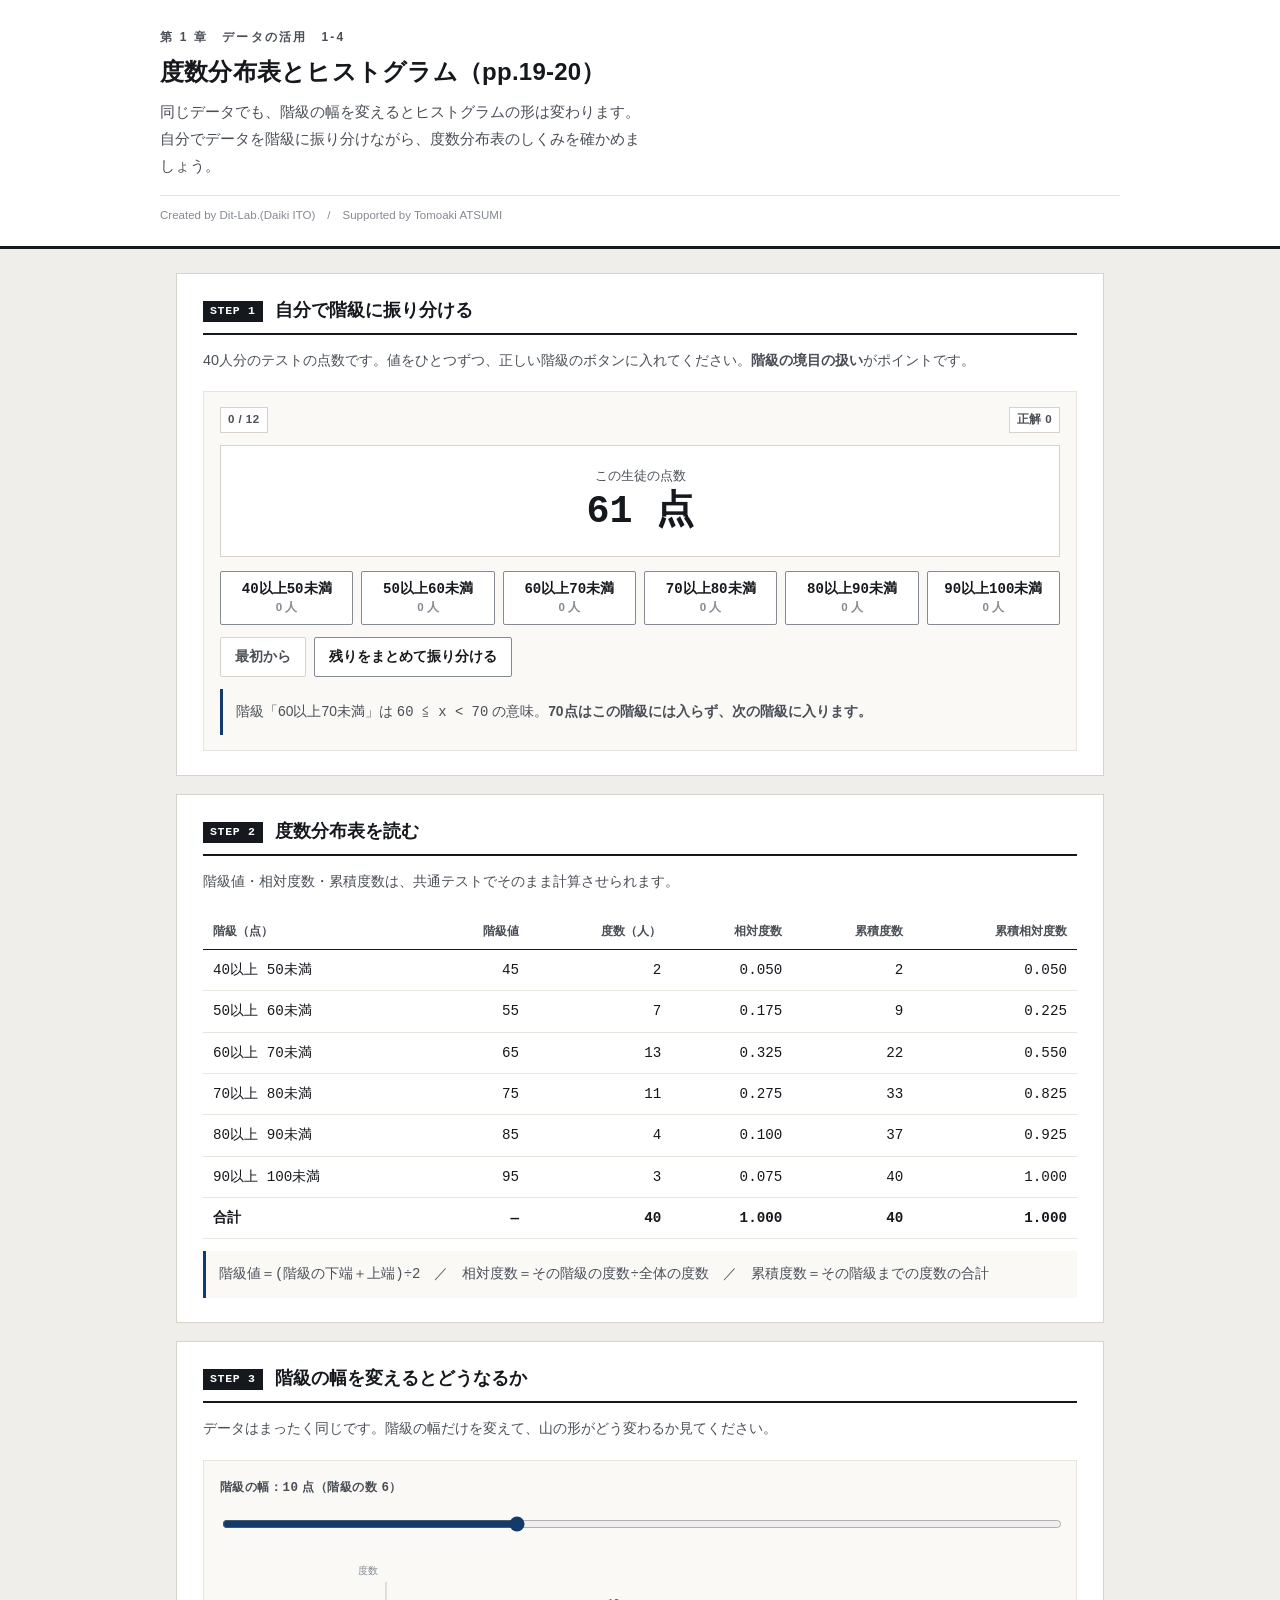
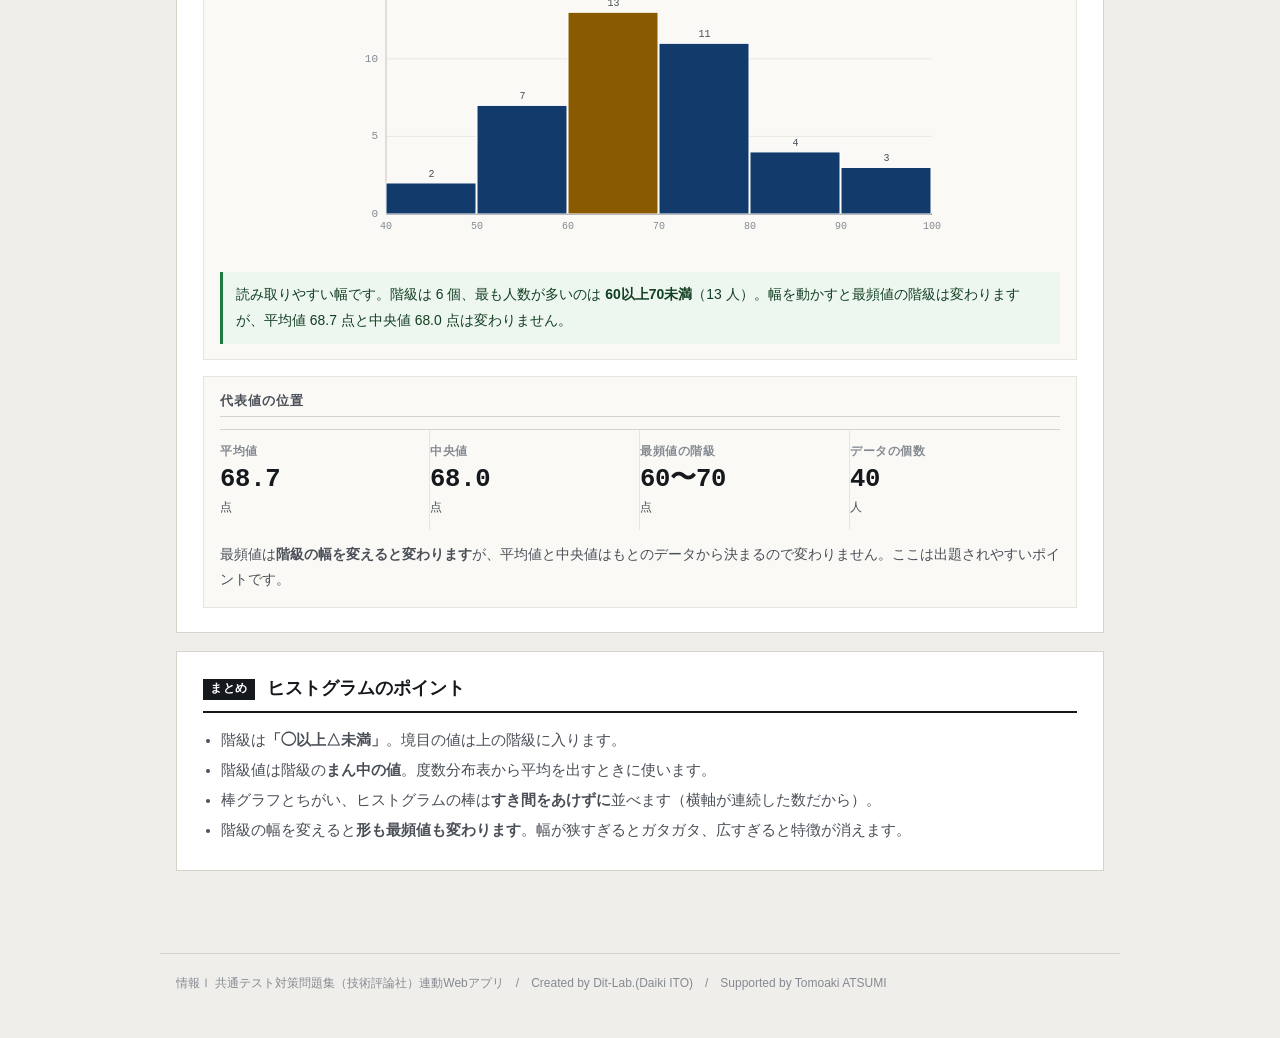
==== index.html @ 4b967775 "feat: Streamlit版を静的Webアプリ化しGitHub Pagesで公開" ====
<!DOCTYPE html>
<html lang="ja">
<head>
<meta charset="UTF-8">
<meta name="viewport" content="width=device-width, initial-scale=1.0">
<title>度数分布表とヒストグラム｜情報Ⅰ共通テスト対策問題集</title>
<meta name="description" content="同じデータでも、階級の幅を変えるとヒストグラムの形は変わります。自分でデータを階級に振り分けながら、度数分布表のしくみを確かめましょう。">
<link rel="icon" href="data:image/svg+xml,%3Csvg xmlns=%22http://www.w3.org/2000/svg%22 viewBox=%220 0 32 32%22%3E%3Crect width=%2232%22 height=%2232%22 fill=%22%2315181c%22/%3E%3Ctext x=%2216%22 y=%2222%22 font-size=%2218%22 font-family=%22monospace%22 fill=%22%23fff%22 text-anchor=%22middle%22%3E01%3C/text%3E%3C/svg%3E">
<link rel="stylesheet" href="css/style.css">
<link rel="stylesheet" href="css/app.css">
</head>
<body>

<header class="app-header">
  <div class="inner">
    <span class="eyebrow">第 1 章　データの活用　1-4</span>
    <h1>度数分布表とヒストグラム（pp.19-20）</h1>
    <p class="lead">同じデータでも、階級の幅を変えるとヒストグラムの形は変わります。自分でデータを階級に振り分けながら、度数分布表のしくみを確かめましょう。</p>
    <p class="credit">Created by Dit-Lab.(Daiki ITO)　/　Supported by Tomoaki ATSUMI</p>
  </div>
</header>

<main class="wrap">
  <section class="step" id="step1">
    <h2><span class="no">STEP 1</span>自分で階級に振り分ける</h2>
    <p class="desc">40人分のテストの点数です。値をひとつずつ、正しい階級のボタンに入れてください。<strong>階級の境目の扱い</strong>がポイントです。</p>

    <div class="panel">
      <div class="qhead">
        <span class="badge" id="sortProgress">0 / 0</span>
        <span class="badge">正解 <span class="score" id="sortScore">0</span></span>
      </div>
      <div class="card-q">
        <div style="font-size:.82rem;color:var(--ink-2)">この生徒の点数</div>
        <div class="q-var" id="sortValue">—</div>
      </div>
      <div class="binrow" id="bins"></div>
      <div class="note" id="sortFb" hidden style="margin-top:12px"></div>
      <div class="btn-row" style="margin-top:12px">
        <button class="btn ghost" id="sortReset">最初から</button>
        <button class="btn" id="sortSkip">残りをまとめて振り分ける</button>
      </div>
      <div class="note info" style="margin-top:12px">
        階級「60以上70未満」は <span class="mono">60 ≦ x &lt; 70</span> の意味。<strong>70点はこの階級には入らず、次の階級に入ります。</strong>
      </div>
    </div>
  </section>

  <section class="step" id="step2">
    <h2><span class="no">STEP 2</span>度数分布表を読む</h2>
    <p class="desc">階級値・相対度数・累積度数は、共通テストでそのまま計算させられます。</p>
    <div class="tbl-scroll">
      <table class="tbl" id="freqTable">
        <thead><tr><th>階級（点）</th><th>階級値</th><th>度数（人）</th><th>相対度数</th><th>累積度数</th><th>累積相対度数</th></tr></thead>
        <tbody></tbody>
        <tfoot></tfoot>
      </table>
    </div>
    <div class="note info" style="margin-top:12px">
      階級値＝<span class="mono">(階級の下端＋上端)÷2</span>　／　相対度数＝<span class="mono">その階級の度数÷全体の度数</span>　／　累積度数＝<span class="mono">その階級までの度数の合計</span>
    </div>
  </section>

  <section class="step" id="step3">
    <h2><span class="no">STEP 3</span>階級の幅を変えるとどうなるか</h2>
    <p class="desc">データはまったく同じです。階級の幅だけを変えて、山の形がどう変わるか見てください。</p>
    <div class="panel">
      <label class="fld" for="binWidth">階級の幅：<span class="mono" id="bwVal">10</span> 点（階級の数 <span class="mono" id="bcVal">6</span>）</label>
      <input type="range" id="binWidth" min="2" max="25" step="1" value="10">
      <div id="histChart" style="margin-top:10px"></div>
      <div class="note" id="bwNote" style="margin-top:12px"></div>
    </div>

    <div class="panel" style="margin-top:16px">
      <h3>代表値の位置</h3>
      <div class="metrics">
        <div class="metric"><div class="k">平均値</div><div class="v" id="mMean">—</div><div class="s">点</div></div>
        <div class="metric"><div class="k">中央値</div><div class="v" id="mMed">—</div><div class="s">点</div></div>
        <div class="metric"><div class="k">最頻値の階級</div><div class="v" id="mMode">—</div><div class="s">点</div></div>
        <div class="metric"><div class="k">データの個数</div><div class="v" id="mN">—</div><div class="s">人</div></div>
      </div>
      <p class="why" style="margin-top:12px">最頻値は<strong>階級の幅を変えると変わります</strong>が、平均値と中央値はもとのデータから決まるので変わりません。ここは出題されやすいポイントです。</p>
    </div>
  </section>

  <section class="step">
    <h2><span class="no">まとめ</span>ヒストグラムのポイント</h2>
    <ul style="margin:0;padding-left:1.2em;color:var(--ink-2);font-size:.92rem;line-height:2.05">
      <li>階級は<strong>「◯以上△未満」</strong>。境目の値は上の階級に入ります。</li>
      <li>階級値は階級の<strong>まん中の値</strong>。度数分布表から平均を出すときに使います。</li>
      <li>棒グラフとちがい、ヒストグラムの棒は<strong>すき間をあけずに</strong>並べます（横軸が連続した数だから）。</li>
      <li>階級の幅を変えると<strong>形も最頻値も変わります</strong>。幅が狭すぎるとガタガタ、広すぎると特徴が消えます。</li>
    </ul>
  </section>

</main>

<footer class="app-footer">
  情報Ⅰ 共通テスト対策問題集（技術評論社）連動Webアプリ　/　Created by Dit-Lab.(Daiki ITO)　/　Supported by Tomoaki ATSUMI
</footer>

<script src="js/chart.js"></script>
<script src="js/app.js"></script>
</body>
</html>
---- css/style.css ----
/* =========================================================
   情報Ⅰ 共通テスト対策問題集 — Web アプリ共通スタイル
   紙面（参考書）に寄せた設計。装飾色は使わず、色は意味を持つときだけ。
   ========================================================= */

:root{
  --paper:#ffffff;
  --paper-2:#faf9f6;      /* うすい紙 */
  --bg:#f0eeea;           /* 台紙 */
  --ink:#15181c;
  --ink-2:#4a4f57;
  --ink-3:#858a92;
  --rule:#d7d3cb;         /* 罫線 */
  --rule-2:#e8e5df;
  --accent:#123a6b;       /* 濃紺。主要操作と現在地だけに使う */
  --accent-w:#e9eef6;
  --zero:#c0392b;         /* 左＝0 */
  --one:#1d4ed8;          /* 右＝1 */
  --ok:#1f7a3d;   --ok-bg:#eef6f0;
  --ng:#b3261e;   --ng-bg:#fbefee;
  --warn:#8a5a00; --warn-bg:#fbf5e8;
  --font:"Hiragino Kaku Gothic ProN","Hiragino Sans","Yu Gothic Medium","Yu Gothic",
         "Noto Sans JP",Meiryo,-apple-system,BlinkMacSystemFont,sans-serif;
  --mono:"SFMono-Regular",Menlo,Consolas,"Courier New",monospace;
}

*{box-sizing:border-box}
[hidden]{display:none !important}
html{-webkit-text-size-adjust:100%}
body{
  margin:0; background:var(--bg); color:var(--ink);
  font-family:var(--font); font-size:16px; line-height:1.85;
  font-feature-settings:"palt" 1;
}
h1,h2,h3,h4{line-height:1.45; margin:0; font-weight:700}
p{margin:0 0 .75em} p:last-child{margin-bottom:0}
a{color:var(--accent)}

/* ---------- 標題 ---------- */
.app-header{background:var(--paper); border-bottom:3px solid var(--ink); padding:26px 20px 20px}
.app-header .inner{max-width:960px; margin:0 auto}
.app-header .eyebrow{
  font-size:.75rem; font-weight:700; color:var(--ink-2); letter-spacing:.18em;
  display:block; margin-bottom:7px;
}
.app-header h1{font-size:1.5rem; letter-spacing:.01em}
.app-header .lead{font-size:.92rem; color:var(--ink-2); margin-top:9px; max-width:60ch}
.app-header .credit{
  font-size:.72rem; color:var(--ink-3); margin-top:14px;
  padding-top:9px; border-top:1px solid var(--rule-2);
}

/* ---------- 版面 ---------- */
.wrap{max-width:960px; margin:0 auto; padding:24px 16px 64px}
.step{background:var(--paper); border:1px solid var(--rule); padding:24px 26px; margin-bottom:18px}
.step > h2{
  display:flex; align-items:baseline; gap:12px; font-size:1.1rem;
  padding-bottom:9px; border-bottom:2px solid var(--ink); margin-bottom:12px;
}
.step > h2 .no{
  flex:none; font-family:var(--mono); font-size:.72rem; font-weight:700;
  background:var(--ink); color:var(--paper); padding:2px 7px; letter-spacing:.06em;
  position:relative; top:-2px;
}
.step > .desc{color:var(--ink-2); font-size:.9rem; margin-bottom:18px}
.step[hidden]{display:none}

.grid{display:grid; gap:20px}
.grid > *{min-width:0}          /* 子の中身で列が広がるのを防ぐ */
@media(min-width:800px){ .grid.c2{grid-template-columns:1fr 1fr} }

.panel{border:1px solid var(--rule-2); background:var(--paper-2); padding:15px 16px; min-width:0}
.panel > h3{
  font-size:.8rem; font-weight:700; color:var(--ink-2); letter-spacing:.08em;
  margin-bottom:12px; padding-bottom:6px; border-bottom:1px solid var(--rule);
}

/* ---------- 部品 ---------- */
.btn{
  appearance:none; border:1px solid var(--ink-3); background:var(--paper); color:var(--ink);
  font-family:inherit; font-size:.88rem; font-weight:700; padding:8px 14px;
  border-radius:2px; cursor:pointer; min-height:40px; line-height:1.4;
  transition:background .12s, border-color .12s, color .12s;
}
.btn:hover:not(:disabled){background:var(--accent-w); border-color:var(--accent); color:var(--accent)}
.btn:disabled{opacity:.35; cursor:not-allowed}
.btn.primary{background:var(--accent); color:var(--paper); border-color:var(--accent)}
.btn.primary:hover:not(:disabled){background:#0d2c53; color:var(--paper)}
.btn.ghost{border-color:var(--rule); color:var(--ink-2)}
.btn.sm{font-size:.8rem; padding:5px 10px; min-height:34px}
.btn-row{display:flex; flex-wrap:wrap; gap:8px; align-items:center}

/* タブ（見出し下線式） */
.seg{display:flex; gap:0; border-bottom:1px solid var(--rule)}
.seg button{
  appearance:none; border:0; background:transparent; font-family:inherit; font-size:.88rem;
  font-weight:700; color:var(--ink-3); padding:9px 4px; margin-right:26px; cursor:pointer;
  border-bottom:3px solid transparent; margin-bottom:-1px; min-height:40px;
}
.seg button:hover{color:var(--ink-2)}
.seg button[aria-pressed="true"]{color:var(--ink); border-bottom-color:var(--accent)}

label.fld{display:block; font-size:.78rem; font-weight:700; color:var(--ink-2); margin-bottom:5px; letter-spacing:.04em}
input[type=text], textarea, input[type=number]{
  width:100%; font-family:inherit; font-size:1rem; color:var(--ink);
  border:1px solid var(--ink-3); border-radius:2px; padding:9px 11px;
  background:var(--paper); min-height:42px;
}
input:focus, textarea:focus{outline:2px solid var(--accent); outline-offset:-1px; border-color:var(--accent)}
.btn:focus-visible, .seg button:focus-visible, .node-card:focus-visible{outline:2px solid var(--accent); outline-offset:2px}
textarea{resize:vertical; line-height:1.7}
.mono{font-family:var(--mono)}

table.tbl{width:100%; border-collapse:collapse; font-size:.89rem}
table.tbl th, table.tbl td{border-bottom:1px solid var(--rule-2); padding:7px 10px; text-align:right}
table.tbl th:first-child, table.tbl td:first-child{text-align:left}
table.tbl thead th{border-bottom:1.5px solid var(--ink); font-size:.76rem; color:var(--ink-2); font-weight:700; white-space:nowrap}
.tbl-scroll{overflow-x:auto; -webkit-overflow-scrolling:touch; max-width:100%}

.note{padding:10px 13px; font-size:.87rem; border-left:3px solid var(--ink-3); background:var(--paper-2)}
.note.ok{background:var(--ok-bg); border-left-color:var(--ok); color:#123f22}
.note.ng{background:var(--ng-bg); border-left-color:var(--ng); color:#6d1a15}
.note.info{background:var(--paper-2); border-left-color:var(--accent); color:var(--ink-2)}
.note.warn{background:var(--warn-bg); border-left-color:var(--warn); color:#5c3d00}
.note[hidden]{display:none}

.badge{
  display:inline-block; font-size:.72rem; font-weight:700; padding:1px 7px;
  border:1px solid var(--rule); color:var(--ink-2); background:var(--paper); letter-spacing:.04em;
}

/* 数値は罫線で仕切るだけ。カードにしない */
.metrics{display:flex; flex-wrap:wrap; gap:0; border-top:1px solid var(--rule)}
.metric{flex:1 1 130px; padding:11px 14px 11px 0; border-right:1px solid var(--rule-2)}
.metric:last-child{border-right:0}
.metric .k{font-size:.74rem; color:var(--ink-3); font-weight:700; letter-spacing:.05em}
.metric .v{font-size:1.6rem; font-weight:700; line-height:1.3; font-family:var(--mono); letter-spacing:-.01em}
.metric .s{font-size:.76rem; color:var(--ink-2)}

.bit0{color:var(--zero); font-weight:700}
.bit1{color:var(--one); font-weight:700}

.app-footer{
  max-width:960px; margin:0 auto; padding:18px 16px 44px; color:var(--ink-3);
  font-size:.75rem; border-top:1px solid var(--rule);
}
.sr-only{position:absolute;width:1px;height:1px;overflow:hidden;clip:rect(0 0 0 0);white-space:nowrap}

@media(max-width:640px){
  body{font-size:15px}
  .app-header{padding:20px 16px 16px}
  .app-header h1{font-size:1.16rem}
  .wrap{padding:16px 12px 52px}
  .step{padding:18px 15px}
  .seg button{margin-right:18px; font-size:.84rem}
  .metric{flex-basis:50%; border-right:0}
}
@media (prefers-reduced-motion:reduce){ *{animation:none!important; transition:none!important} }
---- css/app.css ----
.qhead{display:flex; justify-content:space-between; align-items:center; margin-bottom:12px}
.card-q{border:1px solid var(--rule); background:var(--paper); padding:18px; text-align:center; margin-bottom:14px}
.q-var{font-size:2.4rem; font-weight:700; font-family:var(--mono); line-height:1.3}
.binrow{display:grid; gap:8px; grid-template-columns:repeat(auto-fit,minmax(120px,1fr))}
.binrow .btn{flex-direction:column; font-family:var(--mono); font-size:.88rem}
.binrow .btn .cnt{display:block; font-size:.72rem; color:var(--ink-3); font-family:var(--font)}
.binrow .btn.correct{background:var(--ok-bg); border-color:var(--ok); color:var(--ok)}
.binrow .btn.wrong{background:var(--ng-bg); border-color:var(--ng); color:var(--ng)}
.binrow.locked{pointer-events:none}
input[type=range]{width:100%; accent-color:var(--accent); height:34px}
#freqTable td{font-family:var(--mono)}
#freqTable td:first-child{font-family:var(--mono)}
#freqTable tfoot td{border-top:1.5px solid var(--ink); font-weight:700}
.why{font-size:.85rem; color:var(--ink-2); line-height:1.85}
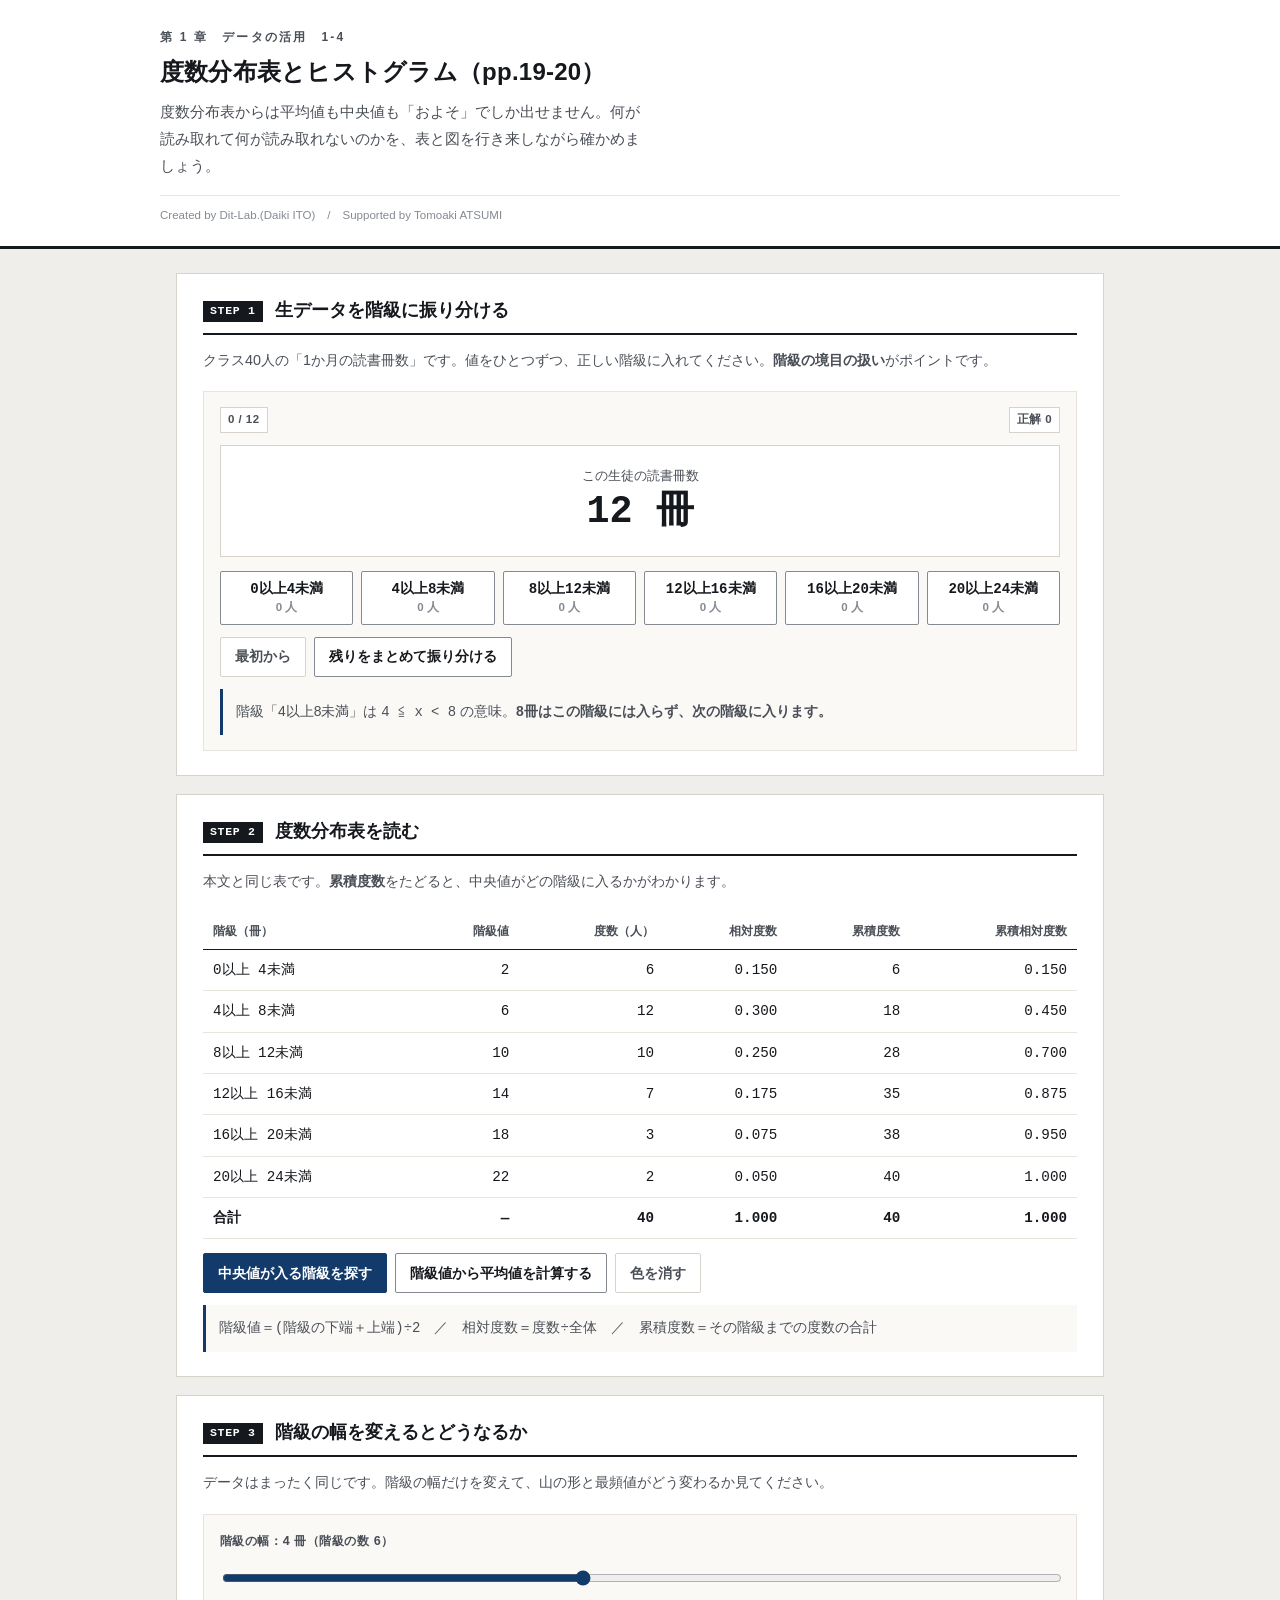
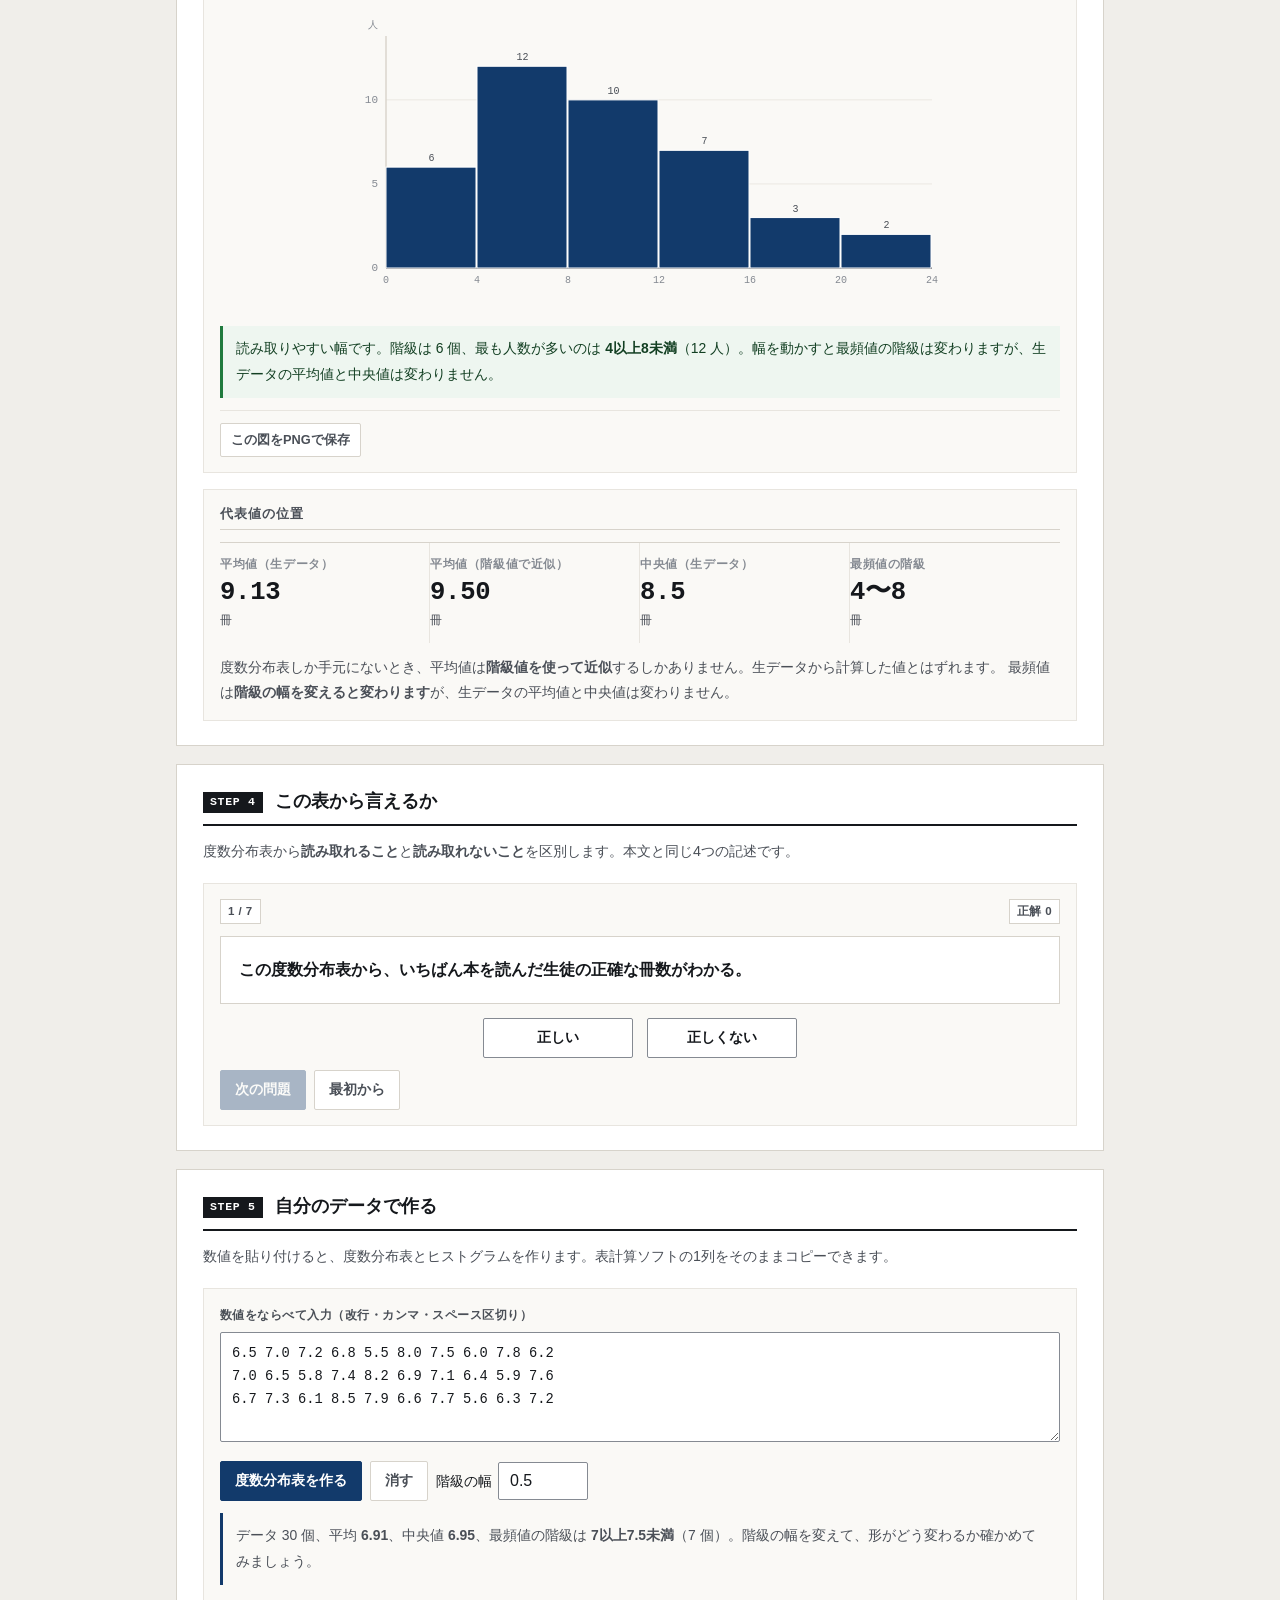
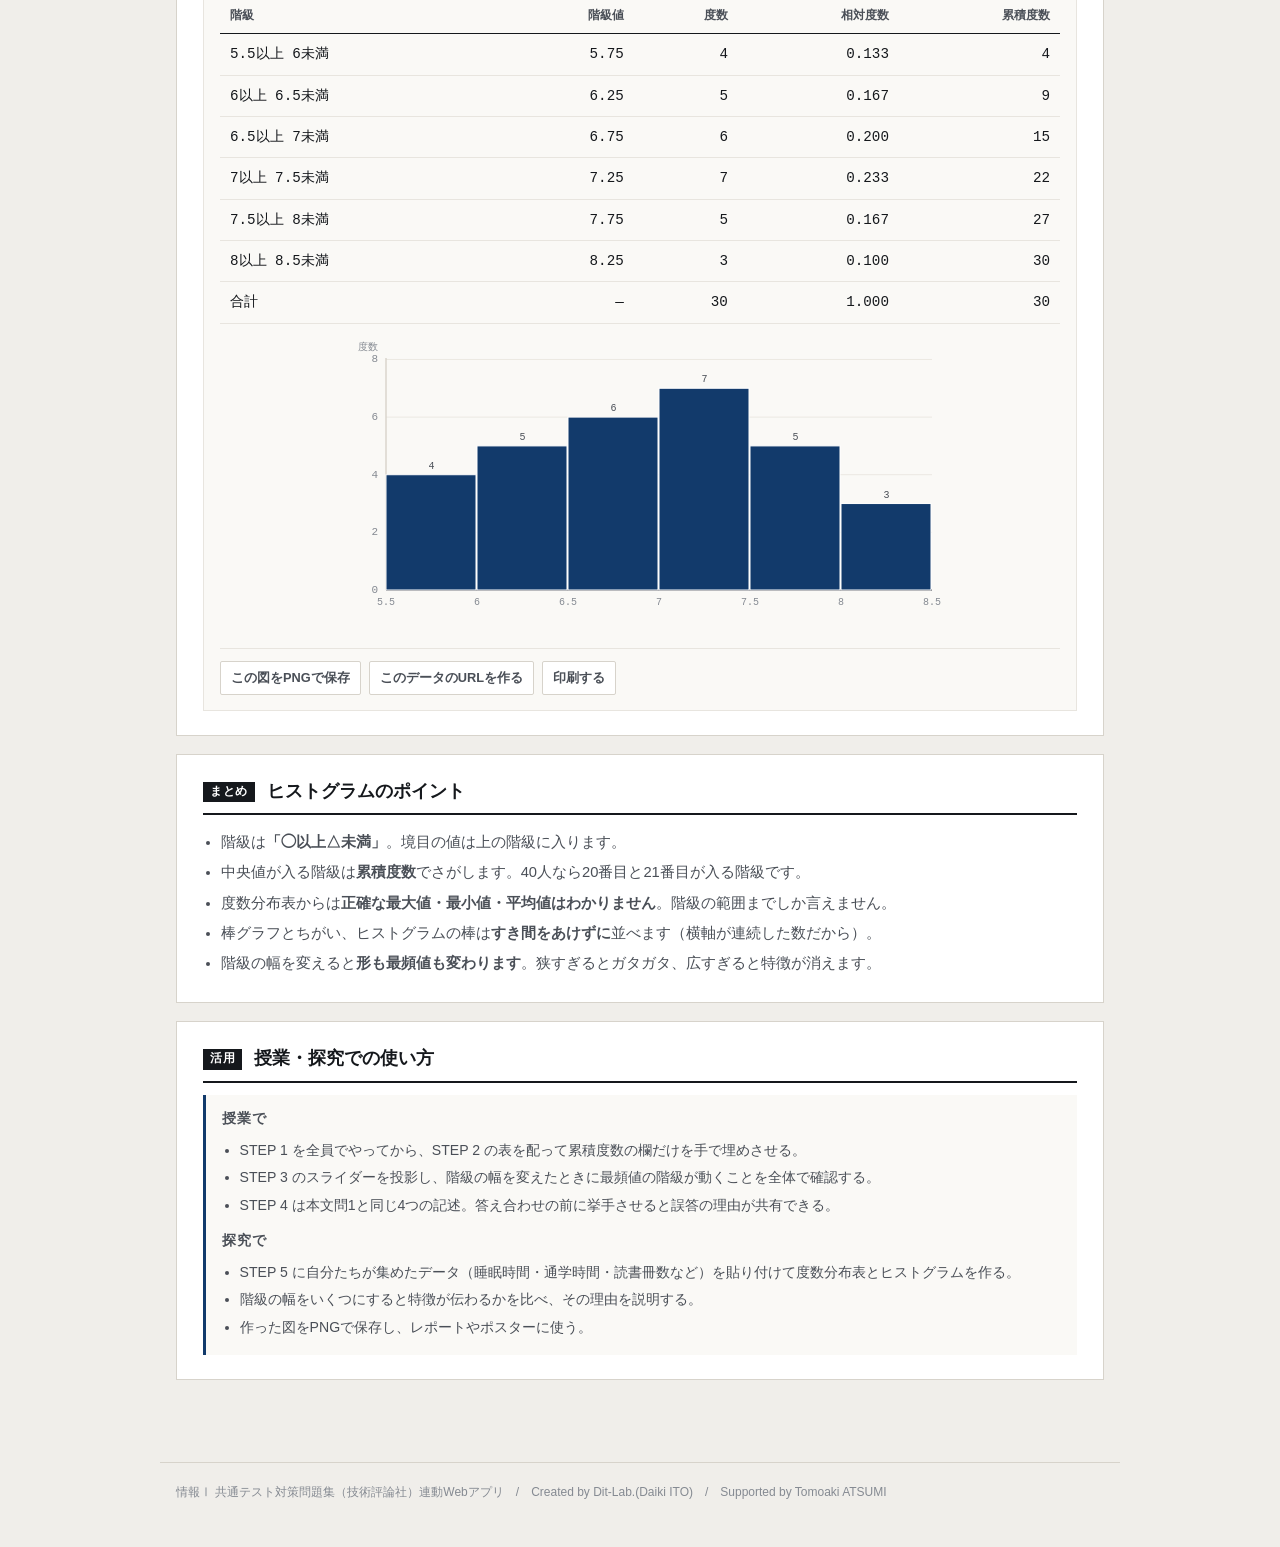
==== commit 196787a2: "feat: 本文の読書冊数の度数分布表に対応し、累積度数・階級値近似・自分のデータ分析を追加" ====
--- a/index.html
+++ b/index.html
@@ -4,7 +4,7 @@
 <meta charset="UTF-8">
 <meta name="viewport" content="width=device-width, initial-scale=1.0">
 <title>度数分布表とヒストグラム｜情報Ⅰ共通テスト対策問題集</title>
-<meta name="description" content="同じデータでも、階級の幅を変えるとヒストグラムの形は変わります。自分でデータを階級に振り分けながら、度数分布表のしくみを確かめましょう。">
+<meta name="description" content="度数分布表からは平均値も中央値も「およそ」でしか出せません。何が読み取れて何が読み取れないのかを、表と図を行き来しながら確かめましょう。">
 <link rel="icon" href="data:image/svg+xml,%3Csvg xmlns=%22http://www.w3.org/2000/svg%22 viewBox=%220 0 32 32%22%3E%3Crect width=%2232%22 height=%2232%22 fill=%22%2315181c%22/%3E%3Ctext x=%2216%22 y=%2222%22 font-size=%2218%22 font-family=%22monospace%22 fill=%22%23fff%22 text-anchor=%22middle%22%3E01%3C/text%3E%3C/svg%3E">
 <link rel="stylesheet" href="css/style.css">
 <link rel="stylesheet" href="css/app.css">
@@ -15,15 +15,15 @@
   <div class="inner">
     <span class="eyebrow">第 1 章　データの活用　1-4</span>
     <h1>度数分布表とヒストグラム（pp.19-20）</h1>
-    <p class="lead">同じデータでも、階級の幅を変えるとヒストグラムの形は変わります。自分でデータを階級に振り分けながら、度数分布表のしくみを確かめましょう。</p>
+    <p class="lead">度数分布表からは平均値も中央値も「およそ」でしか出せません。何が読み取れて何が読み取れないのかを、表と図を行き来しながら確かめましょう。</p>
     <p class="credit">Created by Dit-Lab.(Daiki ITO)　/　Supported by Tomoaki ATSUMI</p>
   </div>
 </header>
 
 <main class="wrap">
   <section class="step" id="step1">
-    <h2><span class="no">STEP 1</span>自分で階級に振り分ける</h2>
-    <p class="desc">40人分のテストの点数です。値をひとつずつ、正しい階級のボタンに入れてください。<strong>階級の境目の扱い</strong>がポイントです。</p>
+    <h2><span class="no">STEP 1</span>生データを階級に振り分ける</h2>
+    <p class="desc">クラス40人の「1か月の読書冊数」です。値をひとつずつ、正しい階級に入れてください。<strong>階級の境目の扱い</strong>がポイントです。</p>
 
     <div class="panel">
       <div class="qhead">
@@ -31,7 +31,7 @@
         <span class="badge">正解 <span class="score" id="sortScore">0</span></span>
       </div>
       <div class="card-q">
-        <div style="font-size:.82rem;color:var(--ink-2)">この生徒の点数</div>
+        <div style="font-size:.82rem;color:var(--ink-2)">この生徒の読書冊数</div>
         <div class="q-var" id="sortValue">—</div>
       </div>
       <div class="binrow" id="bins"></div>
@@ -41,45 +41,100 @@
         <button class="btn" id="sortSkip">残りをまとめて振り分ける</button>
       </div>
       <div class="note info" style="margin-top:12px">
-        階級「60以上70未満」は <span class="mono">60 ≦ x &lt; 70</span> の意味。<strong>70点はこの階級には入らず、次の階級に入ります。</strong>
+        階級「4以上8未満」は <span class="mono">4 ≦ x &lt; 8</span> の意味。<strong>8冊はこの階級には入らず、次の階級に入ります。</strong>
       </div>
     </div>
   </section>
 
   <section class="step" id="step2">
     <h2><span class="no">STEP 2</span>度数分布表を読む</h2>
-    <p class="desc">階級値・相対度数・累積度数は、共通テストでそのまま計算させられます。</p>
+    <p class="desc">本文と同じ表です。<strong>累積度数</strong>をたどると、中央値がどの階級に入るかがわかります。</p>
     <div class="tbl-scroll">
       <table class="tbl" id="freqTable">
-        <thead><tr><th>階級（点）</th><th>階級値</th><th>度数（人）</th><th>相対度数</th><th>累積度数</th><th>累積相対度数</th></tr></thead>
+        <thead><tr><th>階級（冊）</th><th>階級値</th><th>度数（人）</th><th>相対度数</th><th>累積度数</th><th>累積相対度数</th></tr></thead>
         <tbody></tbody>
         <tfoot></tfoot>
       </table>
     </div>
+
+    <div class="btn-row" style="margin-top:14px">
+      <button class="btn primary" id="findMedian">中央値が入る階級を探す</button>
+      <button class="btn" id="calcMean">階級値から平均値を計算する</button>
+      <button class="btn ghost" id="clearHi">色を消す</button>
+    </div>
+    <div class="note" id="tblNote" hidden style="margin-top:12px"></div>
+
     <div class="note info" style="margin-top:12px">
-      階級値＝<span class="mono">(階級の下端＋上端)÷2</span>　／　相対度数＝<span class="mono">その階級の度数÷全体の度数</span>　／　累積度数＝<span class="mono">その階級までの度数の合計</span>
+      階級値＝<span class="mono">(階級の下端＋上端)÷2</span>　／　相対度数＝<span class="mono">度数÷全体</span>　／　累積度数＝<span class="mono">その階級までの度数の合計</span>
     </div>
   </section>
 
   <section class="step" id="step3">
     <h2><span class="no">STEP 3</span>階級の幅を変えるとどうなるか</h2>
-    <p class="desc">データはまったく同じです。階級の幅だけを変えて、山の形がどう変わるか見てください。</p>
+    <p class="desc">データはまったく同じです。階級の幅だけを変えて、山の形と最頻値がどう変わるか見てください。</p>
     <div class="panel">
-      <label class="fld" for="binWidth">階級の幅：<span class="mono" id="bwVal">10</span> 点（階級の数 <span class="mono" id="bcVal">6</span>）</label>
-      <input type="range" id="binWidth" min="2" max="25" step="1" value="10">
+      <label class="fld" for="binWidth">階級の幅：<span class="mono" id="bwVal">4</span> 冊（階級の数 <span class="mono" id="bcVal">6</span>）</label>
+      <input type="range" id="binWidth" min="1" max="8" step="1" value="4">
       <div id="histChart" style="margin-top:10px"></div>
       <div class="note" id="bwNote" style="margin-top:12px"></div>
+      <div class="toolbar" id="histTools"></div>
     </div>
 
     <div class="panel" style="margin-top:16px">
       <h3>代表値の位置</h3>
       <div class="metrics">
-        <div class="metric"><div class="k">平均値</div><div class="v" id="mMean">—</div><div class="s">点</div></div>
-        <div class="metric"><div class="k">中央値</div><div class="v" id="mMed">—</div><div class="s">点</div></div>
-        <div class="metric"><div class="k">最頻値の階級</div><div class="v" id="mMode">—</div><div class="s">点</div></div>
-        <div class="metric"><div class="k">データの個数</div><div class="v" id="mN">—</div><div class="s">人</div></div>
+        <div class="metric"><div class="k">平均値（生データ）</div><div class="v" id="mMean">—</div><div class="s">冊</div></div>
+        <div class="metric"><div class="k">平均値（階級値で近似）</div><div class="v" id="mMeanApprox">—</div><div class="s">冊</div></div>
+        <div class="metric"><div class="k">中央値（生データ）</div><div class="v" id="mMed">—</div><div class="s">冊</div></div>
+        <div class="metric"><div class="k">最頻値の階級</div><div class="v" id="mMode">—</div><div class="s">冊</div></div>
       </div>
-      <p class="why" style="margin-top:12px">最頻値は<strong>階級の幅を変えると変わります</strong>が、平均値と中央値はもとのデータから決まるので変わりません。ここは出題されやすいポイントです。</p>
+      <p class="why" style="margin-top:12px">
+        度数分布表しか手元にないとき、平均値は<strong>階級値を使って近似</strong>するしかありません。生データから計算した値とはずれます。
+        最頻値は<strong>階級の幅を変えると変わります</strong>が、生データの平均値と中央値は変わりません。
+      </p>
+    </div>
+  </section>
+
+  <section class="step" id="step4">
+    <h2><span class="no">STEP 4</span>この表から言えるか</h2>
+    <p class="desc">度数分布表から<strong>読み取れること</strong>と<strong>読み取れないこと</strong>を区別します。本文と同じ4つの記述です。</p>
+    <div class="panel">
+      <div class="qhead">
+        <span class="badge" id="jProgress">1 / 1</span>
+        <span class="badge">正解 <span class="score" id="jScore">0</span></span>
+      </div>
+      <div class="card-q"><div class="j-stmt" id="jText"></div></div>
+      <div class="btn-row" style="justify-content:center;gap:14px">
+        <button class="btn" id="jOk" style="min-width:150px">正しい</button>
+        <button class="btn" id="jNg" style="min-width:150px">正しくない</button>
+      </div>
+      <div class="note" id="jFb" hidden style="margin-top:12px"></div>
+      <div class="btn-row" style="margin-top:12px">
+        <button class="btn primary" id="jNext" disabled>次の問題</button>
+        <button class="btn ghost" id="jReset">最初から</button>
+      </div>
+    </div>
+  </section>
+
+  <section class="step" id="step5">
+    <h2><span class="no">STEP 5</span>自分のデータで作る</h2>
+    <p class="desc">数値を貼り付けると、度数分布表とヒストグラムを作ります。表計算ソフトの1列をそのままコピーできます。</p>
+    <div class="panel">
+      <label class="fld" for="pasteBox">数値をならべて入力（改行・カンマ・スペース区切り）</label>
+      <textarea id="pasteBox" class="paste-area" spellcheck="false">6.5 7.0 7.2 6.8 5.5 8.0 7.5 6.0 7.8 6.2
+7.0 6.5 5.8 7.4 8.2 6.9 7.1 6.4 5.9 7.6
+6.7 7.3 6.1 8.5 7.9 6.6 7.7 5.6 6.3 7.2</textarea>
+      <div class="btn-row" style="margin-top:10px">
+        <button class="btn primary" id="calcMine">度数分布表を作る</button>
+        <button class="btn ghost" id="clearMine">消す</button>
+        <label style="font-size:.85rem;display:flex;align-items:center;gap:6px">階級の幅
+          <input type="number" id="myWidth" value="0.5" step="0.1" min="0.1" style="width:90px;min-height:36px">
+        </label>
+      </div>
+      <div class="note" id="myNote" hidden style="margin-top:12px"></div>
+      <div class="tbl-scroll" style="margin-top:12px"><table class="tbl" id="myTable"></table></div>
+      <div id="myChart" style="margin-top:12px"></div>
+      <div class="toolbar" id="myTools"></div>
     </div>
   </section>
 
@@ -87,10 +142,29 @@
     <h2><span class="no">まとめ</span>ヒストグラムのポイント</h2>
     <ul style="margin:0;padding-left:1.2em;color:var(--ink-2);font-size:.92rem;line-height:2.05">
       <li>階級は<strong>「◯以上△未満」</strong>。境目の値は上の階級に入ります。</li>
-      <li>階級値は階級の<strong>まん中の値</strong>。度数分布表から平均を出すときに使います。</li>
+      <li>中央値が入る階級は<strong>累積度数</strong>でさがします。40人なら20番目と21番目が入る階級です。</li>
+      <li>度数分布表からは<strong>正確な最大値・最小値・平均値はわかりません</strong>。階級の範囲までしか言えません。</li>
       <li>棒グラフとちがい、ヒストグラムの棒は<strong>すき間をあけずに</strong>並べます（横軸が連続した数だから）。</li>
-      <li>階級の幅を変えると<strong>形も最頻値も変わります</strong>。幅が狭すぎるとガタガタ、広すぎると特徴が消えます。</li>
+      <li>階級の幅を変えると<strong>形も最頻値も変わります</strong>。狭すぎるとガタガタ、広すぎると特徴が消えます。</li>
     </ul>
+  </section>
+
+  <section class="step">
+    <h2><span class="no">活用</span>授業・探究での使い方</h2>
+    <div class="use-note">
+      <h3>授業で</h3>
+      <ul>
+        <li>STEP 1 を全員でやってから、STEP 2 の表を配って累積度数の欄だけを手で埋めさせる。</li>
+        <li>STEP 3 のスライダーを投影し、階級の幅を変えたときに最頻値の階級が動くことを全体で確認する。</li>
+        <li>STEP 4 は本文問1と同じ4つの記述。答え合わせの前に挙手させると誤答の理由が共有できる。</li>
+      </ul>
+      <h3 style="margin-top:12px">探究で</h3>
+      <ul>
+        <li>STEP 5 に自分たちが集めたデータ（睡眠時間・通学時間・読書冊数など）を貼り付けて度数分布表とヒストグラムを作る。</li>
+        <li>階級の幅をいくつにすると特徴が伝わるかを比べ、その理由を説明する。</li>
+        <li>作った図をPNGで保存し、レポートやポスターに使う。</li>
+      </ul>
+    </div>
   </section>
 
 </main>
@@ -99,6 +173,7 @@
   情報Ⅰ 共通テスト対策問題集（技術評論社）連動Webアプリ　/　Created by Dit-Lab.(Daiki ITO)　/　Supported by Tomoaki ATSUMI
 </footer>
 
+<script src="js/tools.js"></script>
 <script src="js/chart.js"></script>
 <script src="js/app.js"></script>
 </body>
--- a/css/style.css
+++ b/css/style.css
@@ -156,3 +156,21 @@
   .metric{flex-basis:50%; border-right:0}
 }
 @media (prefers-reduced-motion:reduce){ *{animation:none!important; transition:none!important} }
+
+/* ---------- 自分のデータ・共有・印刷 ---------- */
+.toolbar{display:flex; flex-wrap:wrap; gap:8px; align-items:center; margin-top:12px;
+  padding-top:12px; border-top:1px solid var(--rule-2)}
+.toolbar .hint{font-size:.78rem; color:var(--ink-3)}
+.paste-area{width:100%; min-height:110px; font-family:var(--mono); font-size:.86rem}
+.use-note{background:var(--paper-2); border-left:3px solid var(--accent); padding:14px 16px; font-size:.88rem}
+.use-note h3{font-size:.86rem; letter-spacing:.06em; margin-bottom:8px; color:var(--ink-2)}
+.use-note ol, .use-note ul{margin:0; padding-left:1.25em; line-height:1.95; color:var(--ink-2)}
+
+@media print{
+  body{background:#fff}
+  .app-header{border-bottom:2px solid #000}
+  .step{border:1px solid #bbb; break-inside:avoid; page-break-inside:avoid; margin-bottom:12px}
+  .btn, .seg, .toolbar, input[type=range]{display:none !important}
+  .note{border-left-width:2px}
+  a[href]:after{content:""}
+}
--- a/css/app.css
+++ b/css/app.css
@@ -12,3 +12,7 @@
 #freqTable td:first-child{font-family:var(--mono)}
 #freqTable tfoot td{border-top:1.5px solid var(--ink); font-weight:700}
 .why{font-size:.85rem; color:var(--ink-2); line-height:1.85}
+.j-stmt{font-size:1rem; font-weight:700; line-height:1.9; text-align:left}
+#freqTable tr.hi td{background:var(--warn-bg); font-weight:700}
+#freqTable tr.hi2 td{background:var(--accent-w)}
+#myTable td{font-family:var(--mono)}
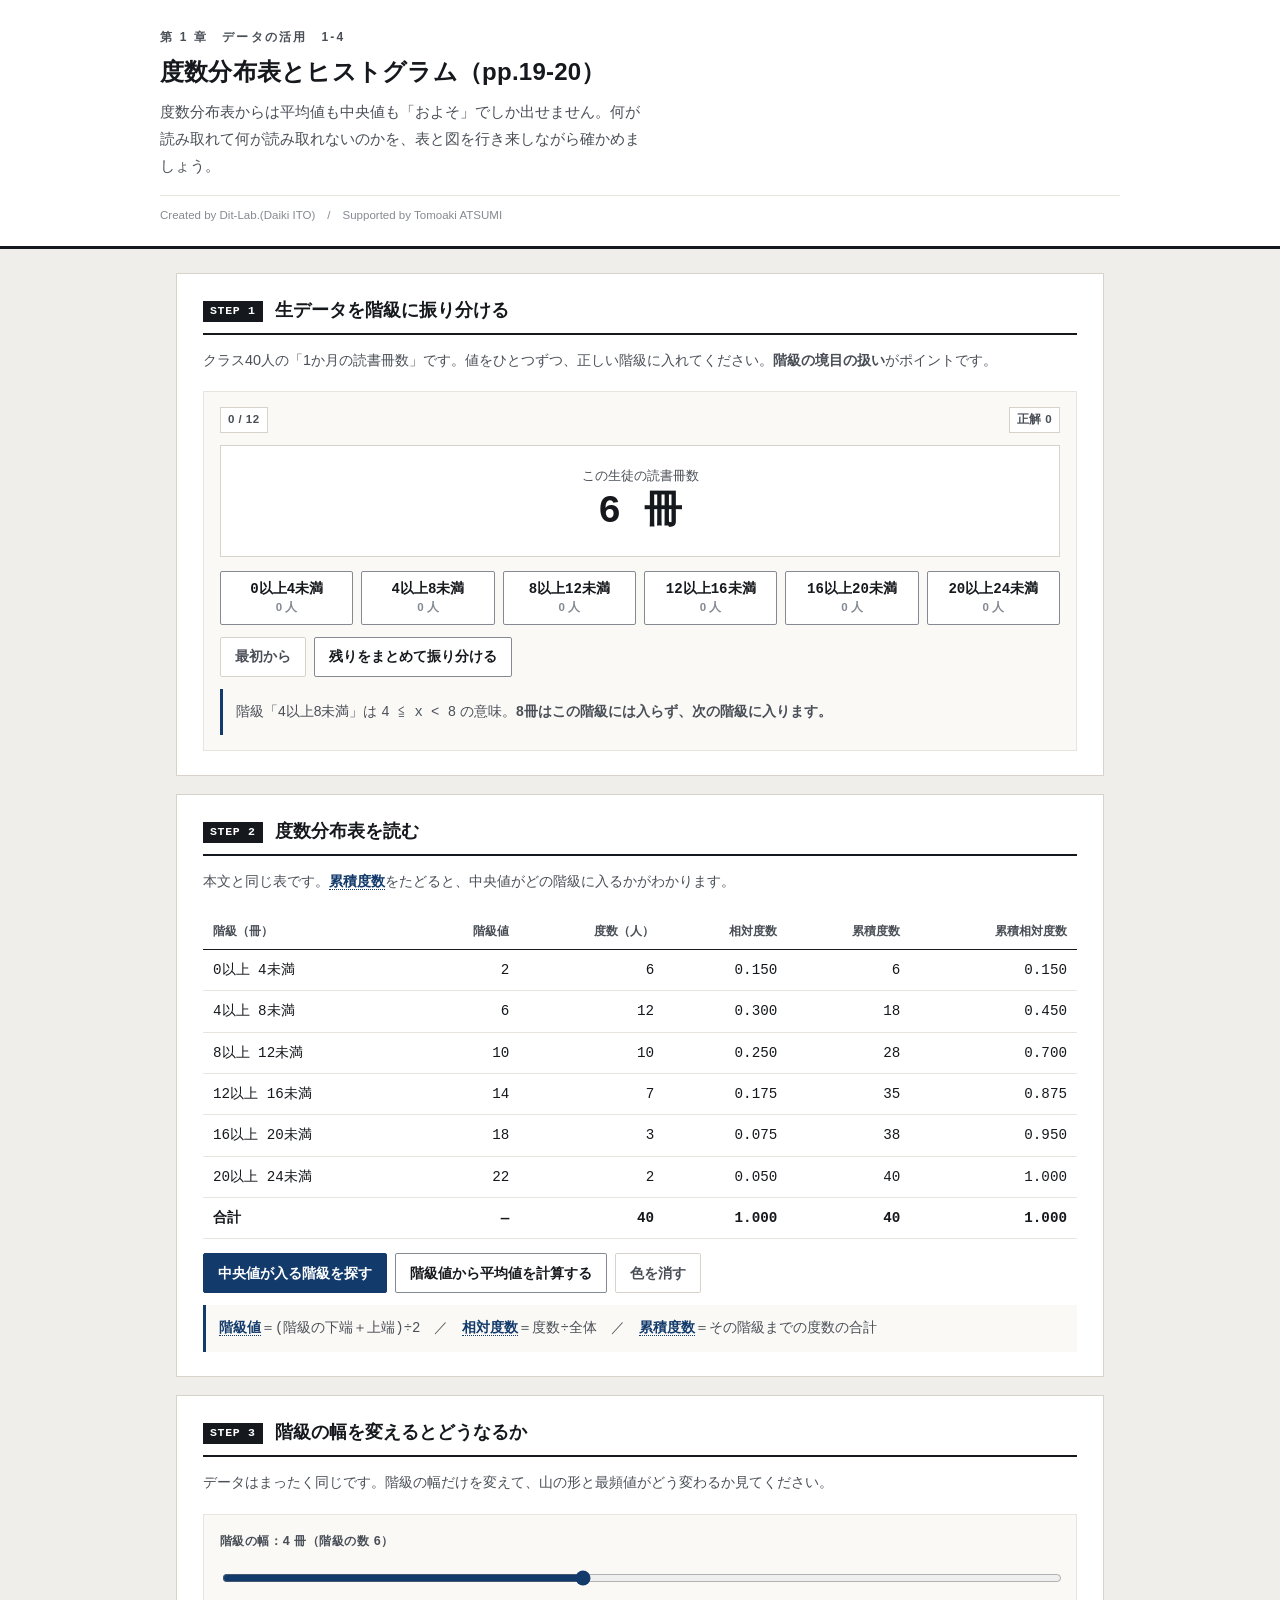
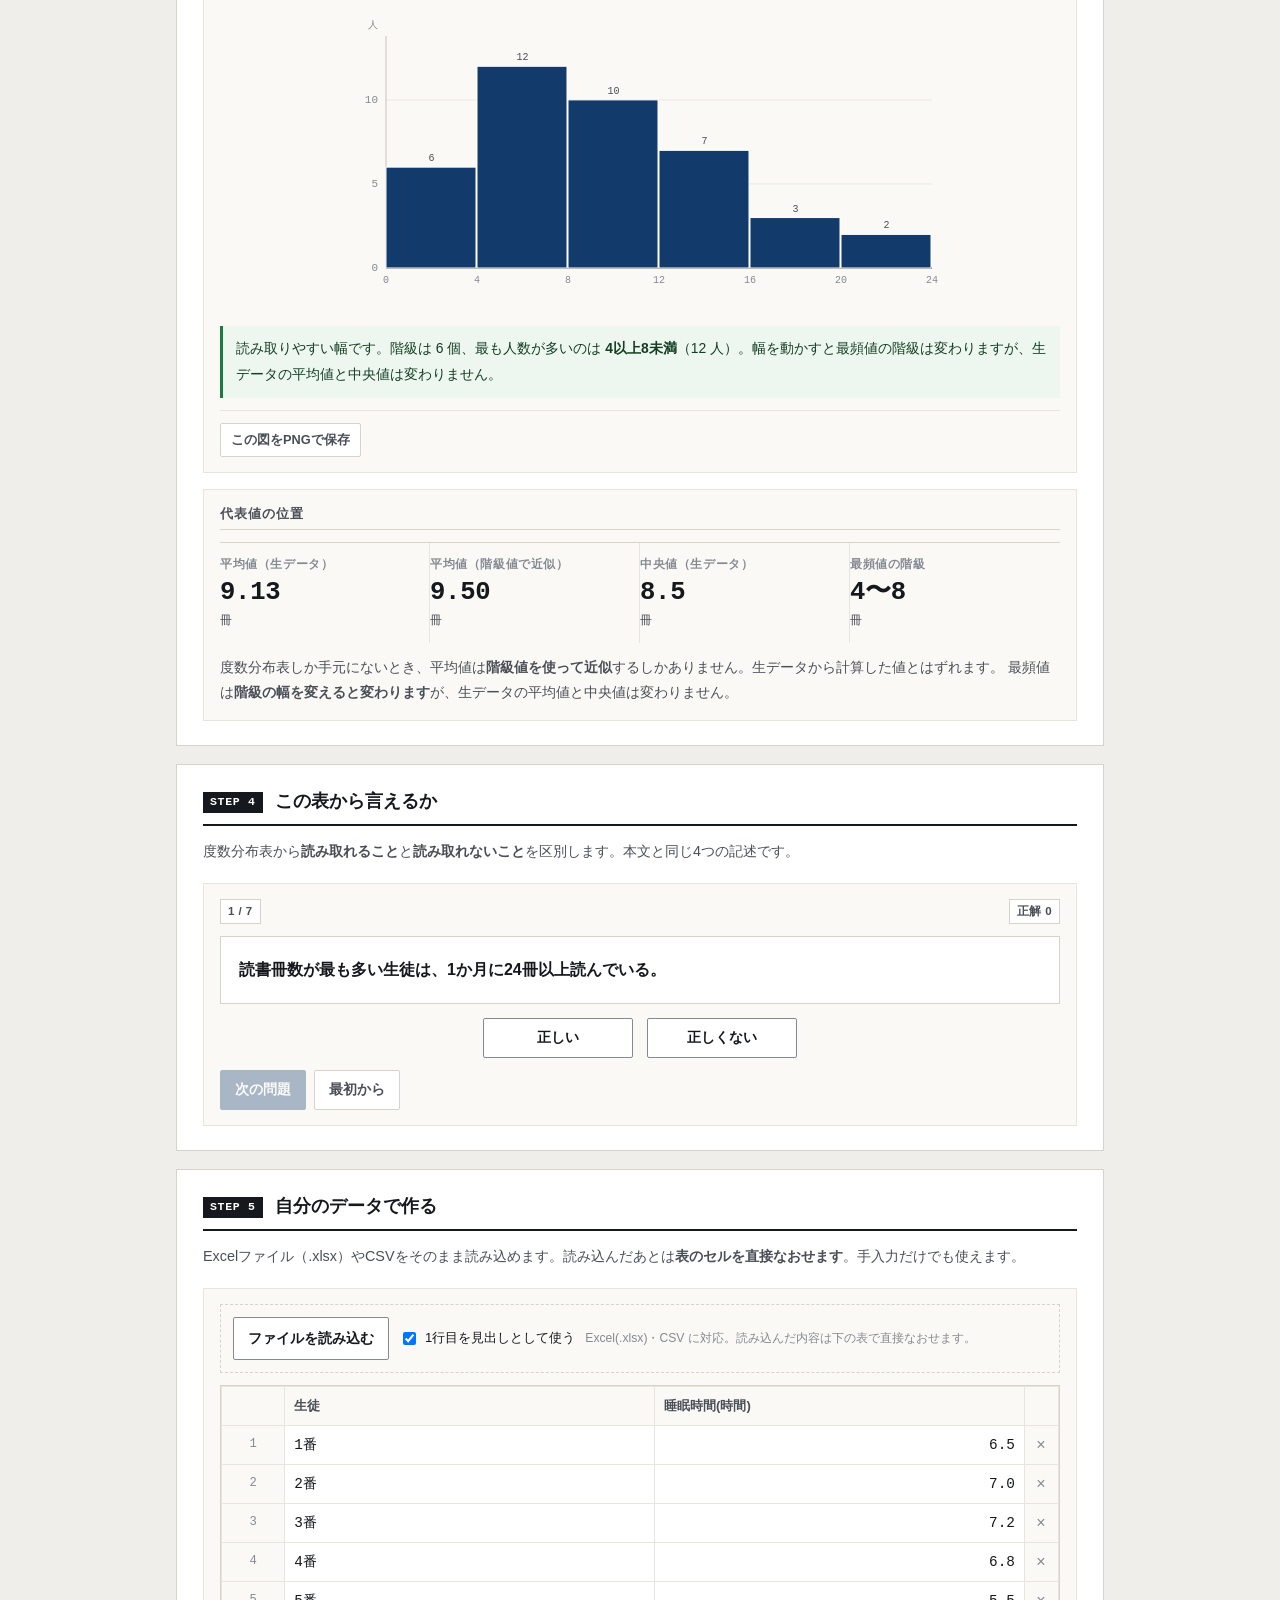
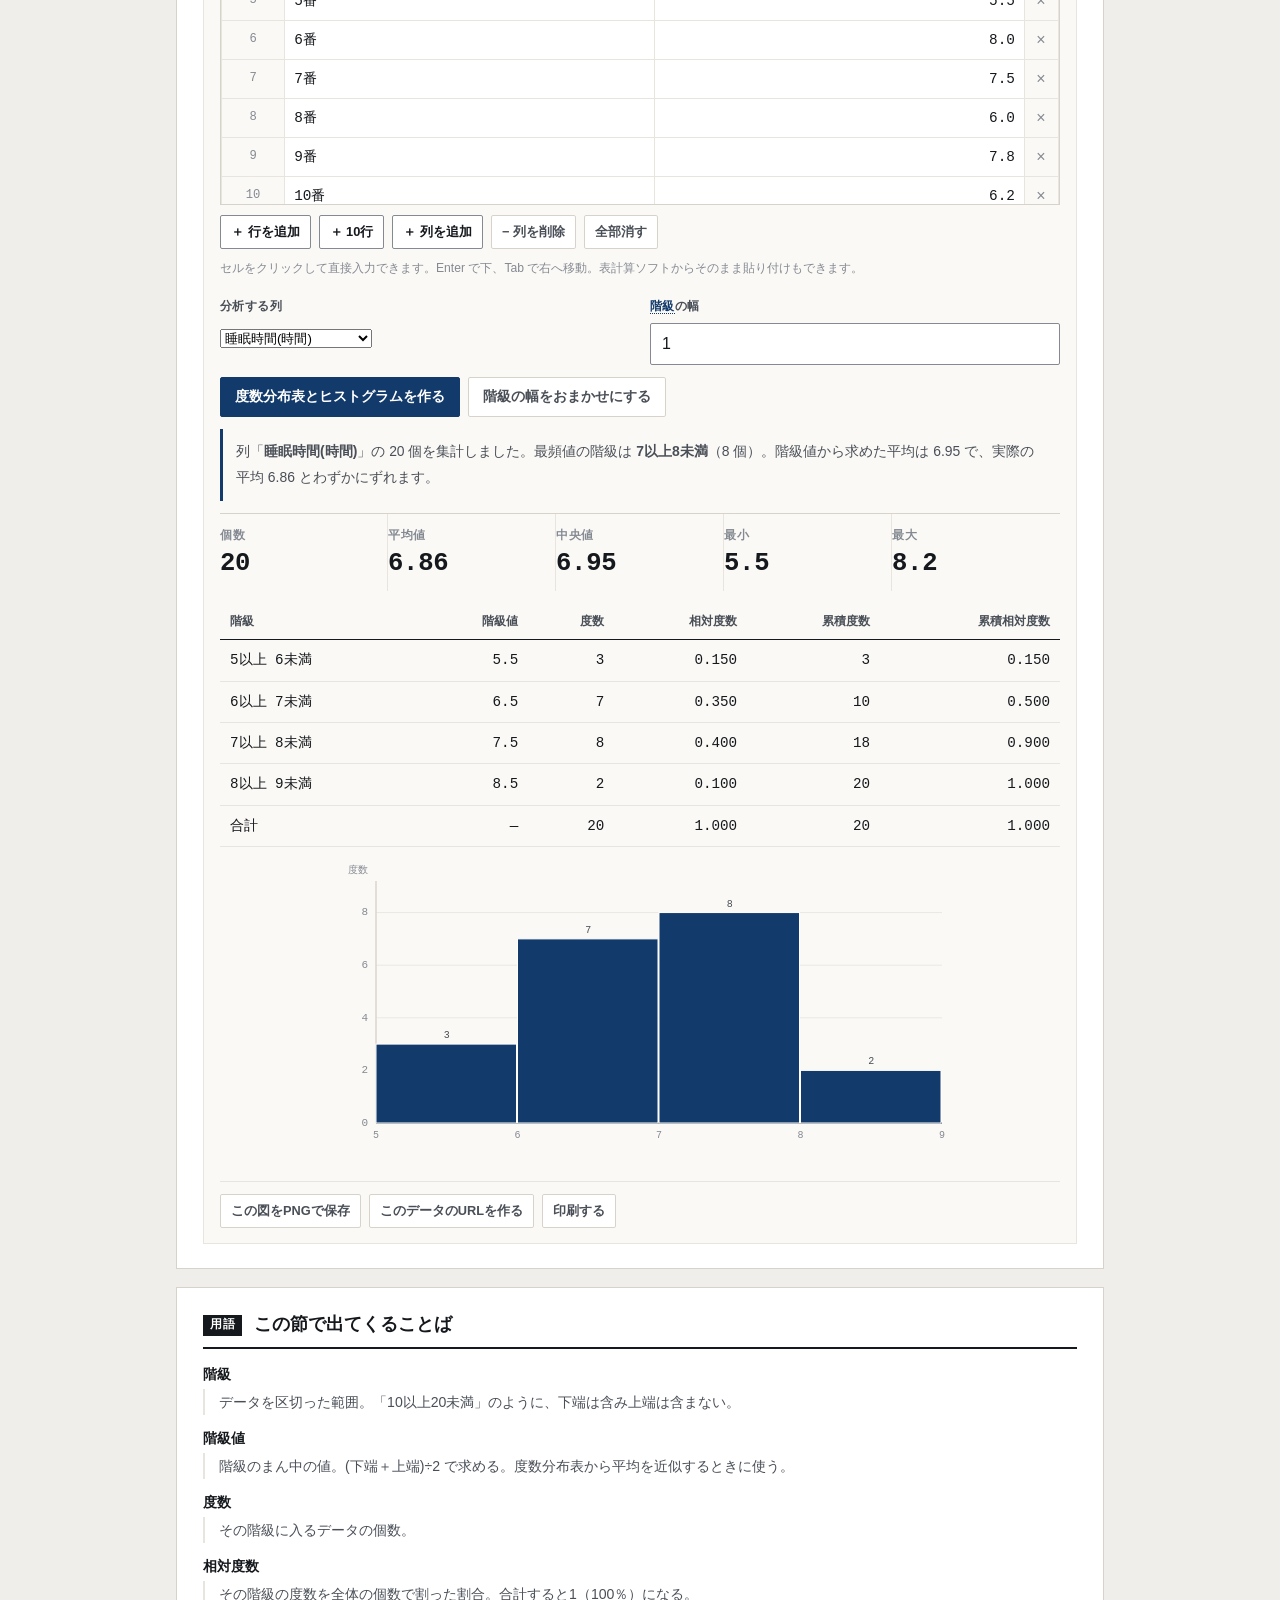
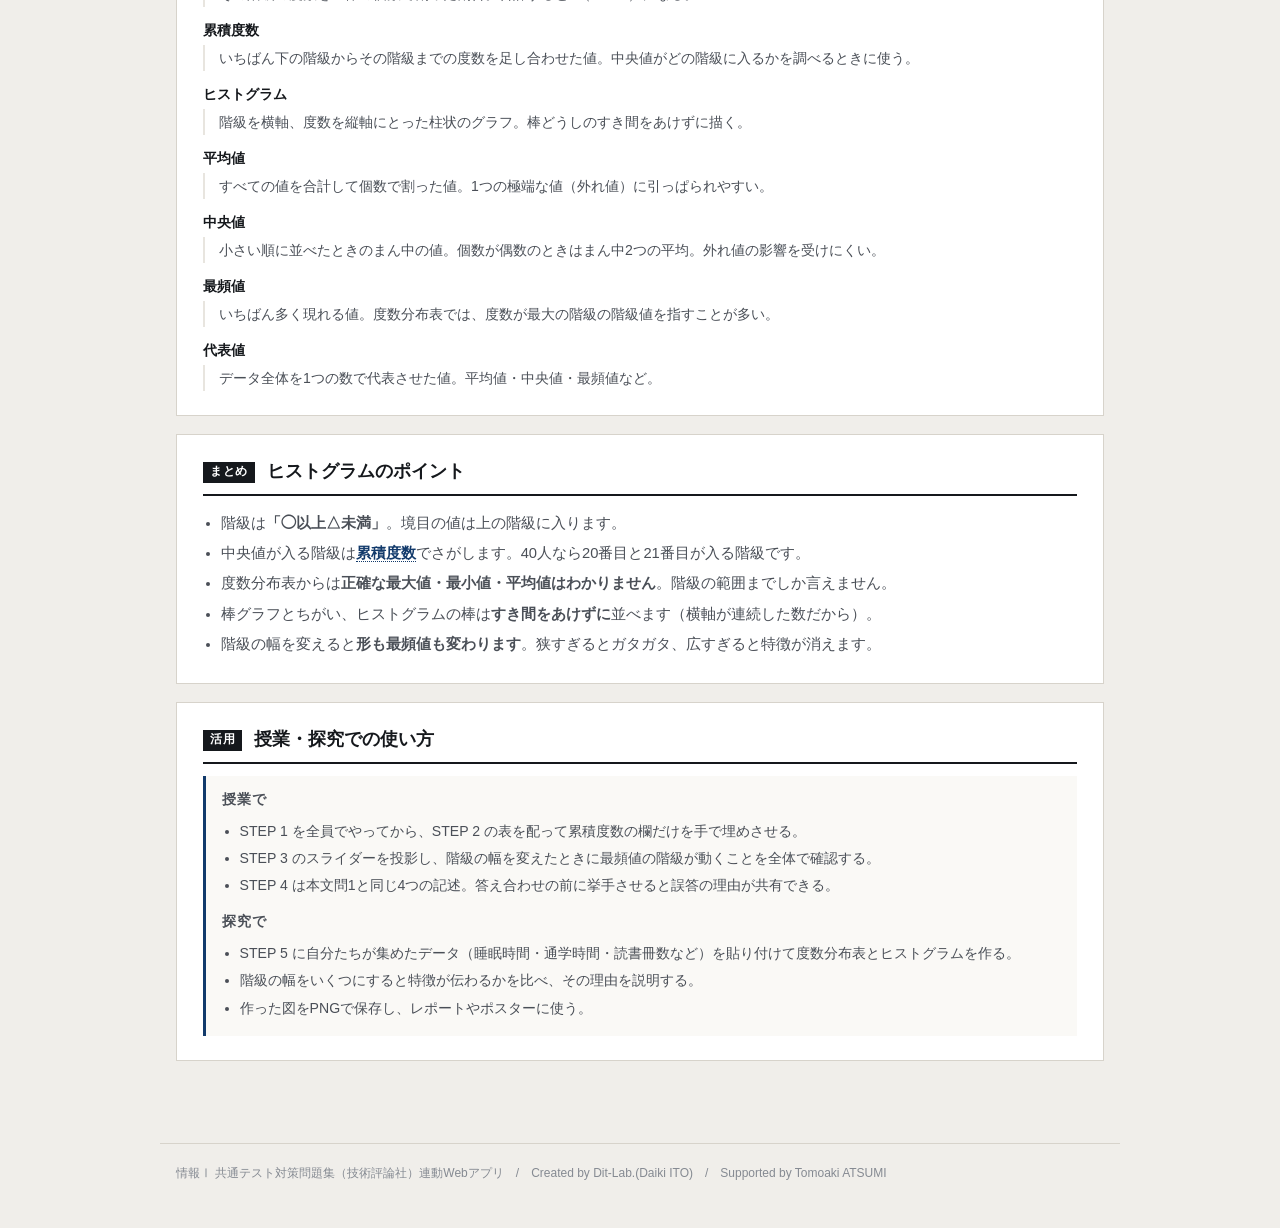
==== commit 1a2a5f40: "chore: CSS/JSにキャッシュバスターを付与（更新が確実に反映されるように）" ====
--- a/index.html
+++ b/index.html
@@ -6,8 +6,8 @@
 <title>度数分布表とヒストグラム｜情報Ⅰ共通テスト対策問題集</title>
 <meta name="description" content="度数分布表からは平均値も中央値も「およそ」でしか出せません。何が読み取れて何が読み取れないのかを、表と図を行き来しながら確かめましょう。">
 <link rel="icon" href="data:image/svg+xml,%3Csvg xmlns=%22http://www.w3.org/2000/svg%22 viewBox=%220 0 32 32%22%3E%3Crect width=%2232%22 height=%2232%22 fill=%22%2315181c%22/%3E%3Ctext x=%2216%22 y=%2222%22 font-size=%2218%22 font-family=%22monospace%22 fill=%22%23fff%22 text-anchor=%22middle%22%3E01%3C/text%3E%3C/svg%3E">
-<link rel="stylesheet" href="css/style.css">
-<link rel="stylesheet" href="css/app.css">
+<link rel="stylesheet" href="css/style.css?v=239696b1">
+<link rel="stylesheet" href="css/app.css?v=3ce3e877">
 </head>
 <body>
 
@@ -48,7 +48,7 @@
 
   <section class="step" id="step2">
     <h2><span class="no">STEP 2</span>度数分布表を読む</h2>
-    <p class="desc">本文と同じ表です。<strong>累積度数</strong>をたどると、中央値がどの階級に入るかがわかります。</p>
+    <p class="desc">本文と同じ表です。<span class="term" data-t="累積度数"><strong>累積度数</strong></span>をたどると、中央値がどの階級に入るかがわかります。</p>
     <div class="tbl-scroll">
       <table class="tbl" id="freqTable">
         <thead><tr><th>階級（冊）</th><th>階級値</th><th>度数（人）</th><th>相対度数</th><th>累積度数</th><th>累積相対度数</th></tr></thead>
@@ -65,7 +65,7 @@
     <div class="note" id="tblNote" hidden style="margin-top:12px"></div>
 
     <div class="note info" style="margin-top:12px">
-      階級値＝<span class="mono">(階級の下端＋上端)÷2</span>　／　相対度数＝<span class="mono">度数÷全体</span>　／　累積度数＝<span class="mono">その階級までの度数の合計</span>
+      <span class="term" data-t="階級値">階級値</span>＝<span class="mono">(階級の下端＋上端)÷2</span>　／　<span class="term" data-t="相対度数">相対度数</span>＝<span class="mono">度数÷全体</span>　／　<span class="term" data-t="累積度数">累積度数</span>＝<span class="mono">その階級までの度数の合計</span>
     </div>
   </section>
 
@@ -118,31 +118,43 @@
 
   <section class="step" id="step5">
     <h2><span class="no">STEP 5</span>自分のデータで作る</h2>
-    <p class="desc">数値を貼り付けると、度数分布表とヒストグラムを作ります。表計算ソフトの1列をそのままコピーできます。</p>
+    <p class="desc">Excelファイル（.xlsx）やCSVをそのまま読み込めます。読み込んだあとは<strong>表のセルを直接なおせます</strong>。手入力だけでも使えます。</p>
     <div class="panel">
-      <label class="fld" for="pasteBox">数値をならべて入力（改行・カンマ・スペース区切り）</label>
-      <textarea id="pasteBox" class="paste-area" spellcheck="false">6.5 7.0 7.2 6.8 5.5 8.0 7.5 6.0 7.8 6.2
-7.0 6.5 5.8 7.4 8.2 6.9 7.1 6.4 5.9 7.6
-6.7 7.3 6.1 8.5 7.9 6.6 7.7 5.6 6.3 7.2</textarea>
-      <div class="btn-row" style="margin-top:10px">
-        <button class="btn primary" id="calcMine">度数分布表を作る</button>
-        <button class="btn ghost" id="clearMine">消す</button>
-        <label style="font-size:.85rem;display:flex;align-items:center;gap:6px">階級の幅
-          <input type="number" id="myWidth" value="0.5" step="0.1" min="0.1" style="width:90px;min-height:36px">
-        </label>
+      <div id="dataInput"></div>
+
+      <div class="grid c2" style="margin-top:16px">
+        <div>
+          <label class="fld" for="colSel">分析する列</label>
+          <select id="colSel" class="sel"></select>
+        </div>
+        <div>
+          <label class="fld" for="myWidth"><span class="term" data-t="階級">階級</span>の幅</label>
+          <input type="number" id="myWidth" value="1" step="0.1" min="0.01">
+        </div>
       </div>
+      <div class="btn-row" style="margin-top:12px">
+        <button class="btn primary" id="calcMine">度数分布表とヒストグラムを作る</button>
+        <button class="btn ghost" id="autoWidth">階級の幅をおまかせにする</button>
+      </div>
+
       <div class="note" id="myNote" hidden style="margin-top:12px"></div>
+      <div class="metrics" id="myStats" style="margin-top:12px"></div>
       <div class="tbl-scroll" style="margin-top:12px"><table class="tbl" id="myTable"></table></div>
       <div id="myChart" style="margin-top:12px"></div>
       <div class="toolbar" id="myTools"></div>
     </div>
   </section>
 
+  <section class="step" id="glossary">
+    <h2><span class="no">用語</span>この節で出てくることば</h2>
+    <div id="glossBox"></div>
+  </section>
+
   <section class="step">
     <h2><span class="no">まとめ</span>ヒストグラムのポイント</h2>
     <ul style="margin:0;padding-left:1.2em;color:var(--ink-2);font-size:.92rem;line-height:2.05">
       <li>階級は<strong>「◯以上△未満」</strong>。境目の値は上の階級に入ります。</li>
-      <li>中央値が入る階級は<strong>累積度数</strong>でさがします。40人なら20番目と21番目が入る階級です。</li>
+      <li>中央値が入る階級は<span class="term" data-t="累積度数"><strong>累積度数</strong></span>でさがします。40人なら20番目と21番目が入る階級です。</li>
       <li>度数分布表からは<strong>正確な最大値・最小値・平均値はわかりません</strong>。階級の範囲までしか言えません。</li>
       <li>棒グラフとちがい、ヒストグラムの棒は<strong>すき間をあけずに</strong>並べます（横軸が連続した数だから）。</li>
       <li>階級の幅を変えると<strong>形も最頻値も変わります</strong>。狭すぎるとガタガタ、広すぎると特徴が消えます。</li>
@@ -173,8 +185,12 @@
   情報Ⅰ 共通テスト対策問題集（技術評論社）連動Webアプリ　/　Created by Dit-Lab.(Daiki ITO)　/　Supported by Tomoaki ATSUMI
 </footer>
 
-<script src="js/tools.js"></script>
-<script src="js/chart.js"></script>
-<script src="js/app.js"></script>
+<script src="js/tools.js?v=c07db610"></script>
+<script src="js/chart.js?v=fb6e3be1"></script>
+<script src="js/grid.js?v=b72ee2f5"></script>
+<script src="js/xlsx.js?v=53c47a9c"></script>
+<script src="js/datainput.js?v=dbe2aecf"></script>
+<script src="js/terms.js?v=e9184cc4"></script>
+<script src="js/app.js?v=69c99e18"></script>
 </body>
 </html>
--- a/css/style.css
+++ b/css/style.css
@@ -174,3 +174,96 @@
   .note{border-left-width:2px}
   a[href]:after{content:""}
 }
+
+/* ---------- 入力グリッド ---------- */
+.dg-scroll{overflow:auto; -webkit-overflow-scrolling:touch; border:1px solid var(--rule); background:var(--paper); max-height:420px}
+table.dg{border-collapse:collapse; font-family:var(--mono); font-size:.9rem; min-width:100%}
+table.dg th, table.dg td{border:1px solid var(--rule-2); padding:0}
+table.dg thead th{background:var(--paper-2); position:sticky; top:0; z-index:2}
+table.dg .dg-n{background:var(--paper-2); color:var(--ink-3); font-size:.76rem; font-weight:400;
+  text-align:center; min-width:34px; padding:0 4px; position:sticky; left:0; z-index:1}
+table.dg .dg-corner{background:var(--paper-2); min-width:34px; position:sticky; left:0; z-index:3}
+table.dg .dg-act{background:var(--paper-2); width:34px}
+.dg-h, .dg-c{width:100%; min-width:96px; border:0; background:transparent; font-family:inherit;
+  font-size:.9rem; padding:8px 9px; color:var(--ink); min-height:38px}
+.dg-h{font-weight:700; font-family:var(--font); font-size:.82rem; color:var(--ink-2)}
+.dg-c.num{text-align:right}
+.dg-c:focus, .dg-h:focus{outline:2px solid var(--accent); outline-offset:-2px; background:var(--accent-w)}
+.dg-del{border:0; background:transparent; color:var(--ink-3); cursor:pointer; width:32px; height:34px; font-size:1rem}
+.dg-del:hover{color:var(--ng)}
+.dg-tools{display:flex; flex-wrap:wrap; gap:8px; align-items:center; margin-top:10px}
+.dg-hint{font-size:.76rem; color:var(--ink-3)}
+
+/* ---------- ファイル読み込み ---------- */
+.filebox{display:flex; flex-wrap:wrap; gap:10px; align-items:center; padding:12px;
+  border:1px dashed var(--rule); background:var(--paper-2)}
+.filebox input[type=file]{font-size:.85rem; font-family:inherit; max-width:100%}
+.filebox .sel{max-width:220px}
+.filelabel{display:inline-flex; align-items:center; gap:6px; font-size:.85rem; font-weight:700;
+  border:1px solid var(--ink-3); background:var(--paper); padding:8px 14px; border-radius:2px; cursor:pointer; min-height:40px}
+.filelabel:hover{border-color:var(--accent); color:var(--accent); background:var(--accent-w)}
+.filelabel input{display:none}
+
+/* ---------- 用語解説 ---------- */
+.term{position:relative; border-bottom:1.5px dotted var(--accent); cursor:help; color:var(--accent); font-weight:700}
+.term .term-pop{display:none; position:absolute; left:0; top:1.7em; z-index:50; width:min(300px,78vw);
+  background:var(--paper); border:1px solid var(--ink-3); box-shadow:0 6px 20px rgba(0,0,0,.14);
+  padding:10px 12px; font-size:.82rem; font-weight:400; color:var(--ink-2); line-height:1.75;
+  border-left:3px solid var(--accent); cursor:auto; text-align:left}
+.term .term-pop b{display:block; color:var(--ink); font-size:.86rem; margin-bottom:3px}
+.term.open .term-pop{display:block}
+dl.gloss{margin:0; font-size:.88rem}
+dl.gloss dt{font-weight:700; color:var(--ink); margin-top:10px}
+dl.gloss dt:first-child{margin-top:0}
+dl.gloss dd{margin:2px 0 0; color:var(--ink-2); line-height:1.85; padding-left:1em; border-left:2px solid var(--rule-2)}
+@media print{ .term{border-bottom:0; color:inherit} .term .term-pop{display:none !important} }
+
+/* ---------- スマホ・タブレット ---------- */
+@media (max-width:1024px){
+  /* iOS で入力時に画面が勝手に拡大するのを防ぐ（16px 未満だとズームする） */
+  input[type=text], input[type=number], textarea, select, .dg-c, .dg-h{ font-size:16px }
+  .dg-c, .dg-h{ min-width:110px }
+}
+@media (max-width:820px){
+  .grid.c2{grid-template-columns:1fr}
+  .dg-scroll{max-height:340px}
+  .filebox{flex-direction:column; align-items:stretch}
+  .filebox .sel{max-width:100%}
+  .term .term-pop{left:auto; right:0; width:min(280px,86vw)}
+}
+@media (max-width:480px){
+  .step > h2{font-size:1rem; flex-wrap:wrap}
+  .metrics{gap:0}
+  .metric{flex-basis:50%; padding-right:10px}
+  .metric .v{font-size:1.3rem}
+  .btn{padding:8px 12px}
+  .dg-tools{gap:6px}
+  .dg-hint{width:100%}
+}
+/* タッチ操作でのスクロールを滑らかに */
+.tbl-scroll, .dg-scroll, .tree-box{ -webkit-overflow-scrolling:touch; overscroll-behavior-x:contain }
+
+/* 幅指定つきの入力欄がスマートフォンではみ出さないようにする */
+input[type=text], input[type=number], input[type=search], textarea, select{ max-width:100% }
+.btn-row > label{ min-width:0; max-width:100% }
+.btn-row > label input, .btn-row > label select{ max-width:100% }
+
+/* 共通：○×判定・並べかえ（quiz.js 用） */
+.abcde{border:1px solid var(--rule); border-radius:3px; overflow:hidden}
+.abcde > div{border-top:1px solid var(--rule); padding:10px 12px}
+.abcde > div:first-child{border-top:0}
+.abcde .st{display:flex; gap:10px; align-items:flex-start; flex-wrap:wrap}
+.abcde .st .k{font-weight:700; font-family:var(--mono); min-width:1.4em}
+.abcde .st .t{flex:1; min-width:12em}
+.abcde .jb{display:flex; gap:6px}
+.abcde .jb .btn{min-width:3.4em; padding:6px 10px; text-align:center}
+.prep{display:grid; grid-template-columns:repeat(auto-fit,minmax(150px,1fr)); gap:10px; margin-top:10px}
+.prep .slot{border:1px dashed var(--ink-3); border-radius:3px; padding:10px; min-height:92px; background:var(--paper)}
+.prep .slot.filled{border-style:solid}
+.prep .slot .tag{font:700 .74rem/1.4 var(--mono); color:var(--accent); display:block; margin-bottom:6px}
+.prep .slot .txt{font-size:.86rem; line-height:1.7}
+.cards{display:flex; flex-wrap:wrap; gap:8px; margin-top:10px}
+.cards .c{border:1px solid var(--ink-3); border-radius:3px; padding:9px 12px; background:var(--paper);
+  cursor:pointer; font-size:.88rem; max-width:100%; text-align:left; font-family:inherit; color:var(--ink)}
+.cards .c:hover{background:var(--warn-bg)}
+.cards .c.used{opacity:.35; pointer-events:none}
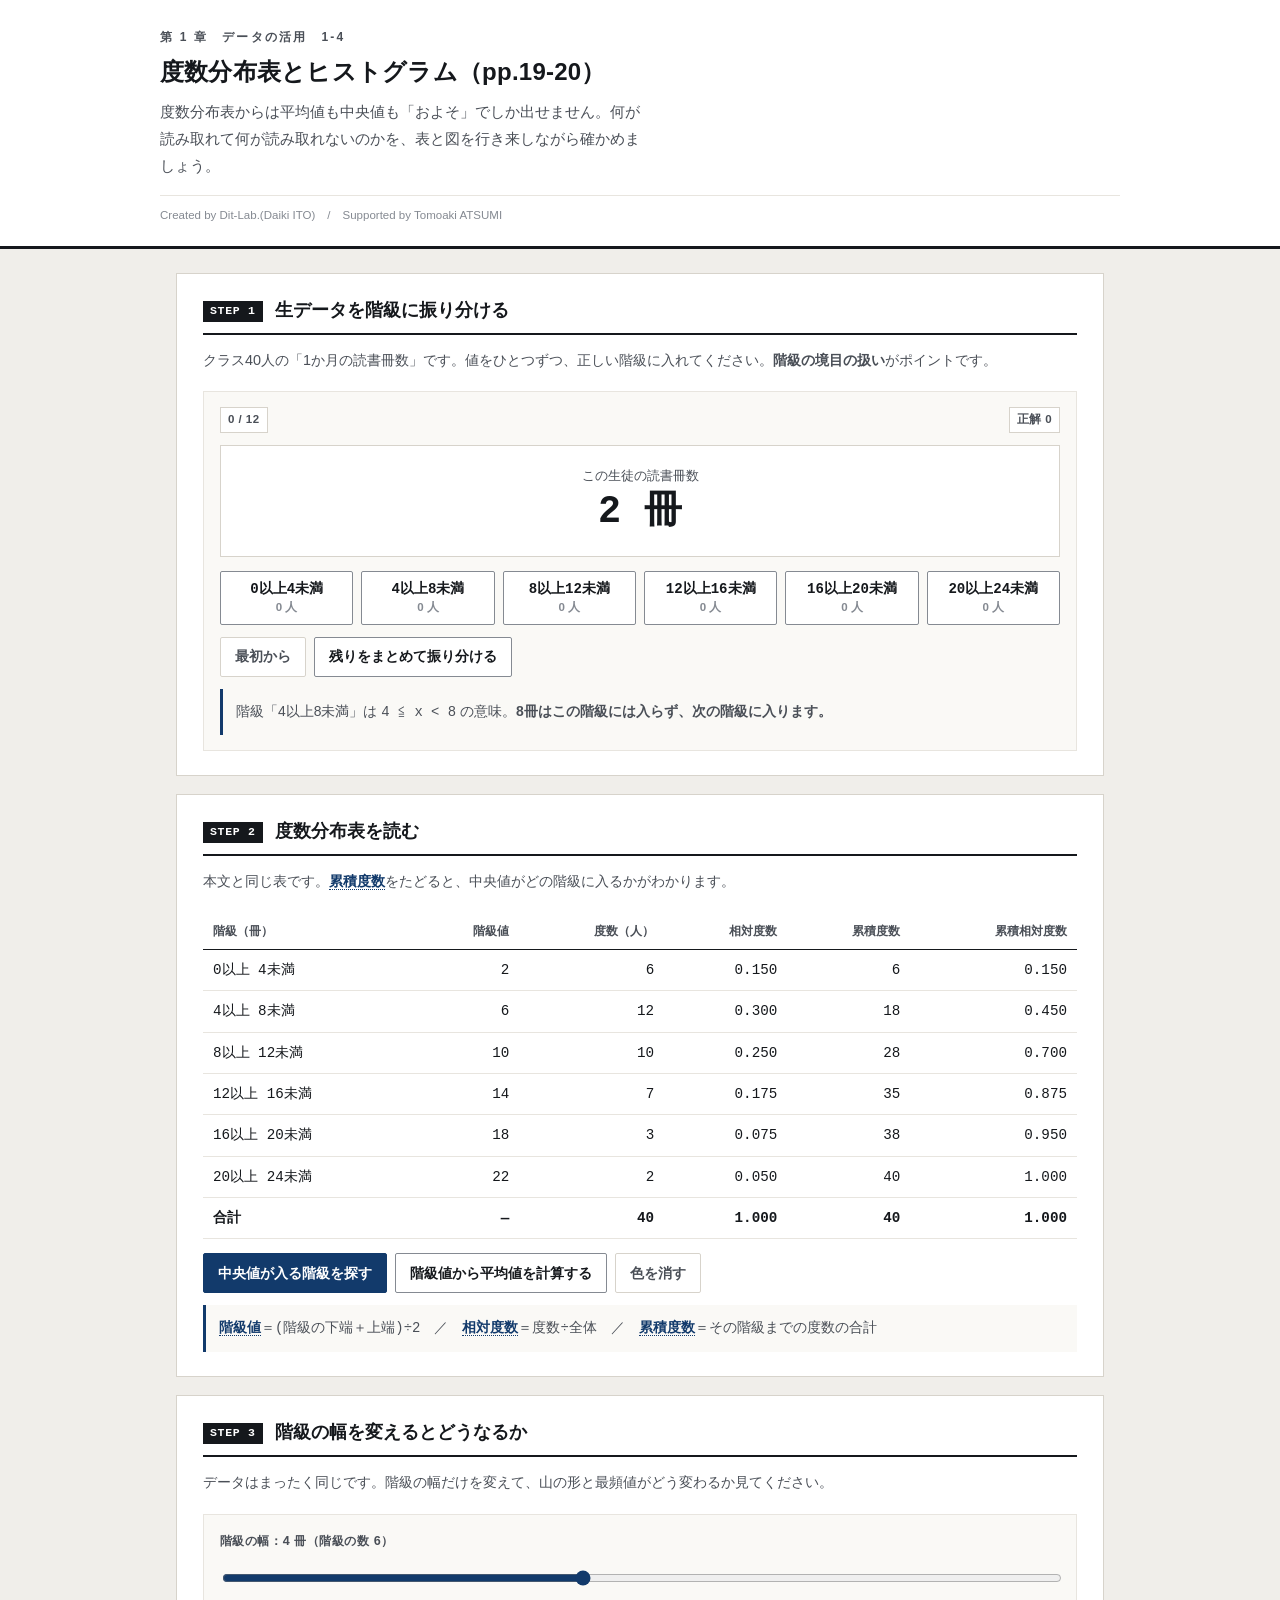
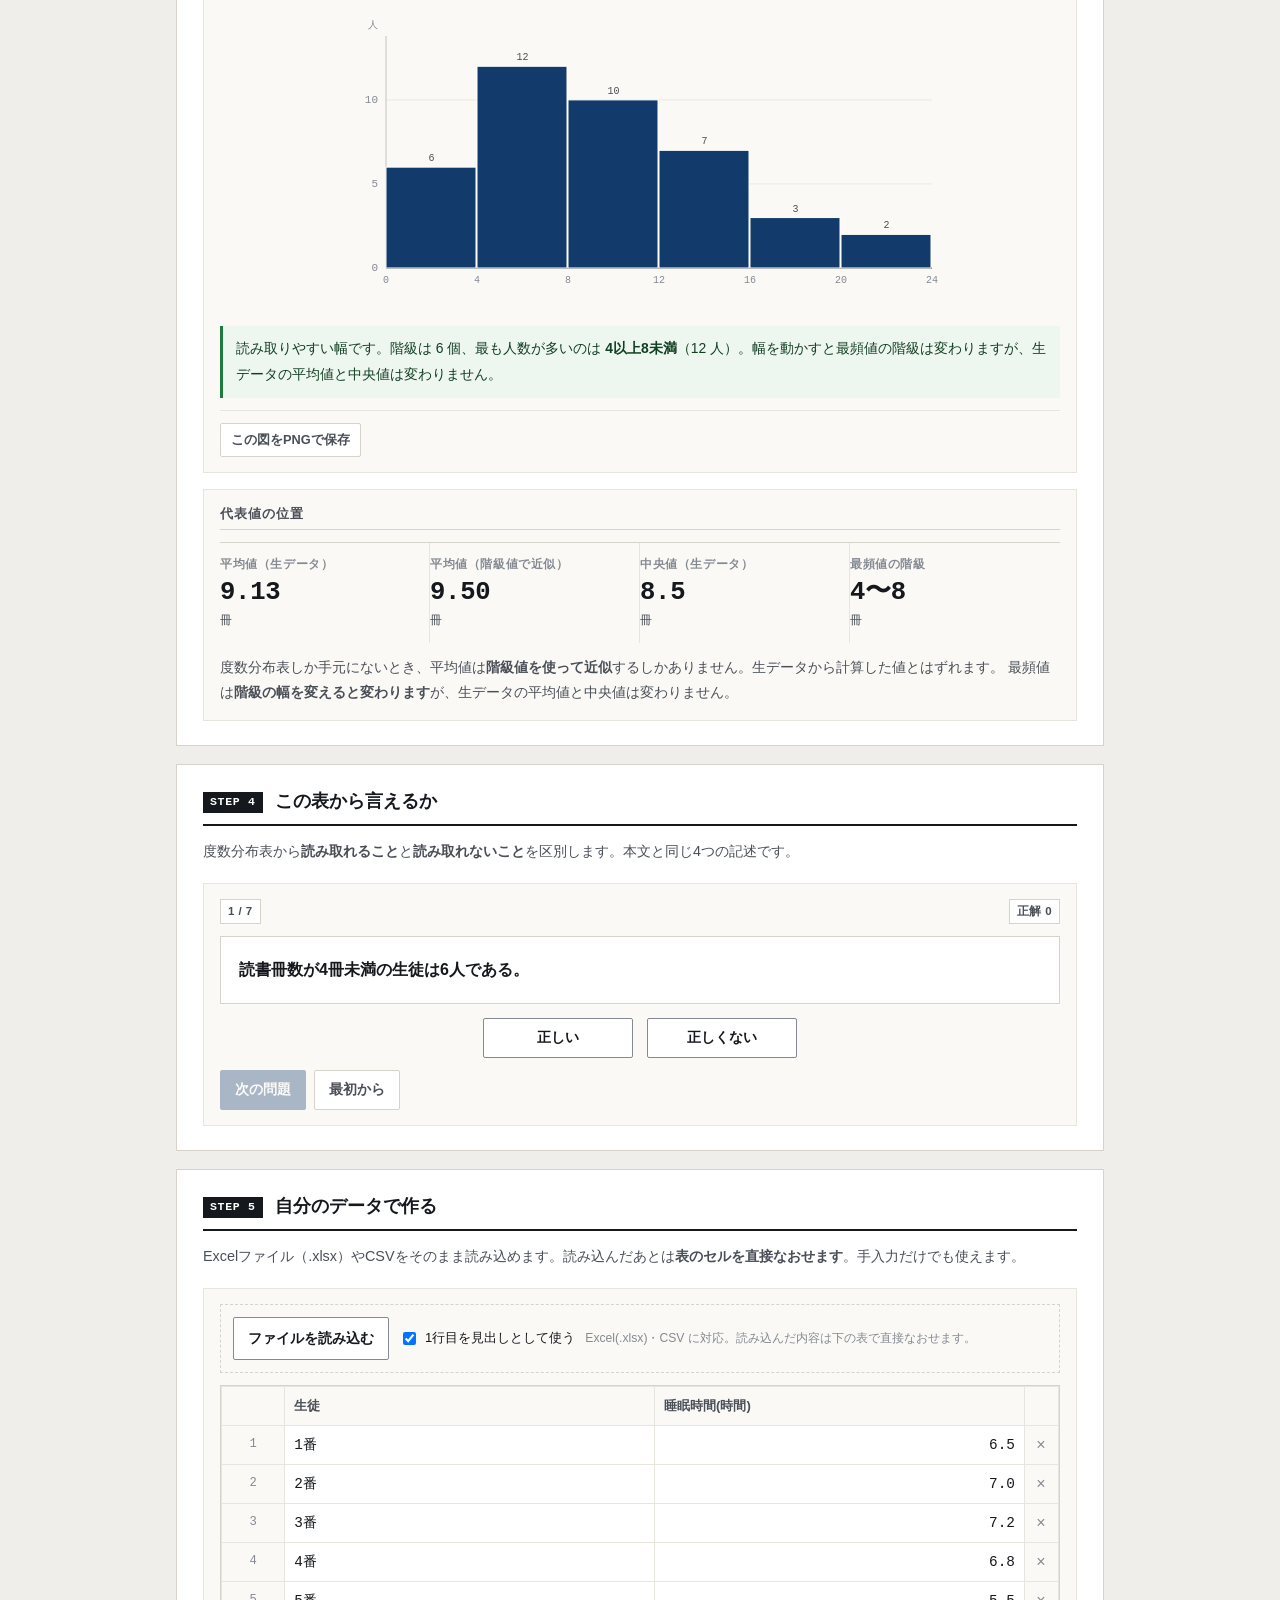
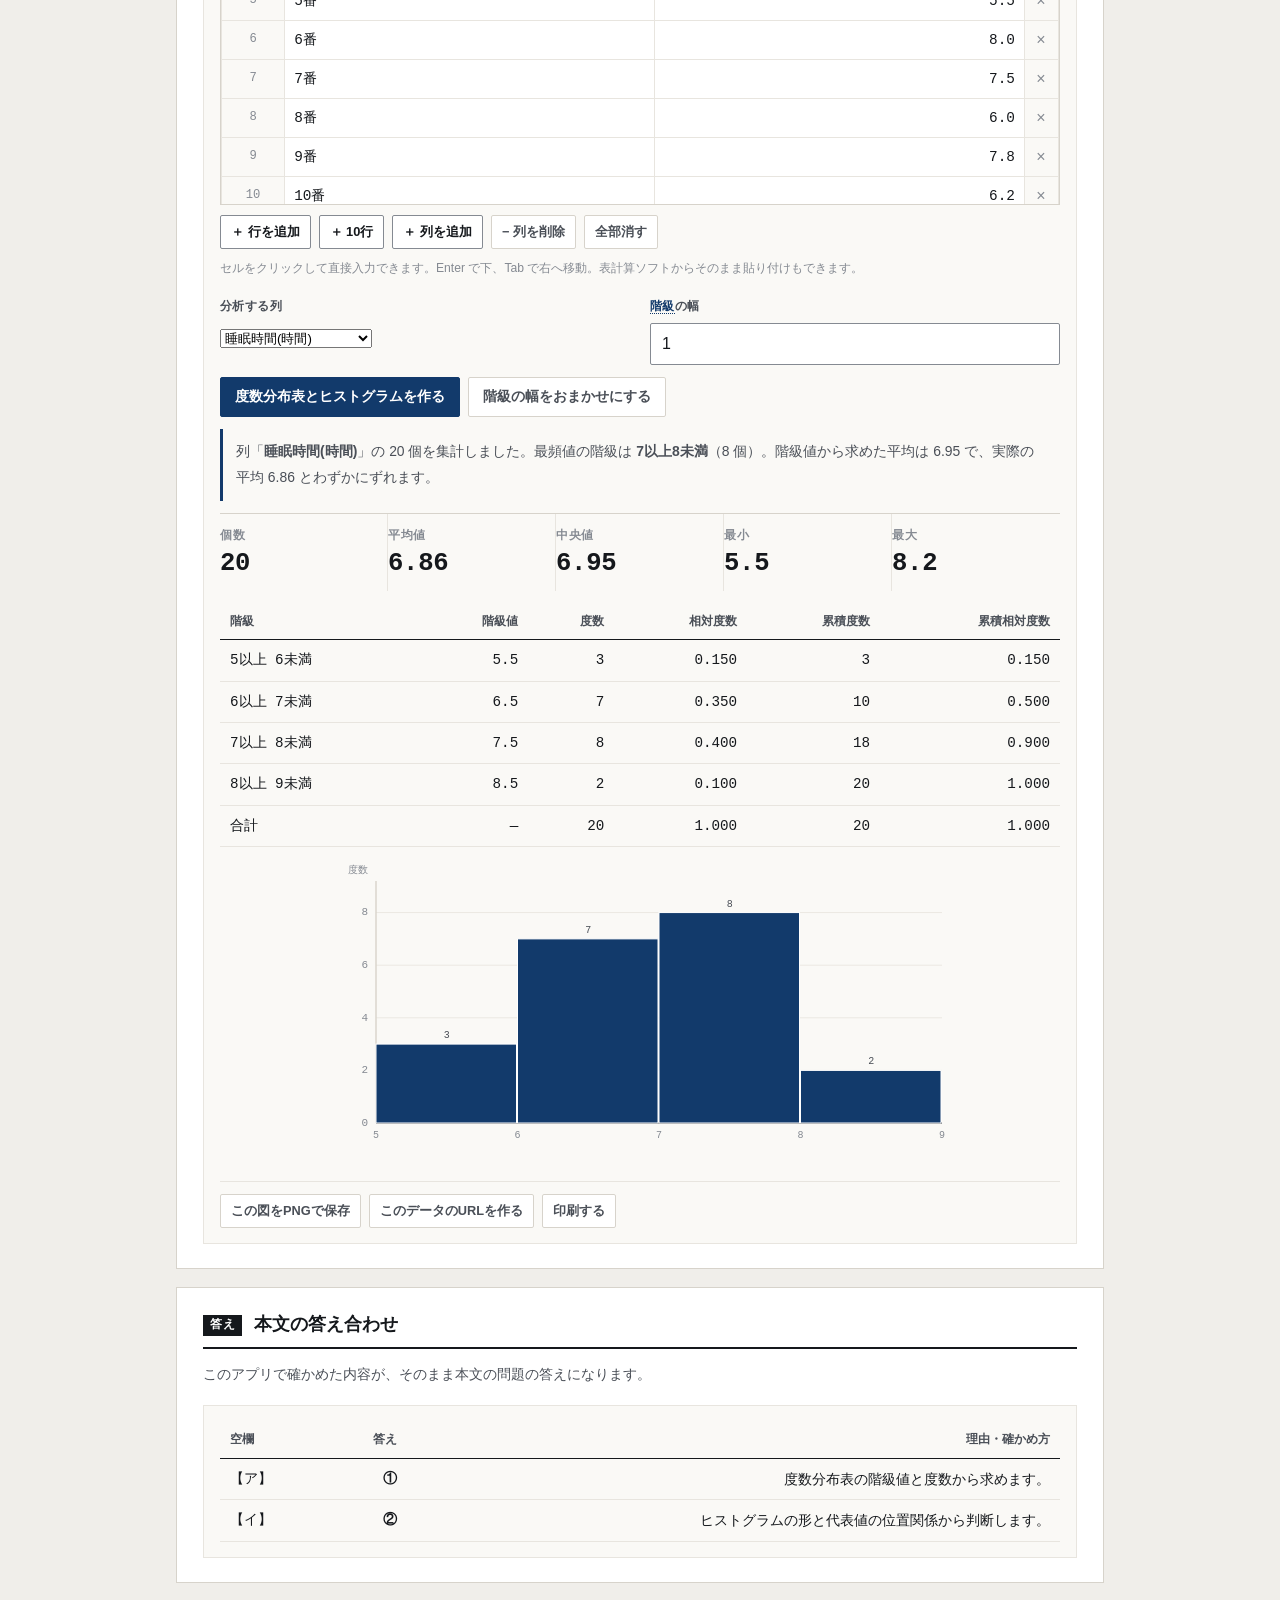
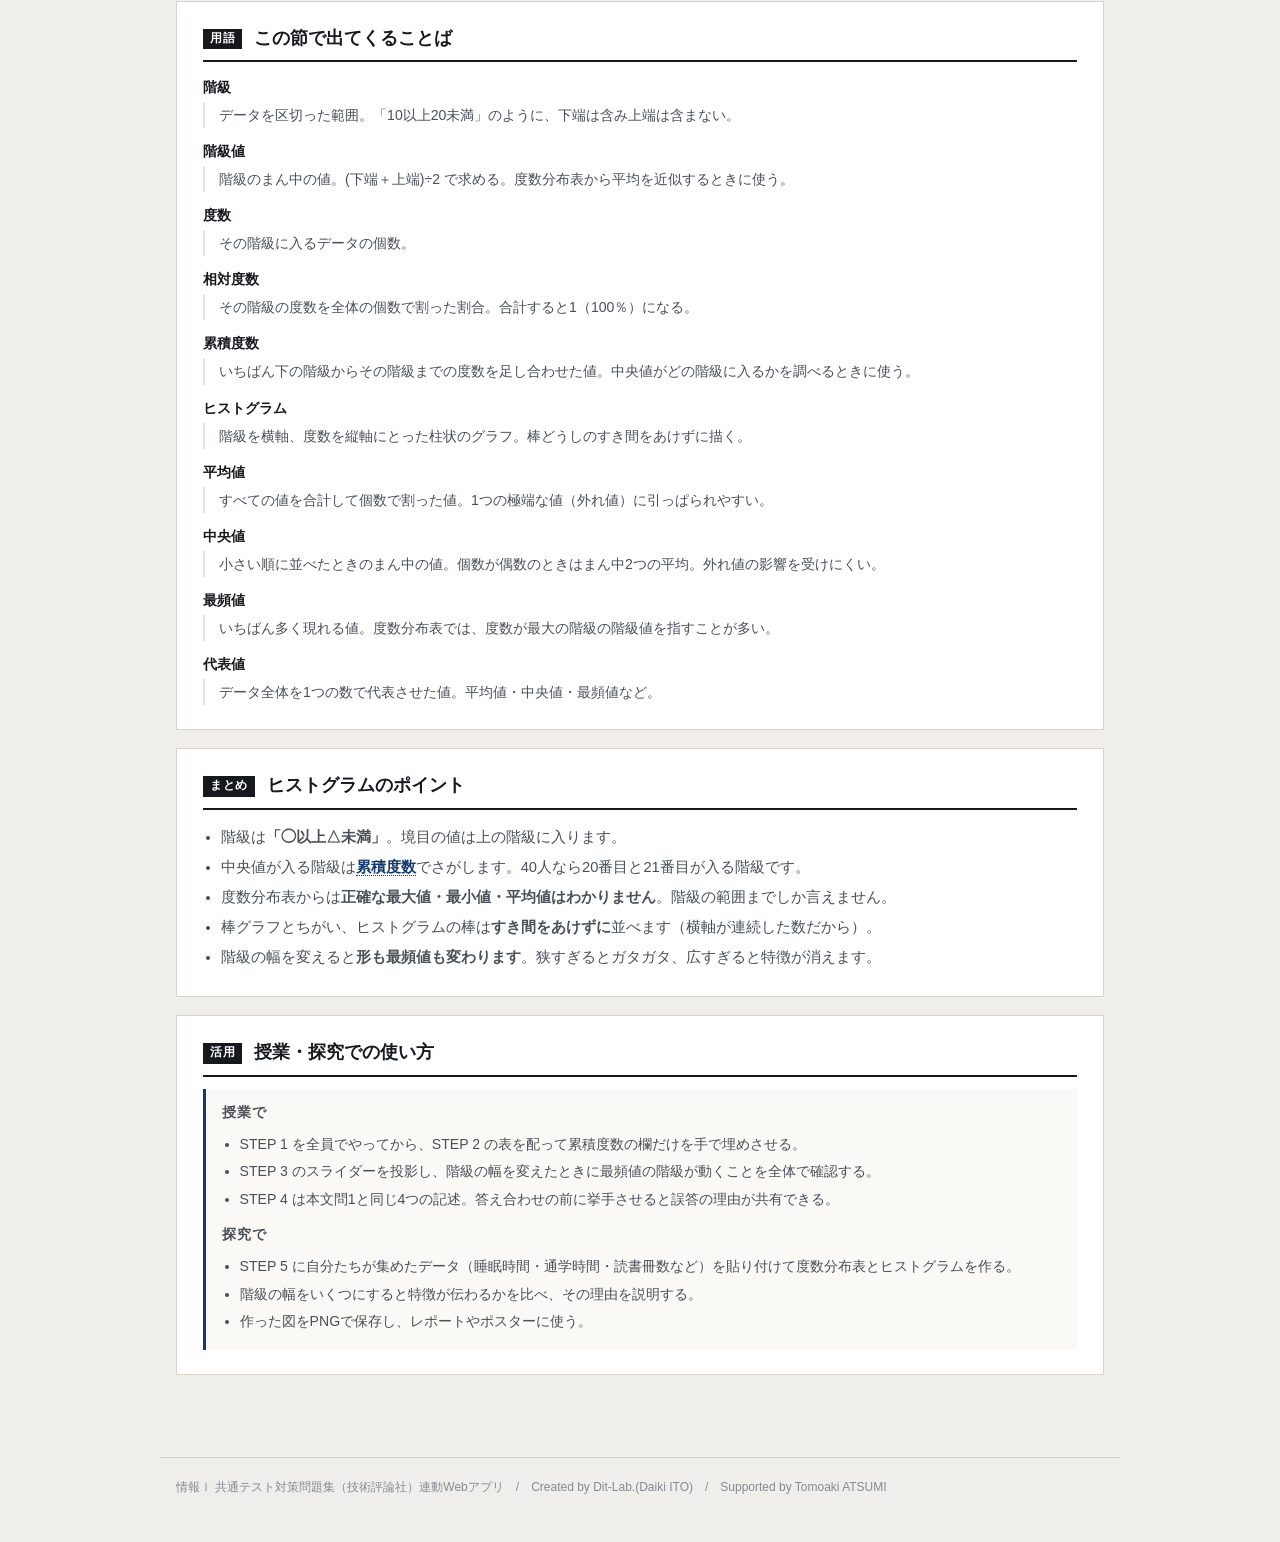
==== commit 1de17a02: "feat: 本文の答え合わせカードを追加（空欄・答え・確かめ方）" ====
--- a/index.html
+++ b/index.html
@@ -142,6 +142,14 @@
       <div class="tbl-scroll" style="margin-top:12px"><table class="tbl" id="myTable"></table></div>
       <div id="myChart" style="margin-top:12px"></div>
       <div class="toolbar" id="myTools"></div>
+    </div>
+  </section>
+
+  <section class="step" id="ansBox">
+    <h2><span class="no">答え</span>本文の答え合わせ</h2>
+    <p class="desc">このアプリで確かめた内容が、そのまま本文の問題の答えになります。</p>
+    <div class="panel">
+      <div class="tbl-scroll"><table class="tbl"><thead><tr><th>空欄</th><th>答え</th><th>理由・確かめ方</th></tr></thead><tbody><tr><td class="mono">【ア】</td><td class="mono"><strong>①</strong></td><td>度数分布表の階級値と度数から求めます。</td></tr><tr><td class="mono">【イ】</td><td class="mono"><strong>②</strong></td><td>ヒストグラムの形と代表値の位置関係から判断します。</td></tr></tbody></table></div>
     </div>
   </section>
 
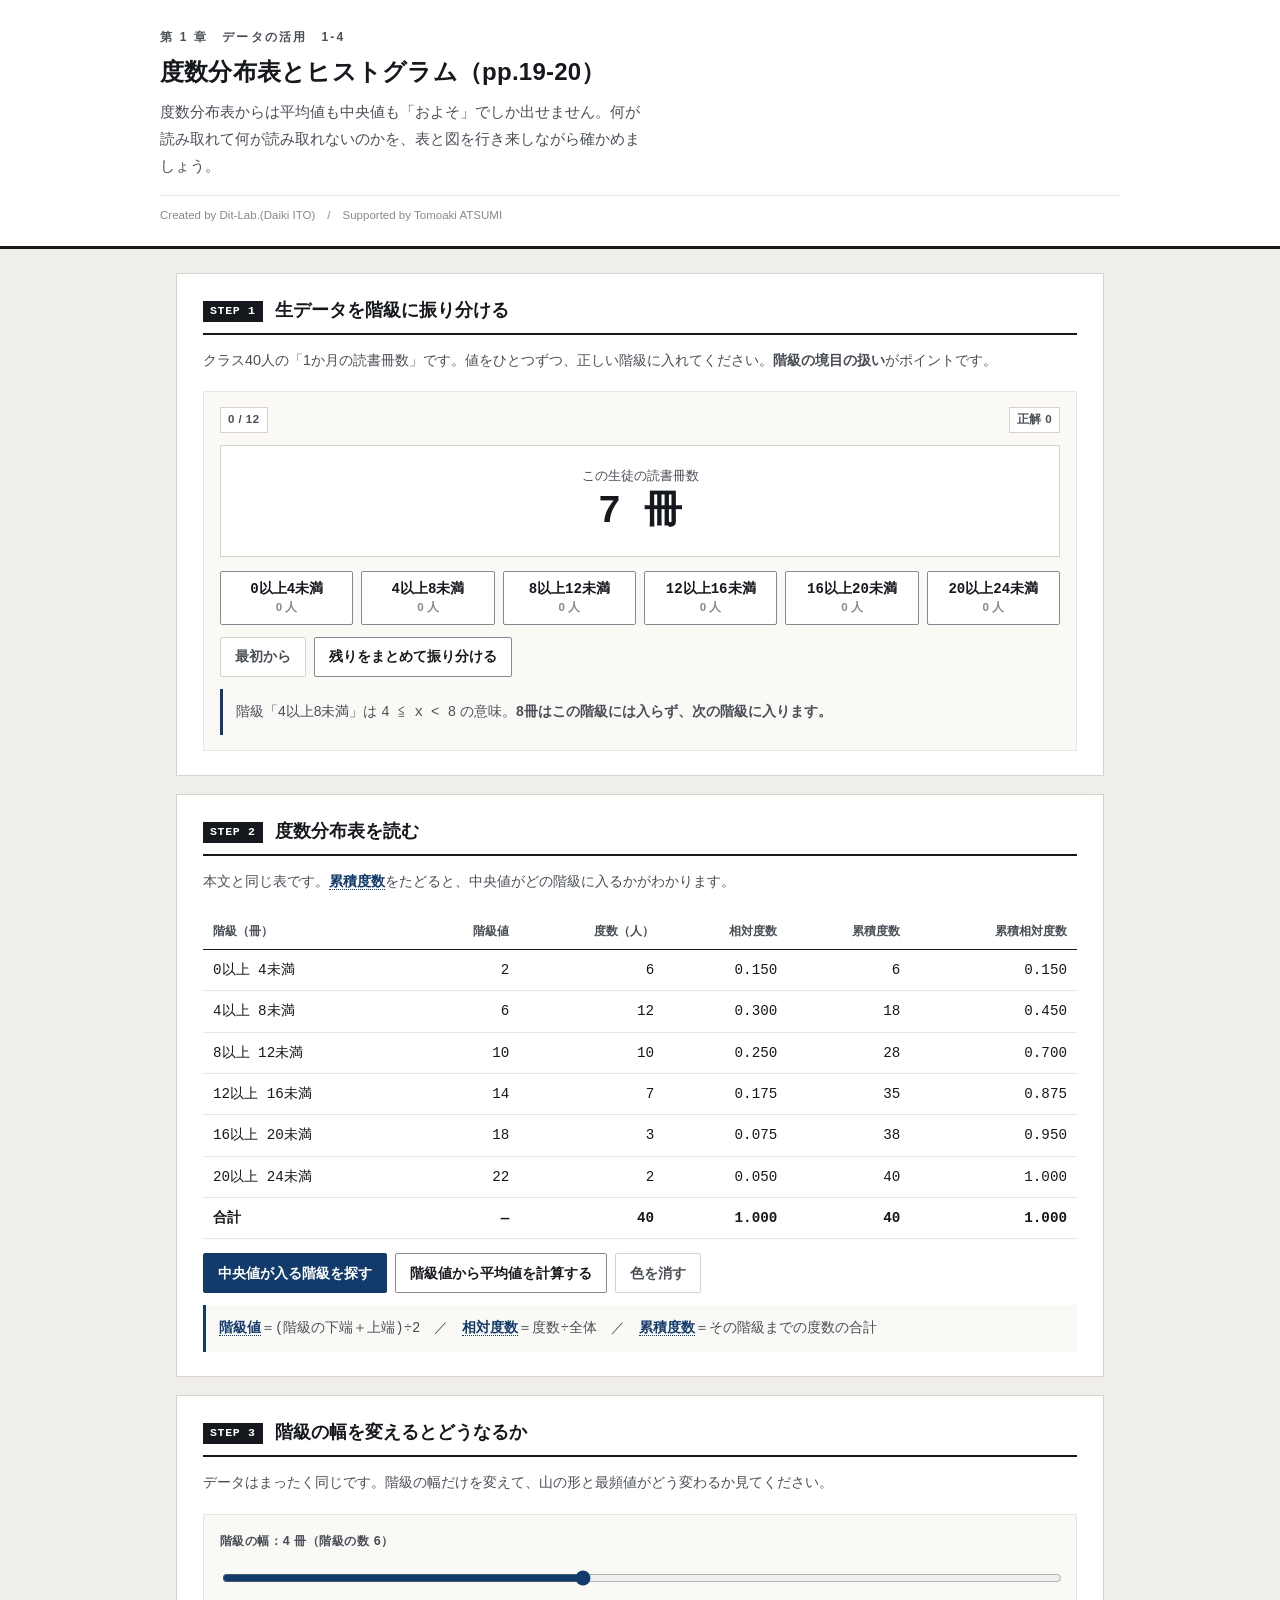
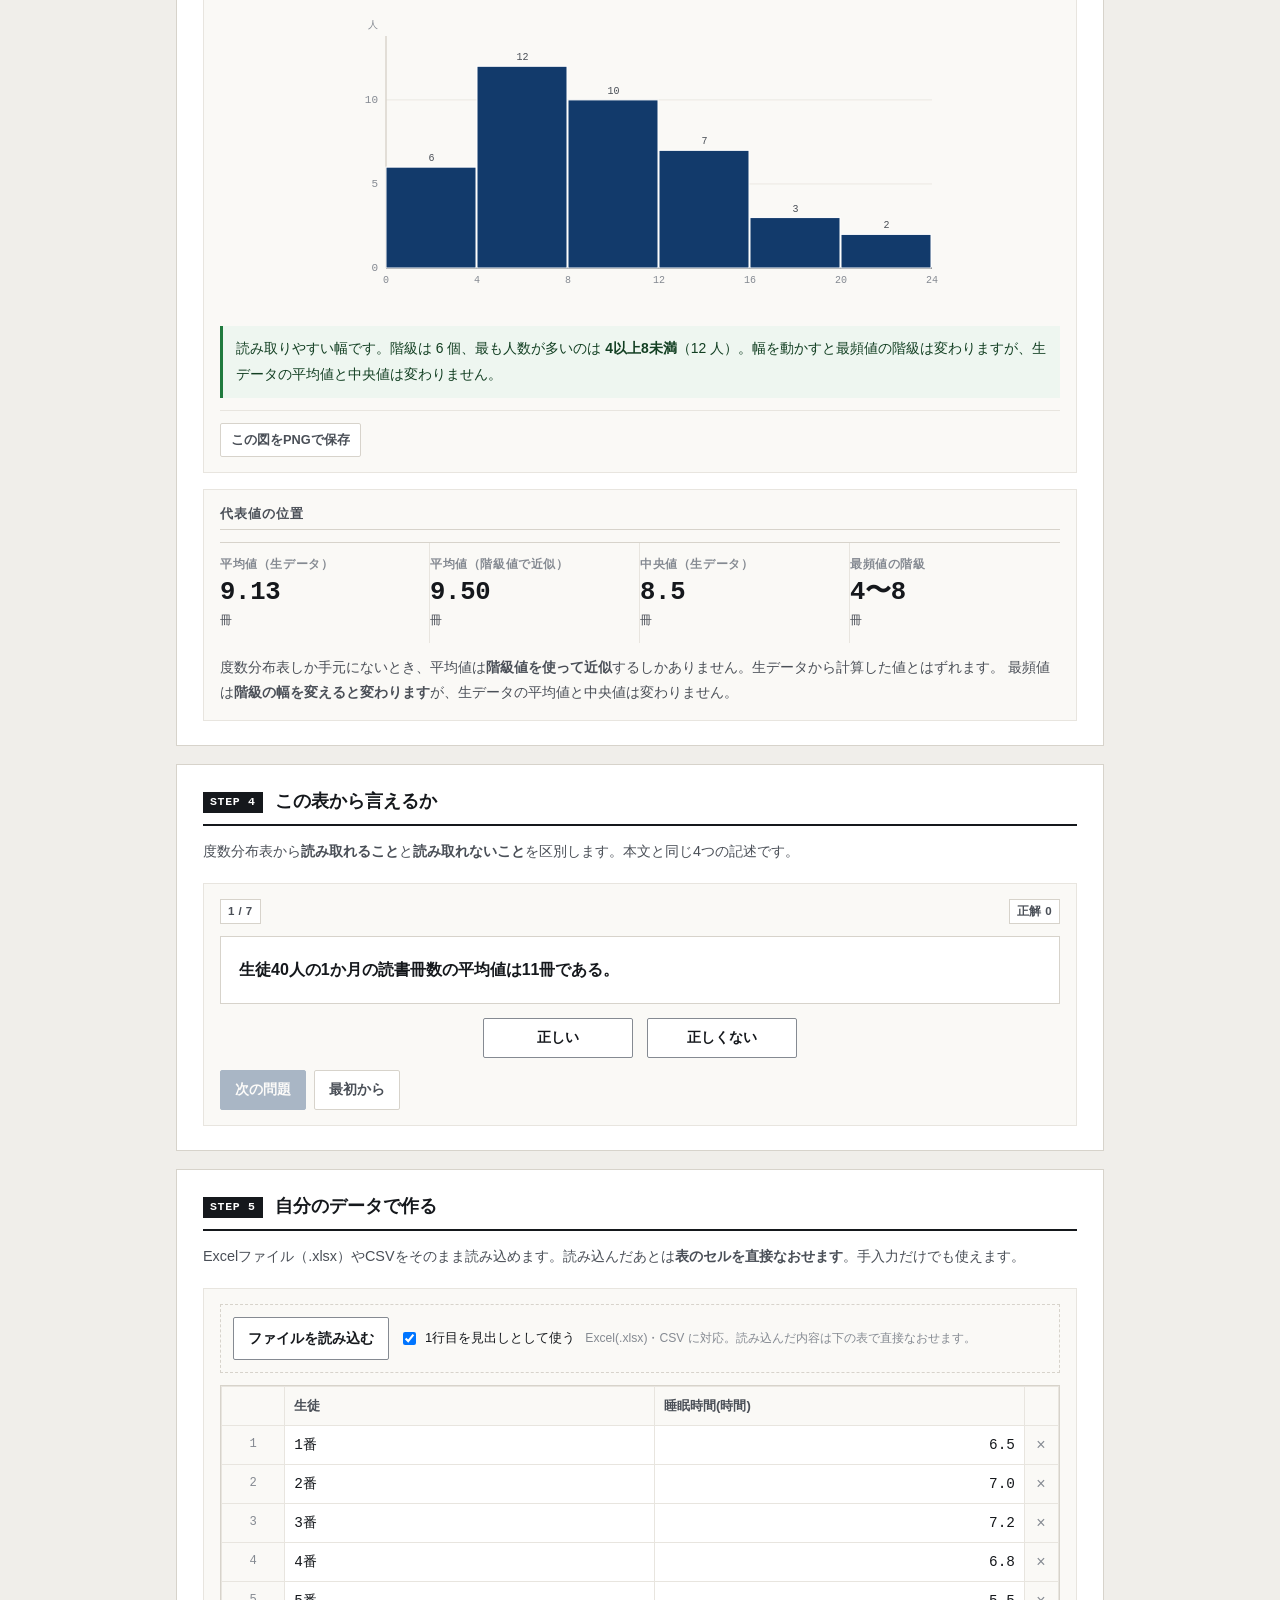
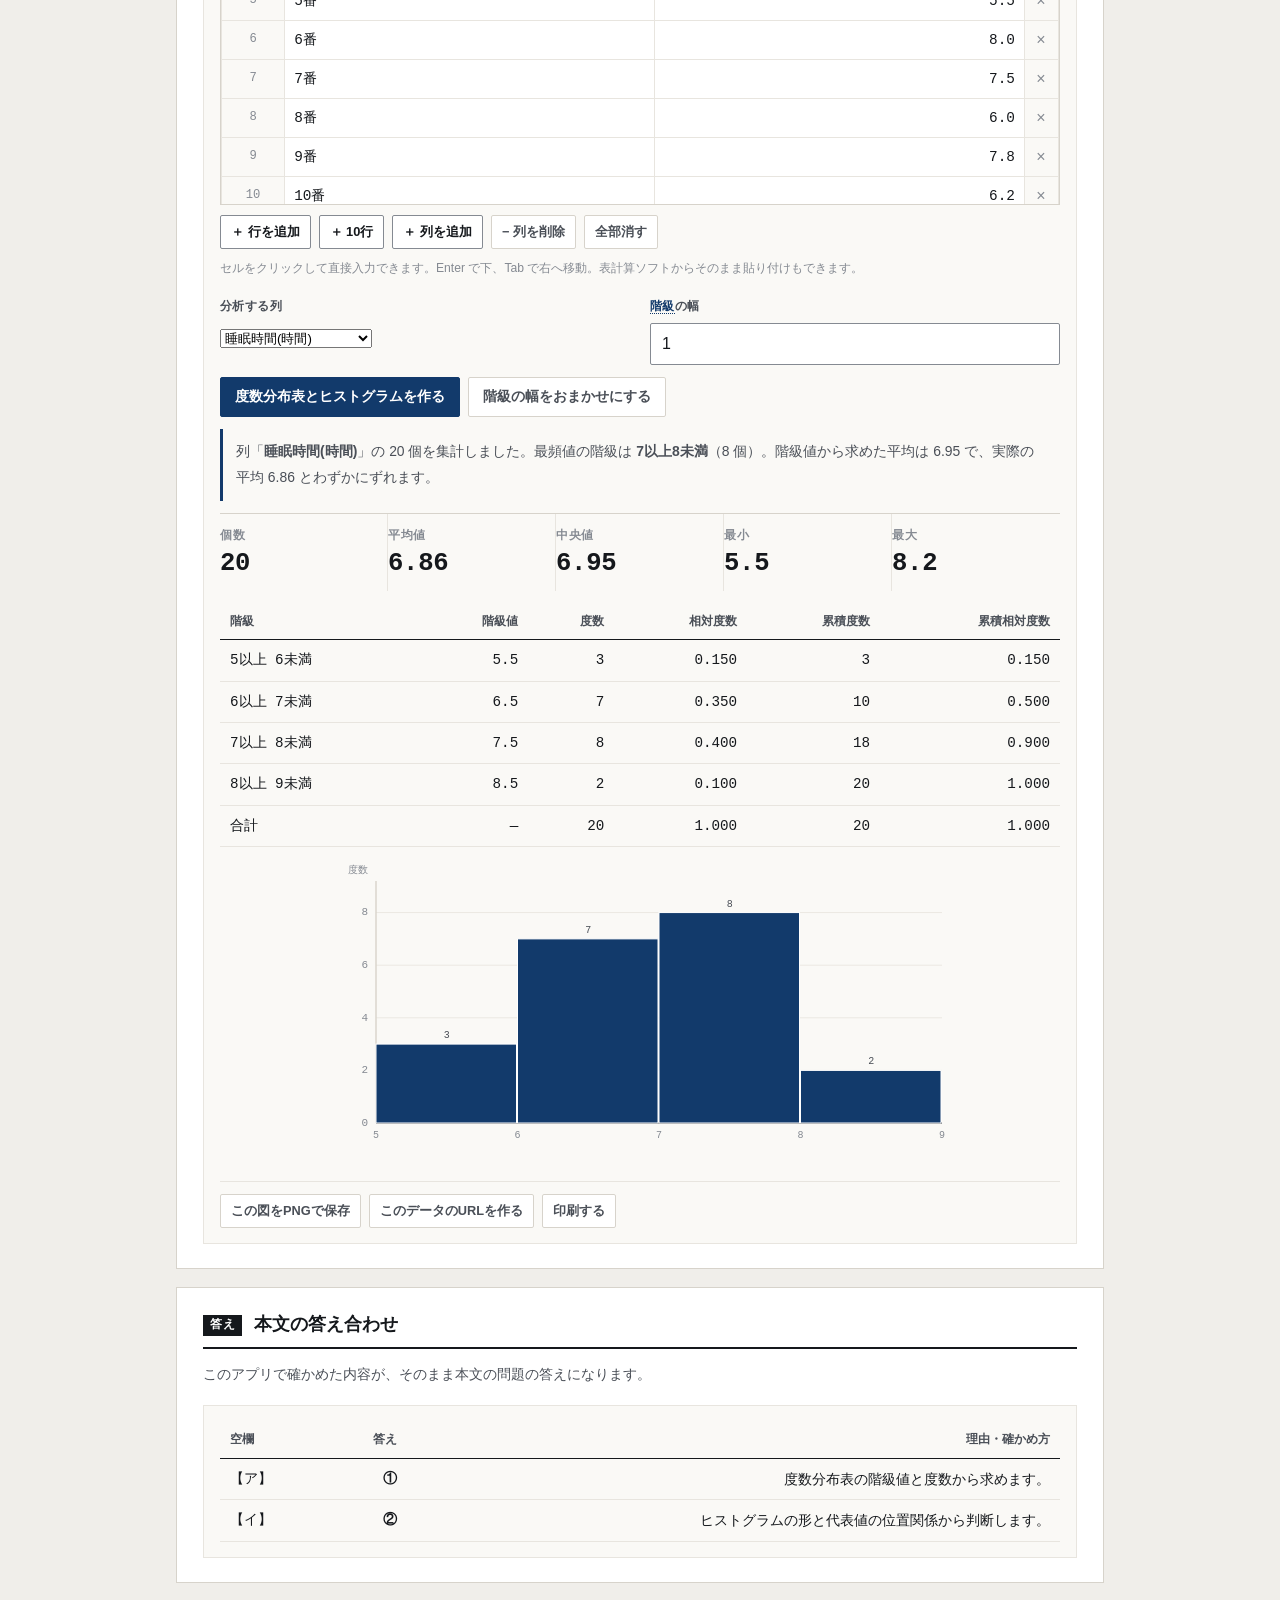
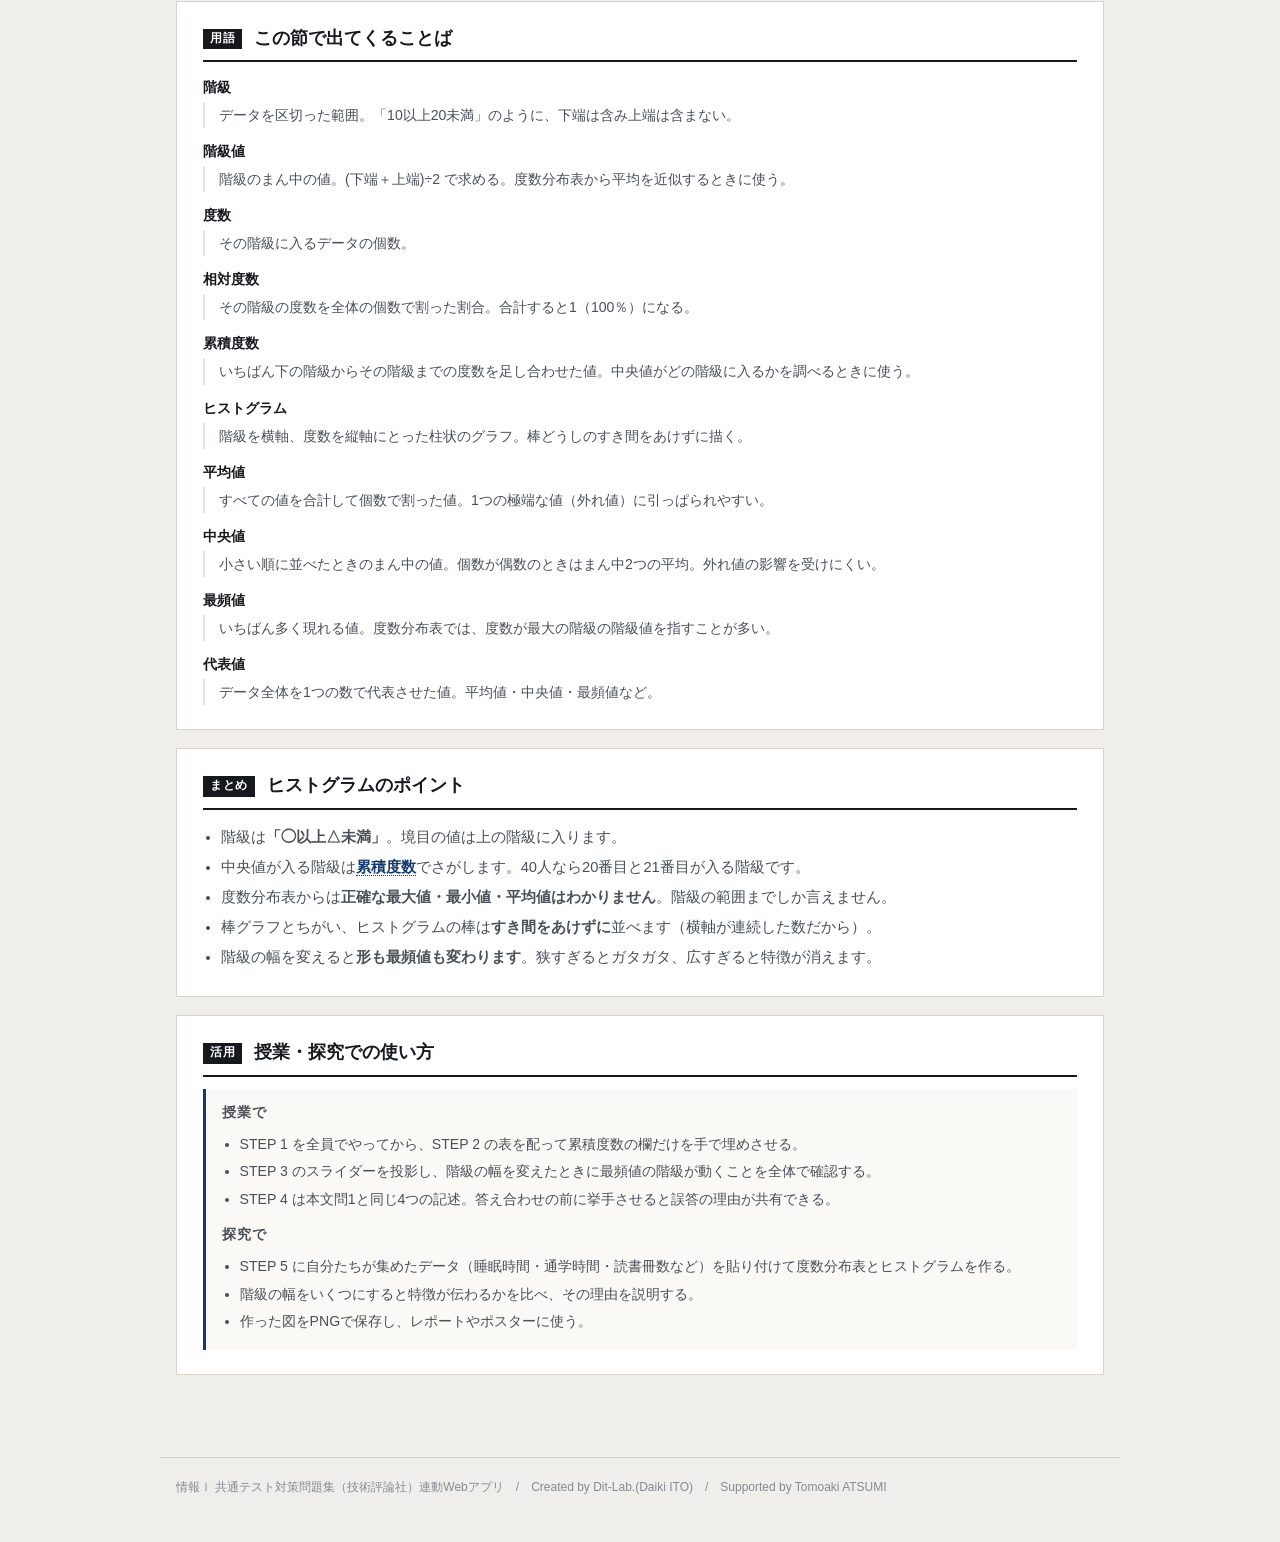
==== commit 3b50daba: "chore: 不要ファイルを整理（ツールの作業ファイル・未使用JS・残骸画像） - .omc/ .serena/ __pycache__/ を削除し .gitignore に追加 - 各アプリが実際に" ====
--- a/index.html
+++ b/index.html
@@ -195,8 +195,8 @@
 
 <script src="js/tools.js?v=c07db610"></script>
 <script src="js/chart.js?v=fb6e3be1"></script>
+<script src="js/xlsx.js?v=53c47a9c"></script>
 <script src="js/grid.js?v=b72ee2f5"></script>
-<script src="js/xlsx.js?v=53c47a9c"></script>
 <script src="js/datainput.js?v=dbe2aecf"></script>
 <script src="js/terms.js?v=e9184cc4"></script>
 <script src="js/app.js?v=69c99e18"></script>
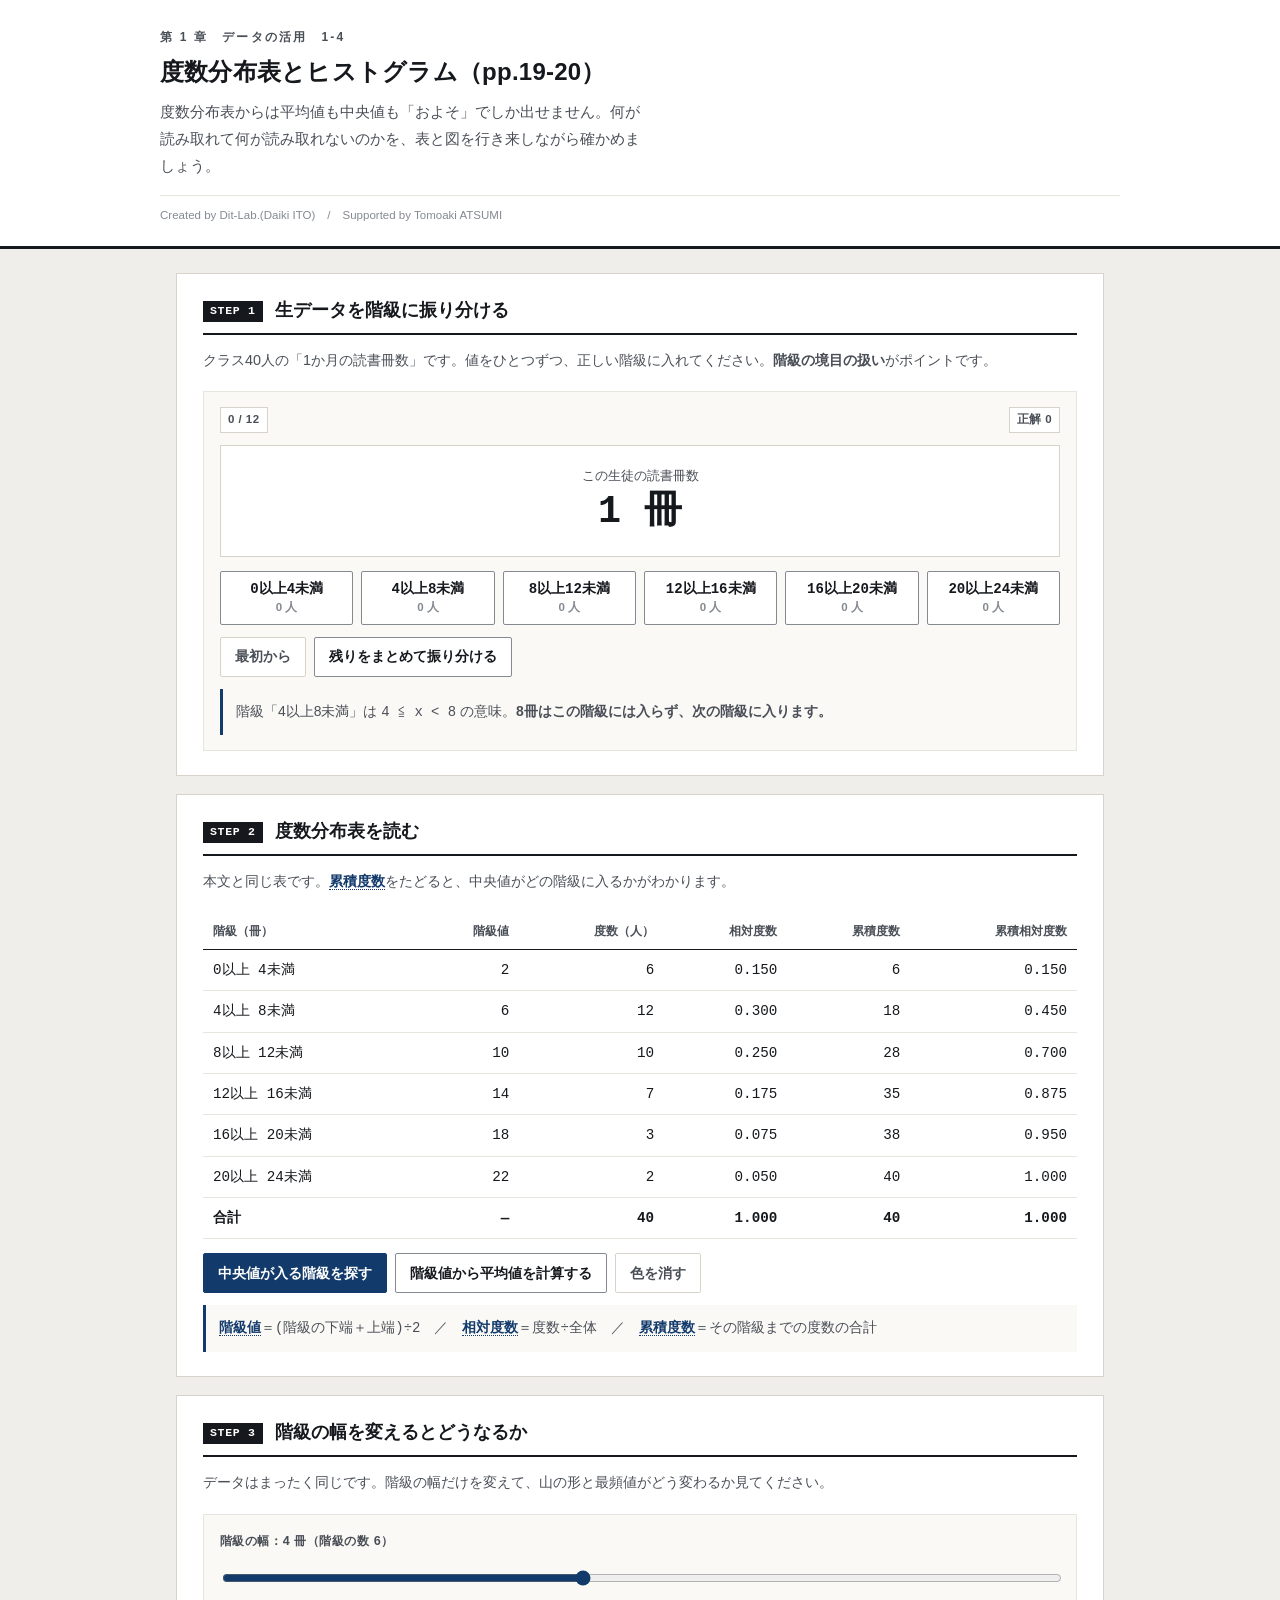
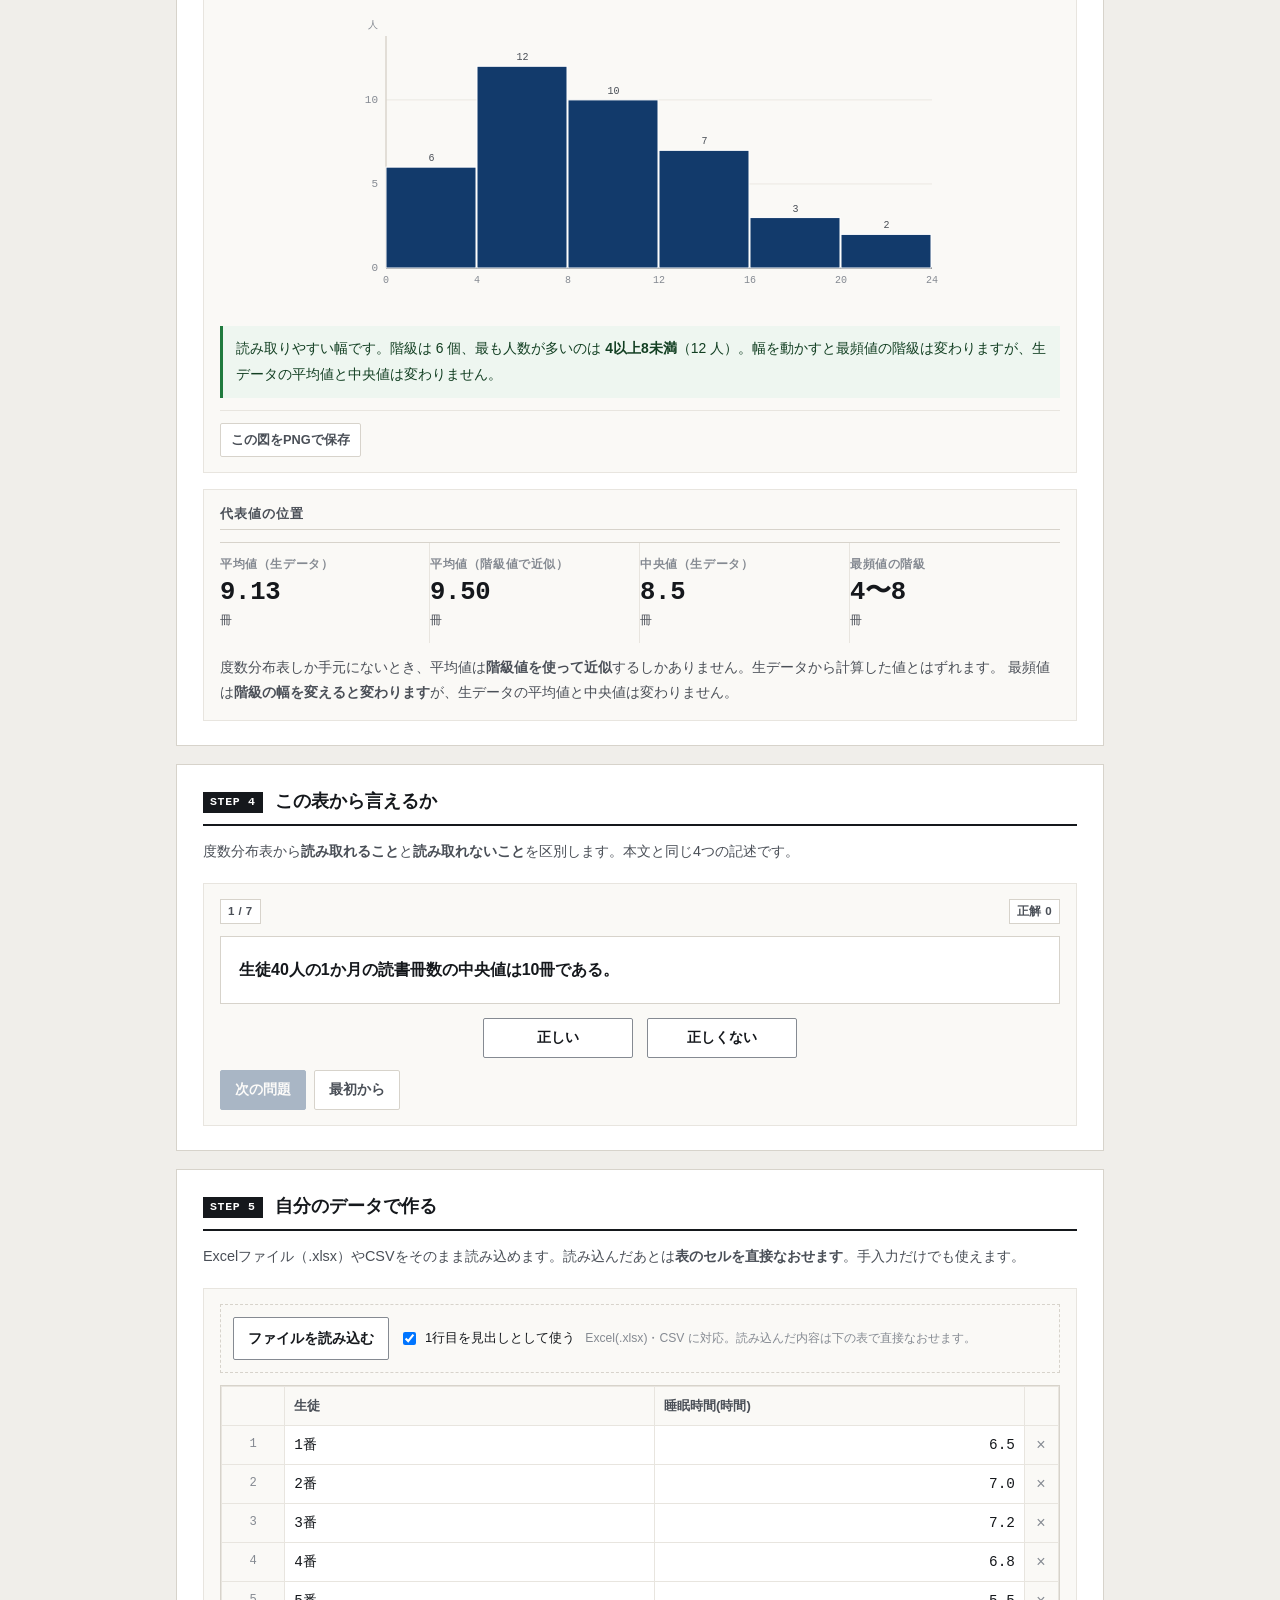
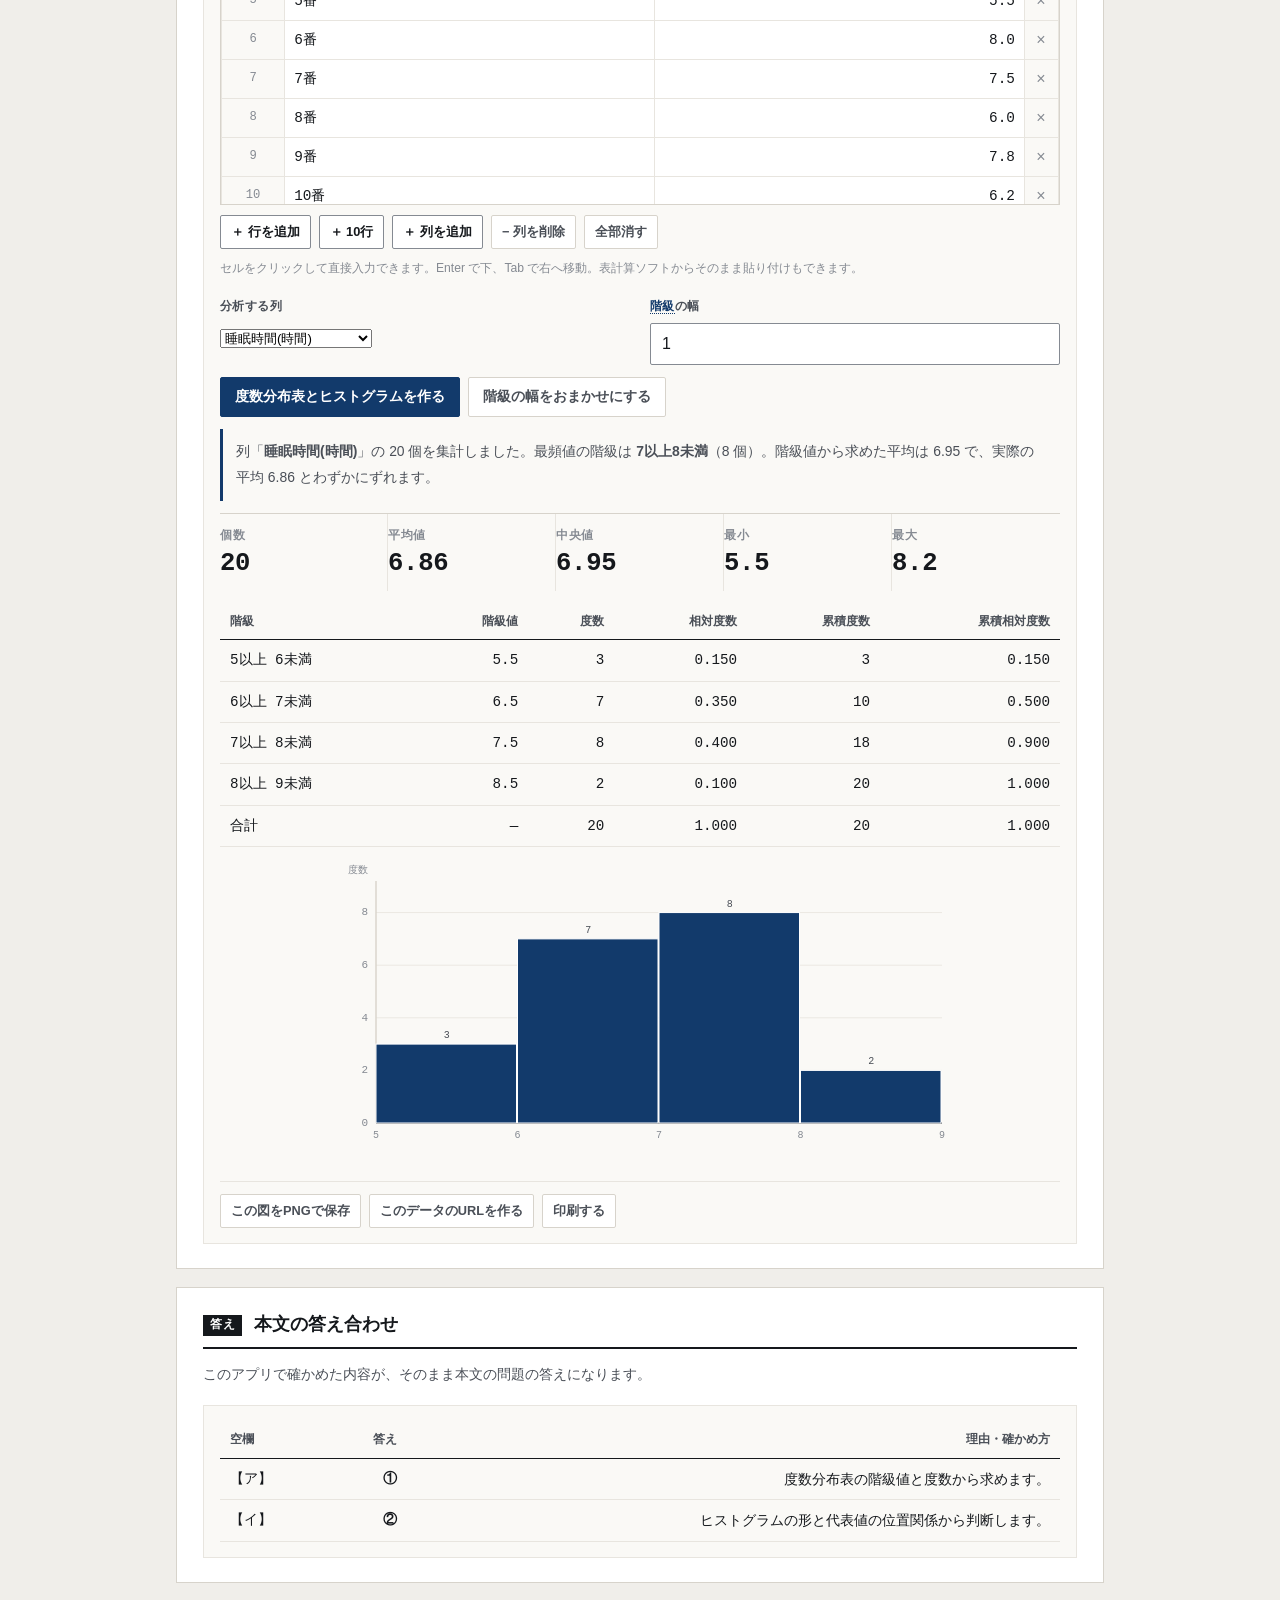
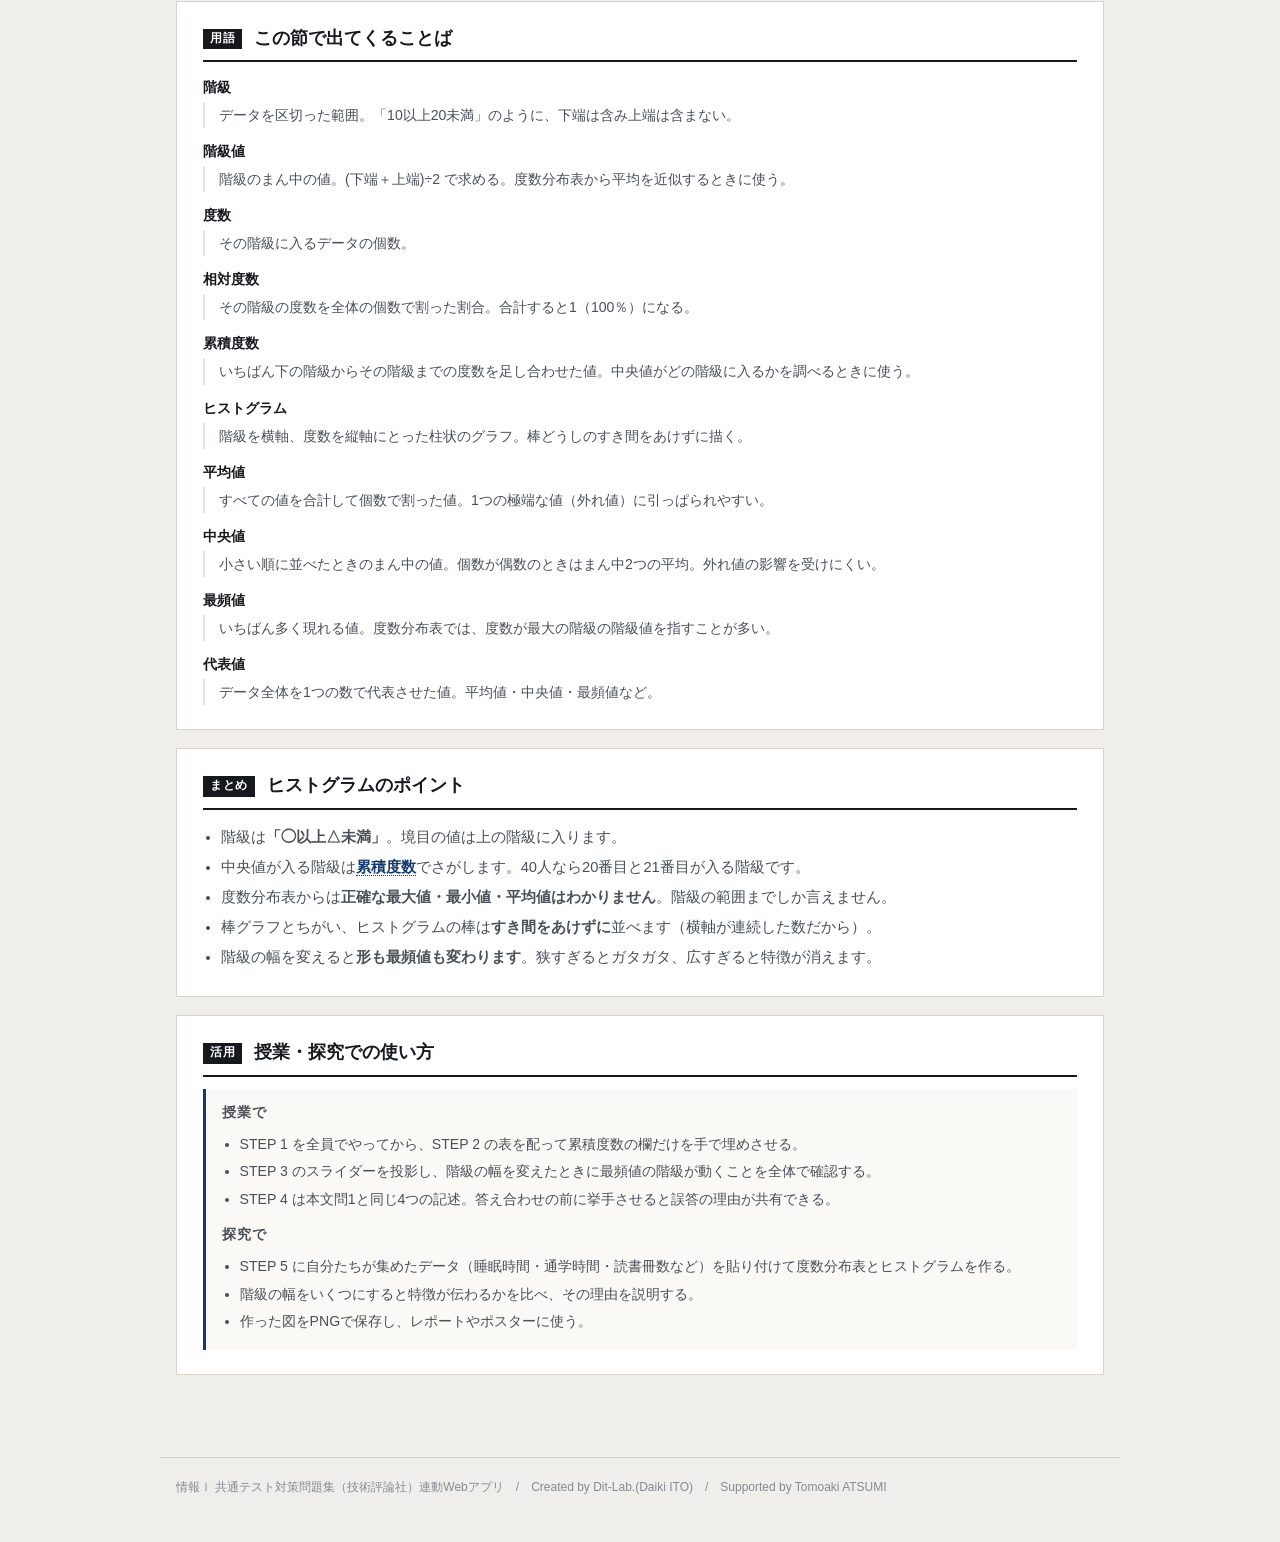
==== commit de6bbab5: "fix: 設問見出しのレイアウト不具合を修正（.qhead→.pq）" ====
--- a/index.html
+++ b/index.html
@@ -6,7 +6,7 @@
 <title>度数分布表とヒストグラム｜情報Ⅰ共通テスト対策問題集</title>
 <meta name="description" content="度数分布表からは平均値も中央値も「およそ」でしか出せません。何が読み取れて何が読み取れないのかを、表と図を行き来しながら確かめましょう。">
 <link rel="icon" href="data:image/svg+xml,%3Csvg xmlns=%22http://www.w3.org/2000/svg%22 viewBox=%220 0 32 32%22%3E%3Crect width=%2232%22 height=%2232%22 fill=%22%2315181c%22/%3E%3Ctext x=%2216%22 y=%2222%22 font-size=%2218%22 font-family=%22monospace%22 fill=%22%23fff%22 text-anchor=%22middle%22%3E01%3C/text%3E%3C/svg%3E">
-<link rel="stylesheet" href="css/style.css?v=239696b1">
+<link rel="stylesheet" href="css/style.css?v=ea93572e">
 <link rel="stylesheet" href="css/app.css?v=3ce3e877">
 </head>
 <body>
--- a/css/style.css
+++ b/css/style.css
@@ -68,6 +68,7 @@
 .grid{display:grid; gap:20px}
 .grid > *{min-width:0}          /* 子の中身で列が広がるのを防ぐ */
 @media(min-width:800px){ .grid.c2{grid-template-columns:1fr 1fr} }
+@media(min-width:800px){ .grid.c21{grid-template-columns:1.45fr 1fr} }
 
 .panel{border:1px solid var(--rule-2); background:var(--paper-2); padding:15px 16px; min-width:0}
 .panel > h3{
@@ -225,7 +226,7 @@
   .dg-c, .dg-h{ min-width:110px }
 }
 @media (max-width:820px){
-  .grid.c2{grid-template-columns:1fr}
+  .grid.c2,.grid.c21{grid-template-columns:1fr}
   .dg-scroll{max-height:340px}
   .filebox{flex-direction:column; align-items:stretch}
   .filebox .sel{max-width:100%}
@@ -267,3 +268,13 @@
   cursor:pointer; font-size:.88rem; max-width:100%; text-align:left; font-family:inherit; color:var(--ink)}
 .cards .c:hover{background:var(--warn-bg)}
 .cards .c.used{opacity:.35; pointer-events:none}
+
+/* --- 予想してから実行 --- */
+.pmark{display:inline-block; background:var(--accent); color:#fff; font-size:.7rem; font-weight:700;
+  letter-spacing:.08em; padding:2px 7px; border-radius:2px; margin-right:8px; vertical-align:2px}
+input.pin{font-size:1.05rem; padding:7px 10px; border:1px solid var(--rule); border-radius:3px;
+  width:9em; max-width:100%; background:#fff}
+.btn-row .unit{color:var(--muted); font-size:.9rem}
+.choice4 .btn.on{border-color:var(--accent); box-shadow:inset 0 0 0 1px var(--accent); font-weight:700}
+/* 設問文の見出し（flex ではなく通常の段落。.qhead は左右振り分け用なので用途が別） */
+.pq{margin:0 0 10px; font-weight:700; line-height:1.85}
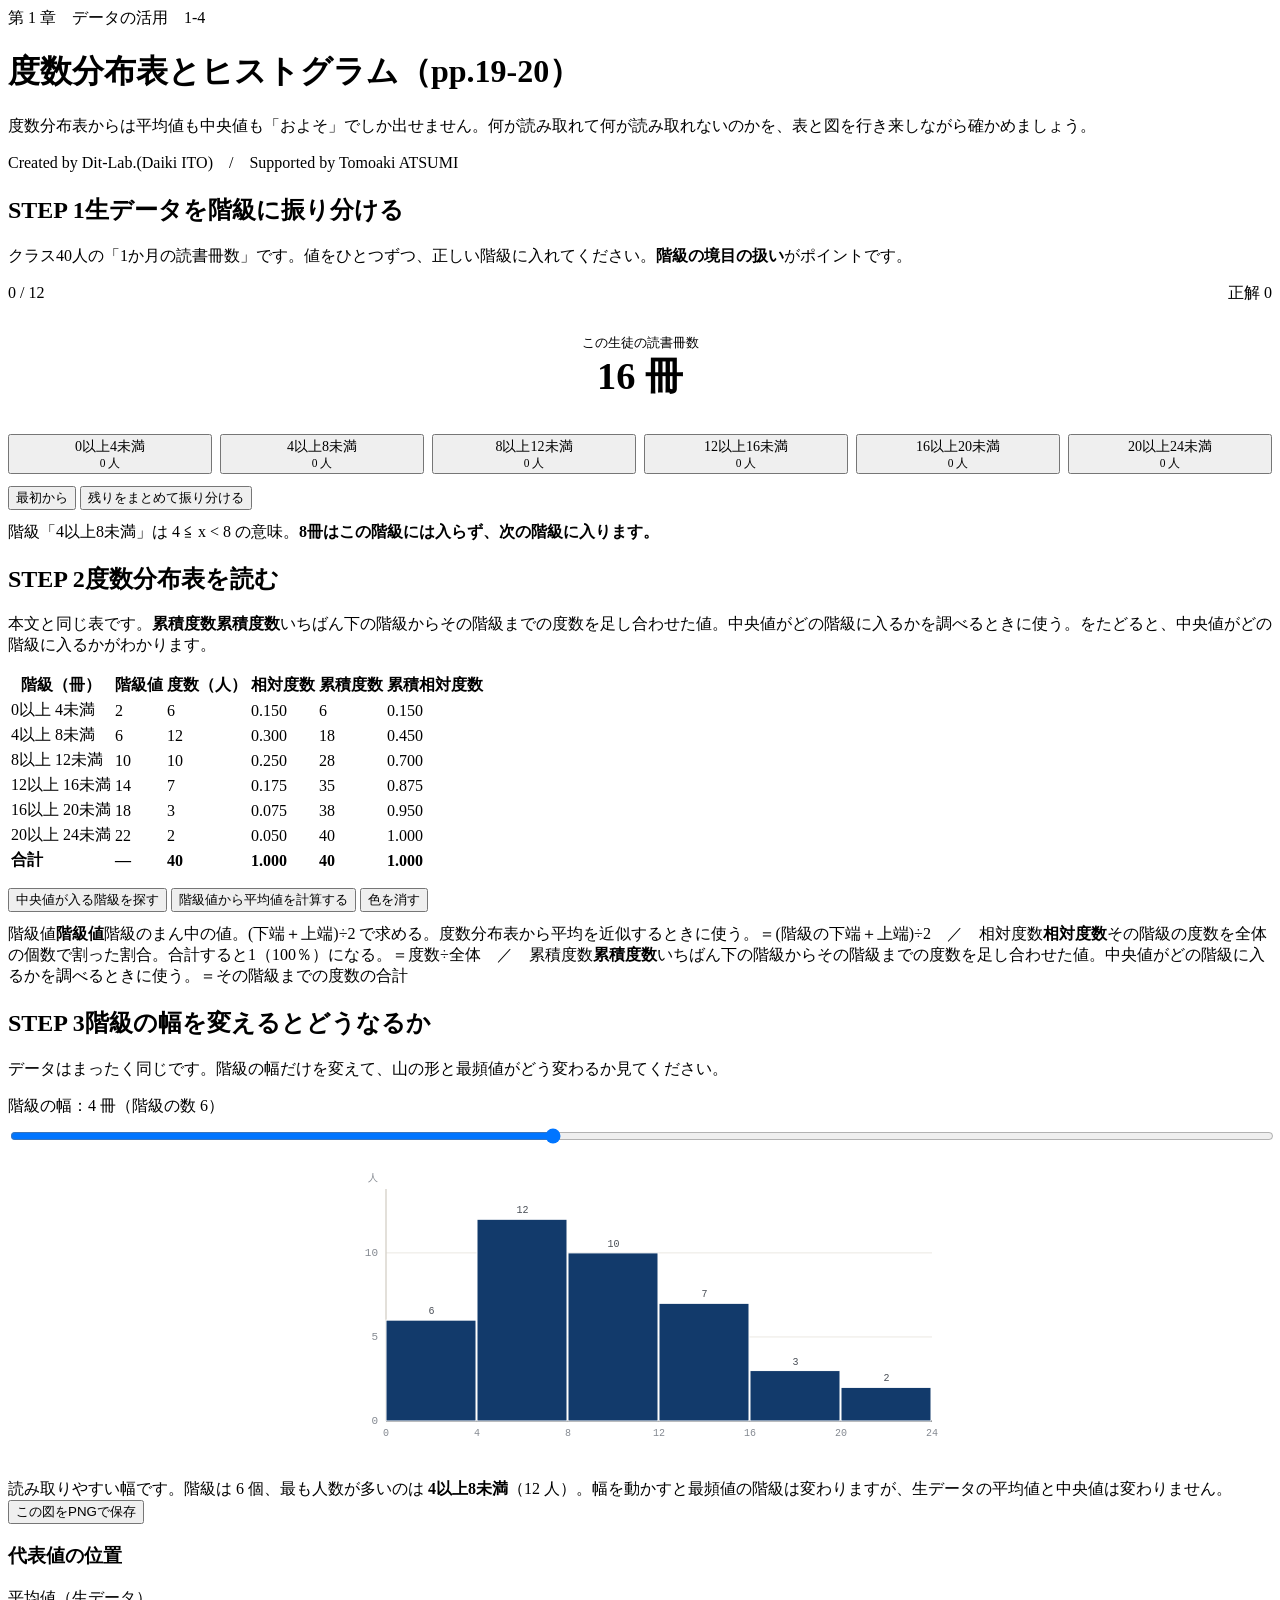
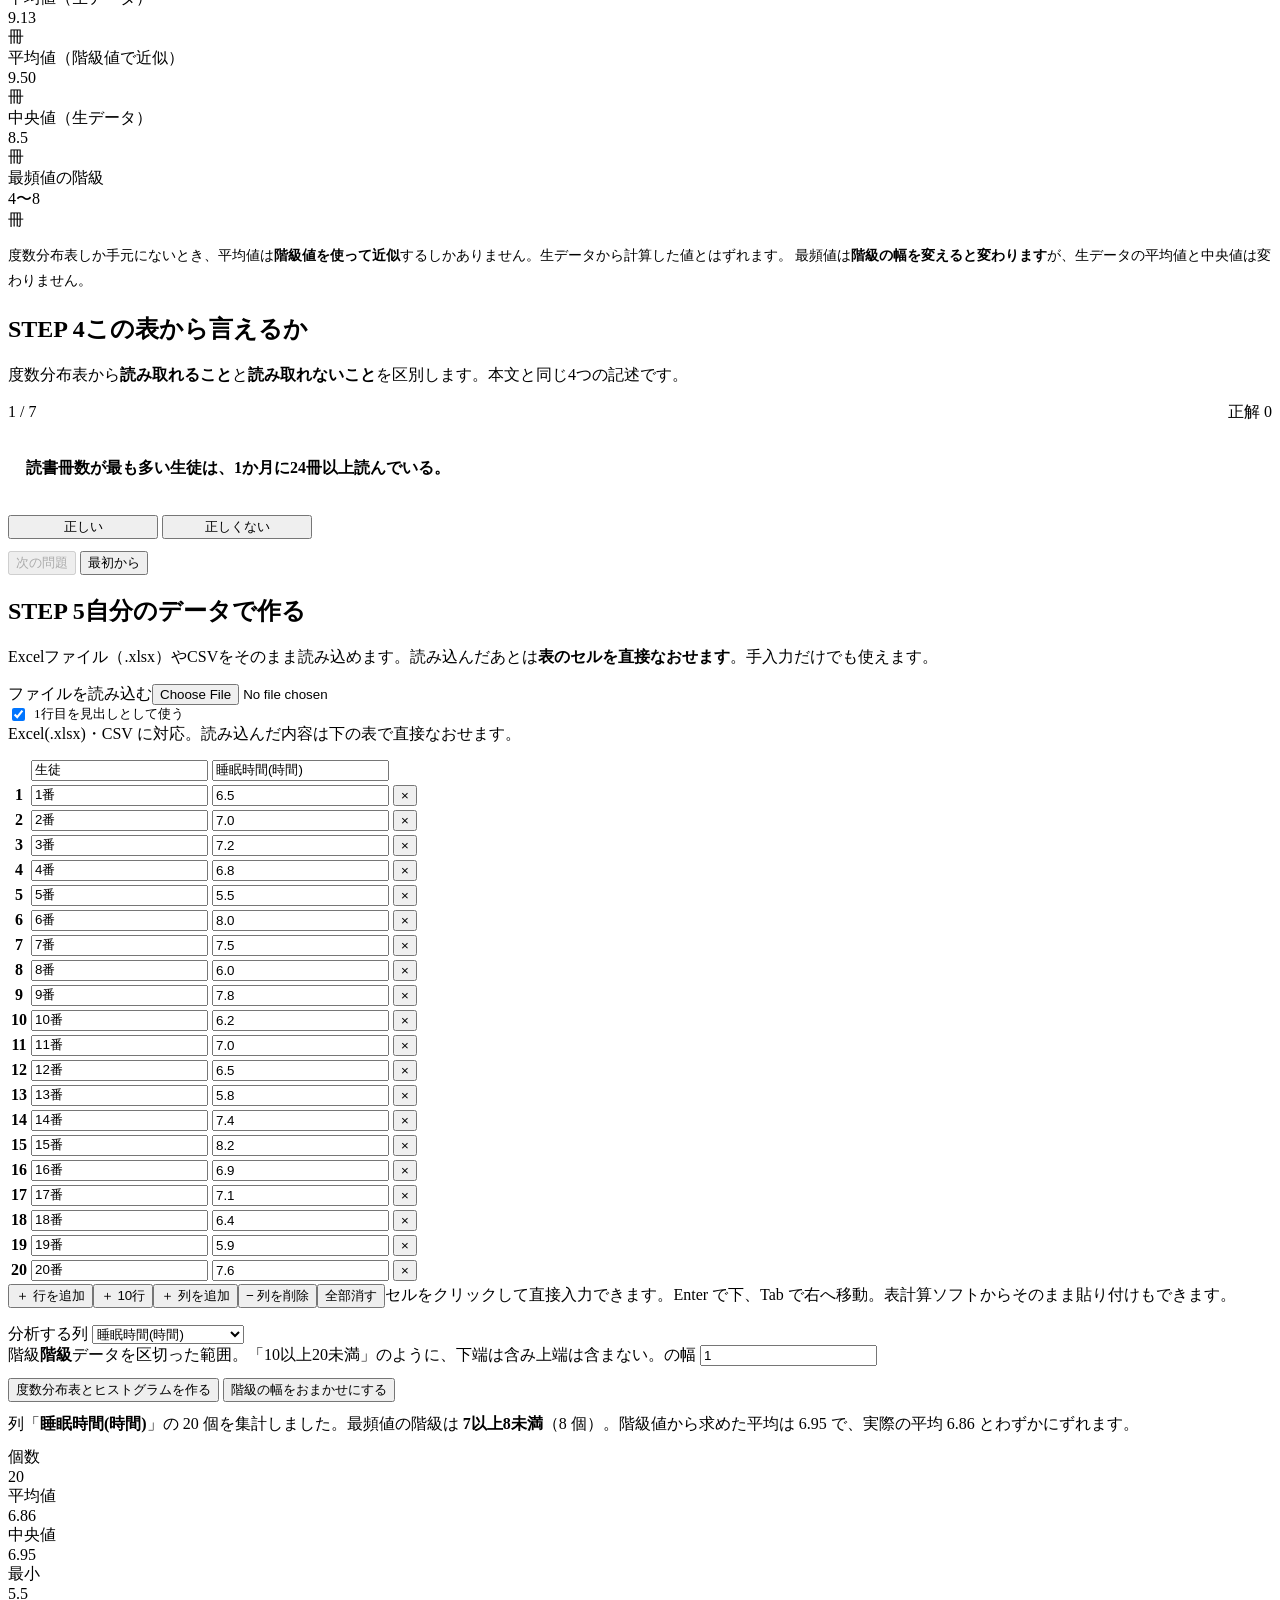
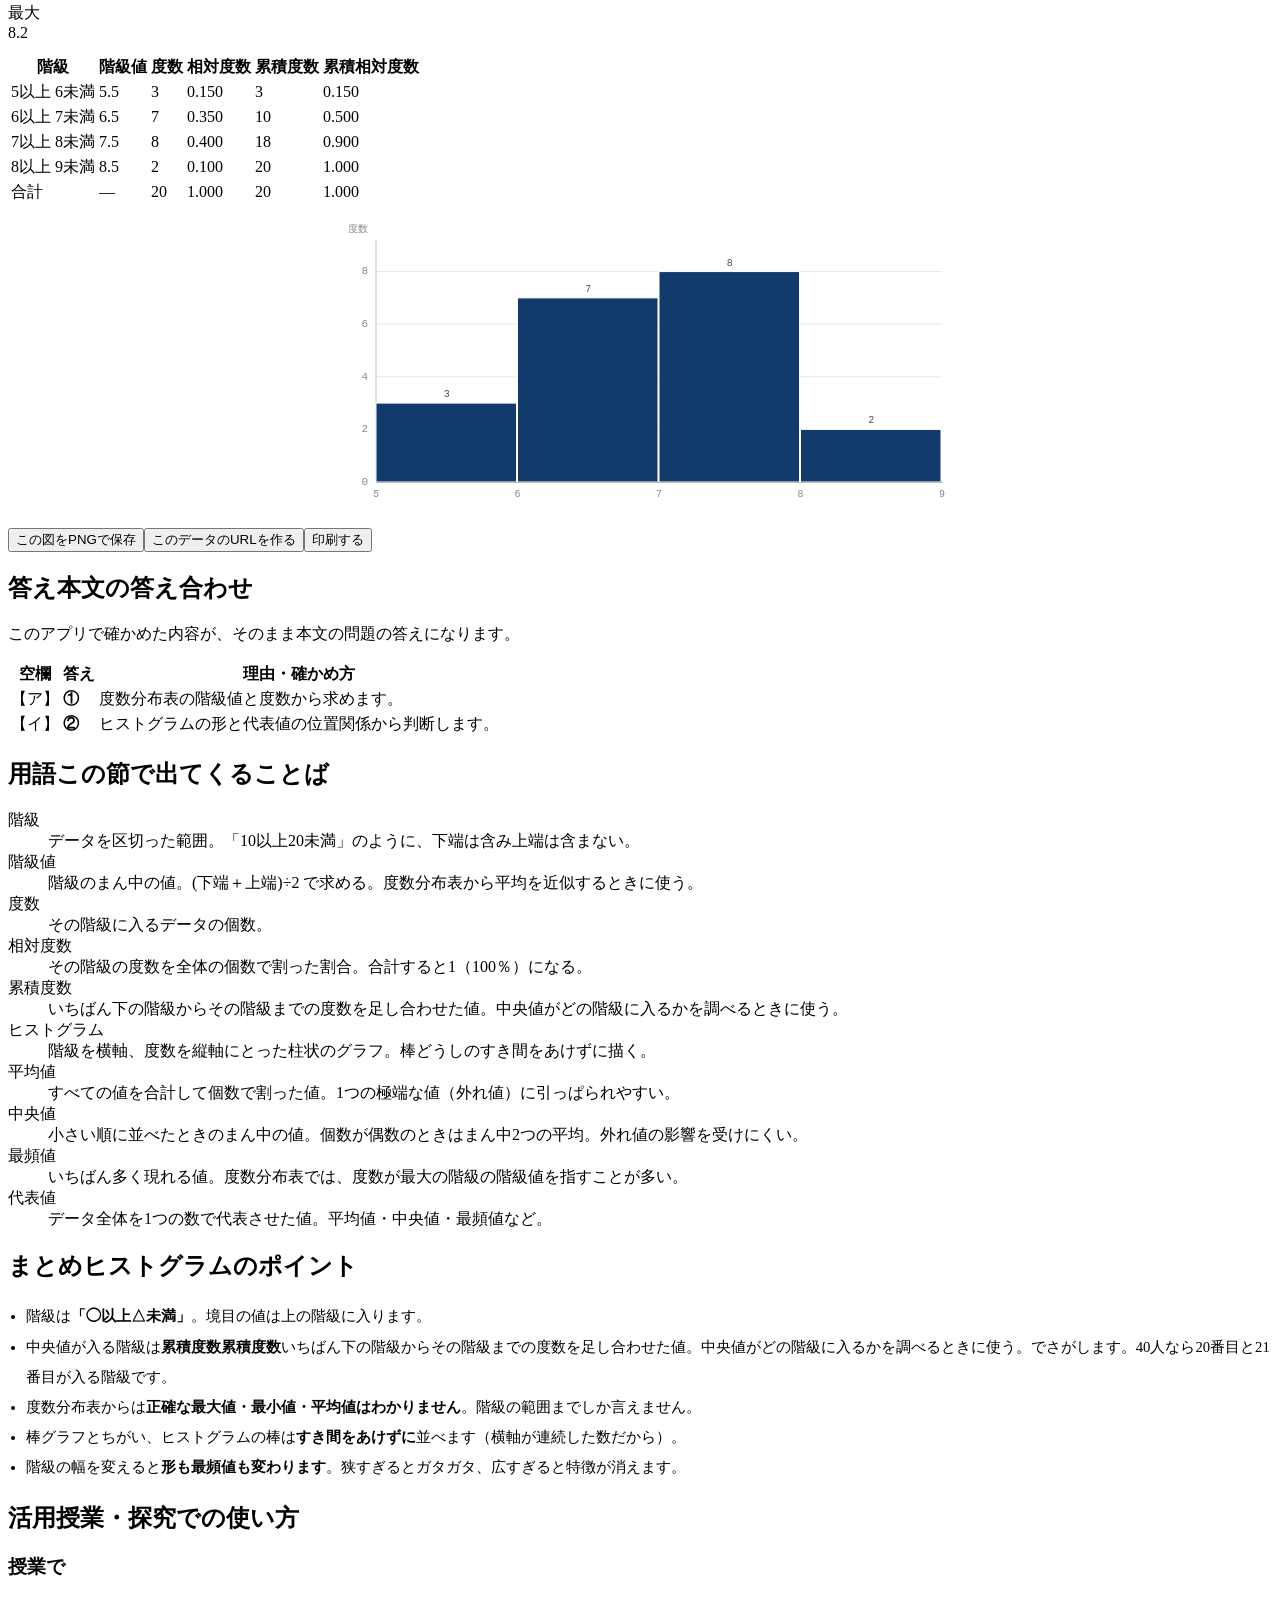
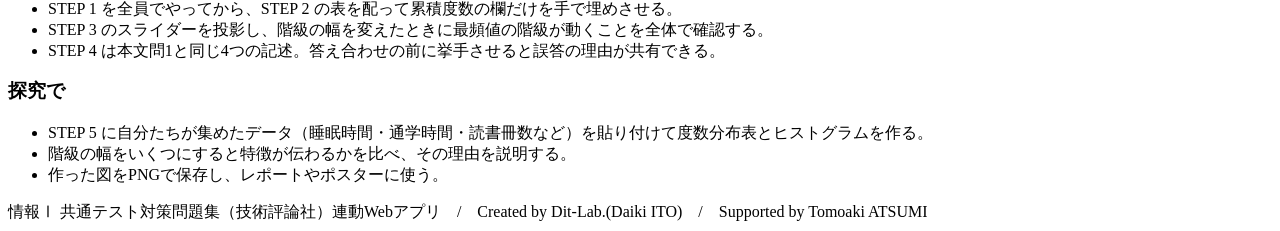
==== commit a29995f7: "fix: 解説文が折り返さず画面からはみ出す場合がある不具合を修正" ====
--- a/index.html
+++ b/index.html
@@ -6,7 +6,7 @@
 <title>度数分布表とヒストグラム｜情報Ⅰ共通テスト対策問題集</title>
 <meta name="description" content="度数分布表からは平均値も中央値も「およそ」でしか出せません。何が読み取れて何が読み取れないのかを、表と図を行き来しながら確かめましょう。">
 <link rel="icon" href="data:image/svg+xml,%3Csvg xmlns=%22http://www.w3.org/2000/svg%22 viewBox=%220 0 32 32%22%3E%3Crect width=%2232%22 height=%2232%22 fill=%22%2315181c%22/%3E%3Ctext x=%2216%22 y=%2222%22 font-size=%2218%22 font-family=%22monospace%22 fill=%22%23fff%22 text-anchor=%22middle%22%3E01%3C/text%3E%3C/svg%3E">
-<link rel="stylesheet" href="css/style.css?v=ea93572e">
+<link rel="stylesheet" href="css/style.css?v=1b60c856">
 <link rel="stylesheet" href="css/app.css?v=3ce3e877">
 </head>
 <body>
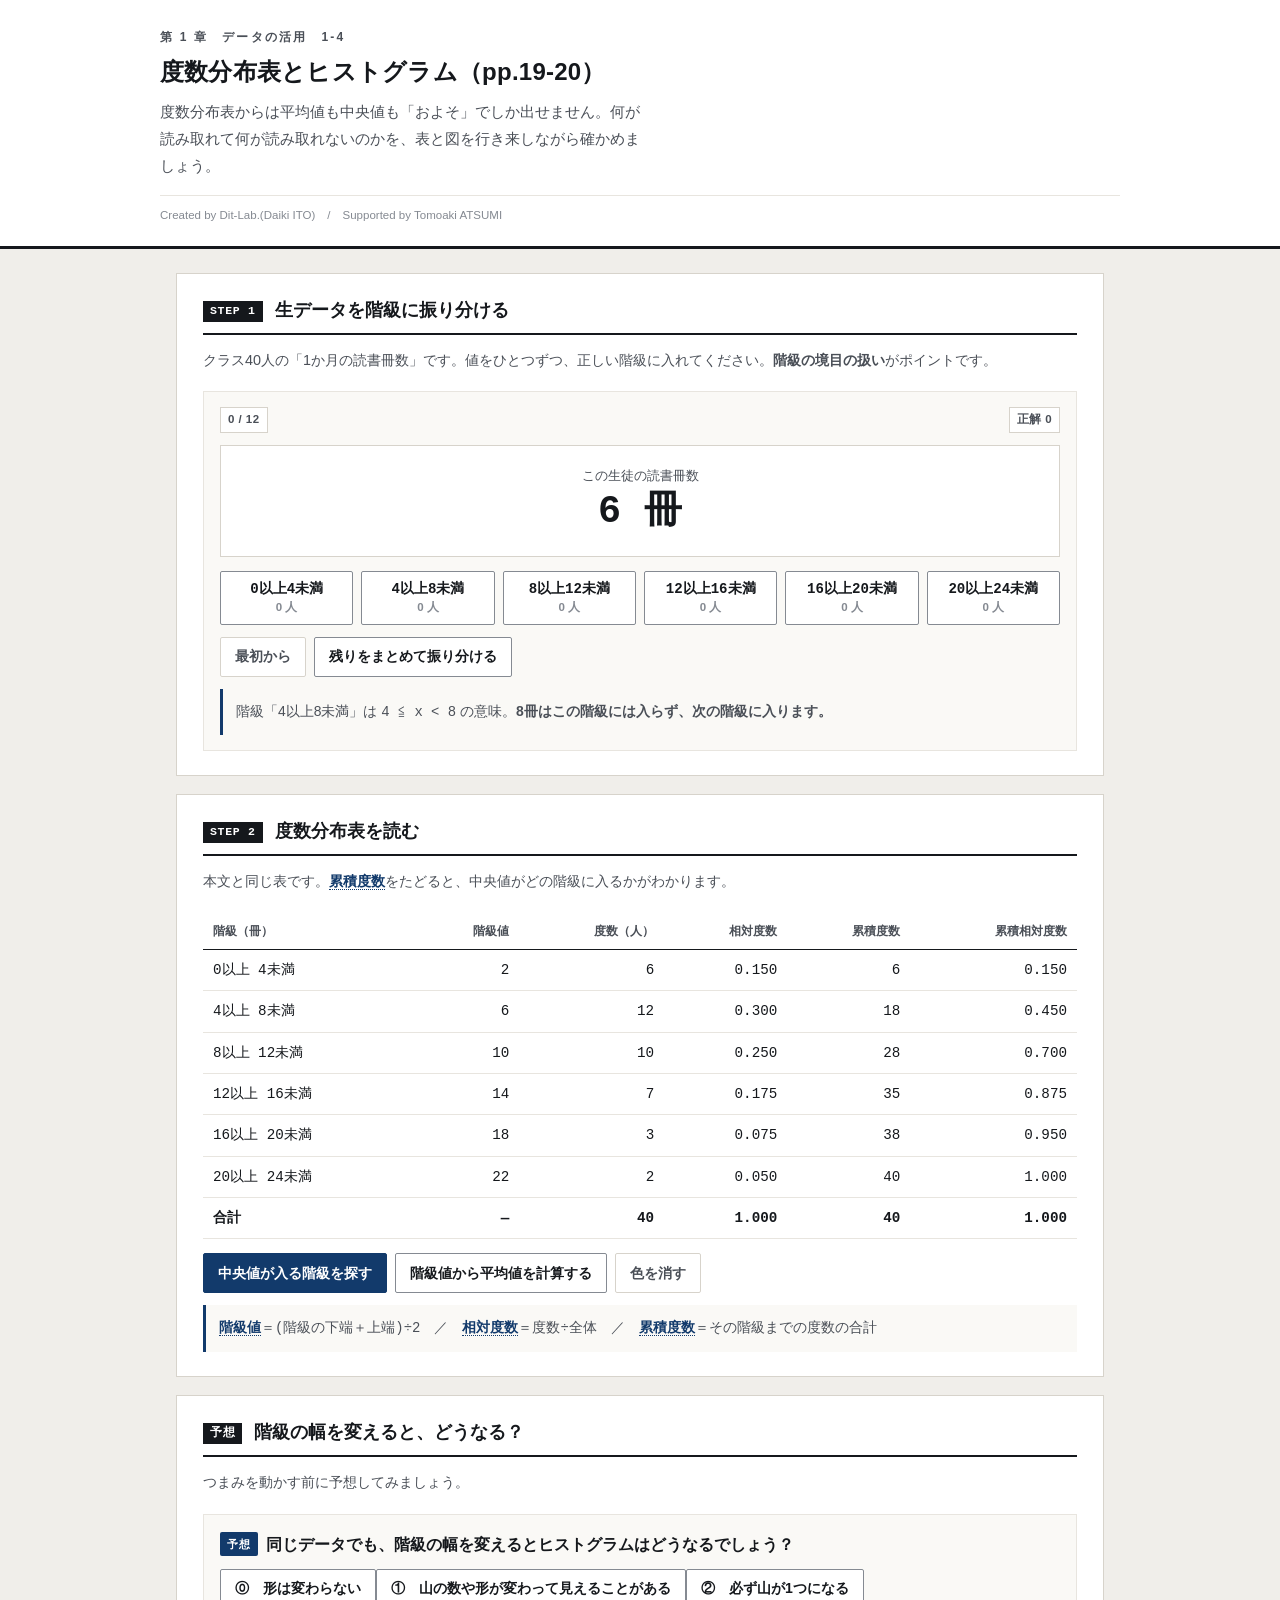
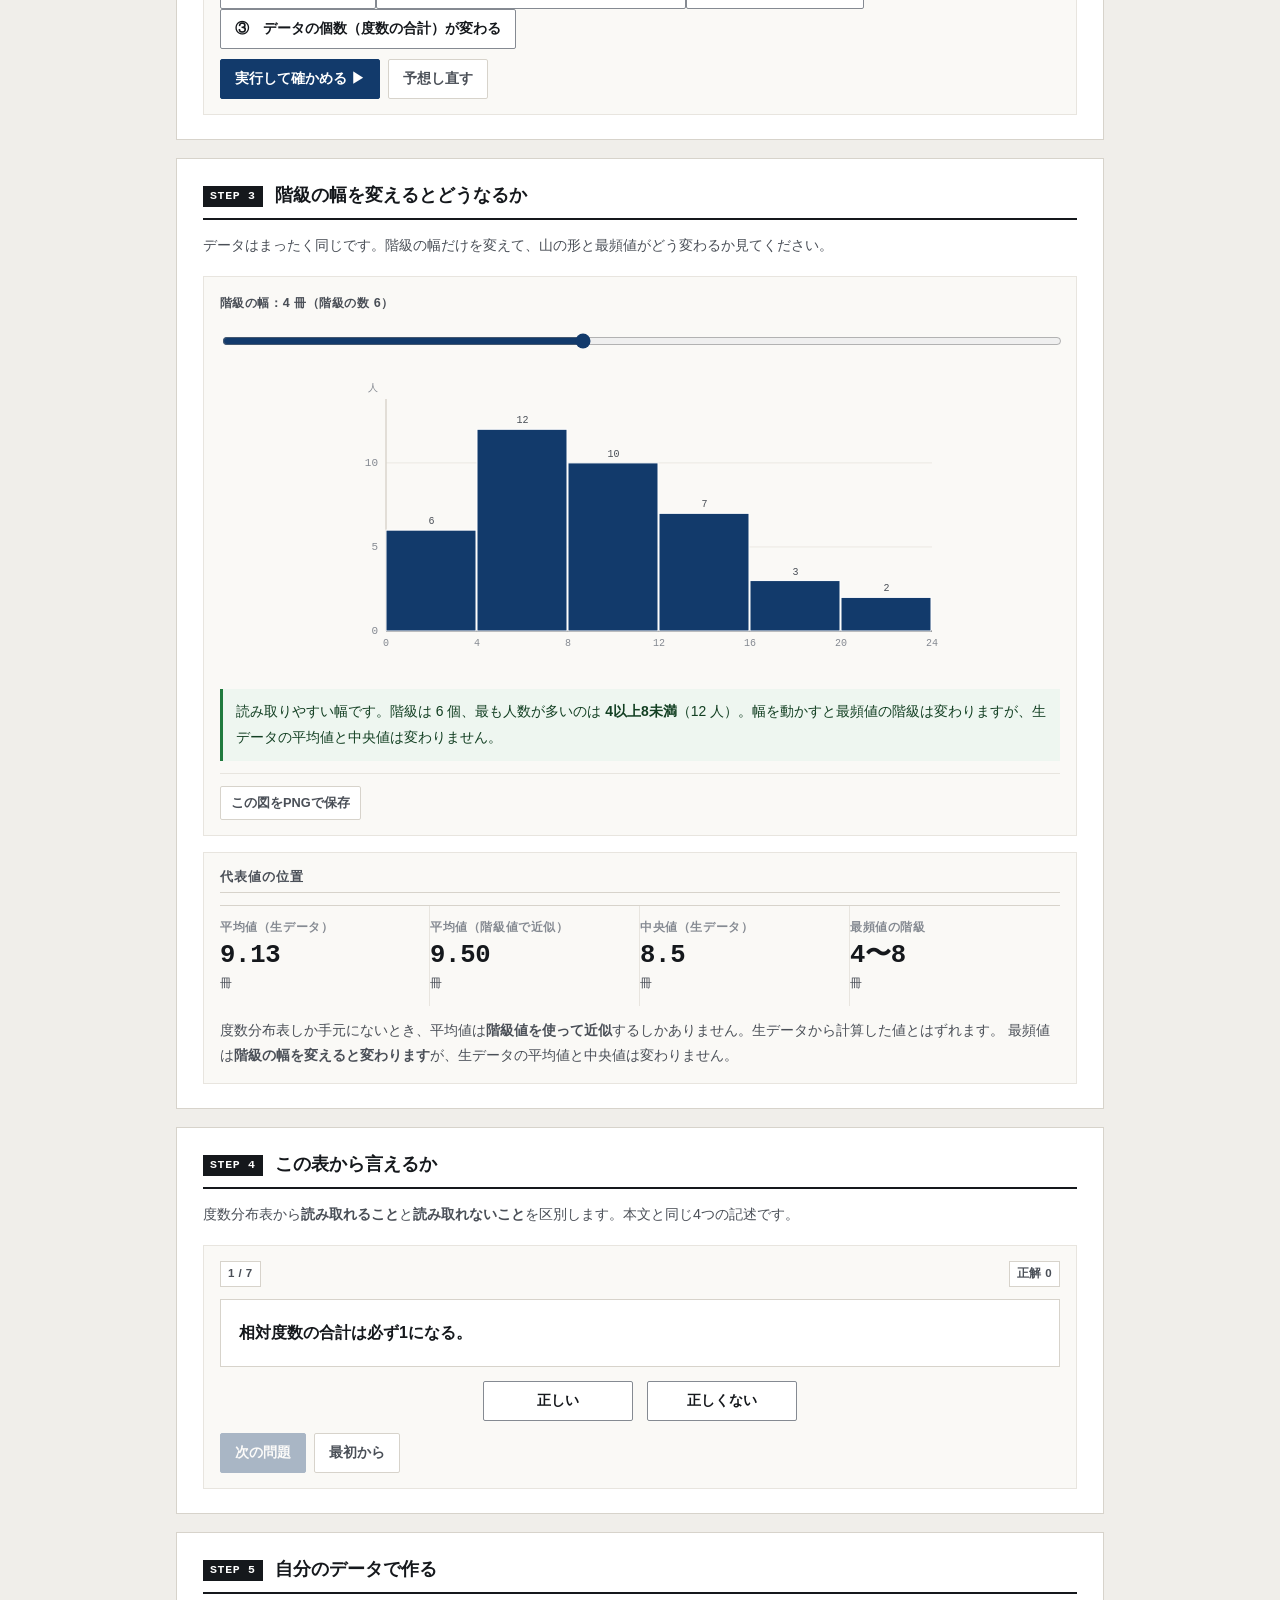
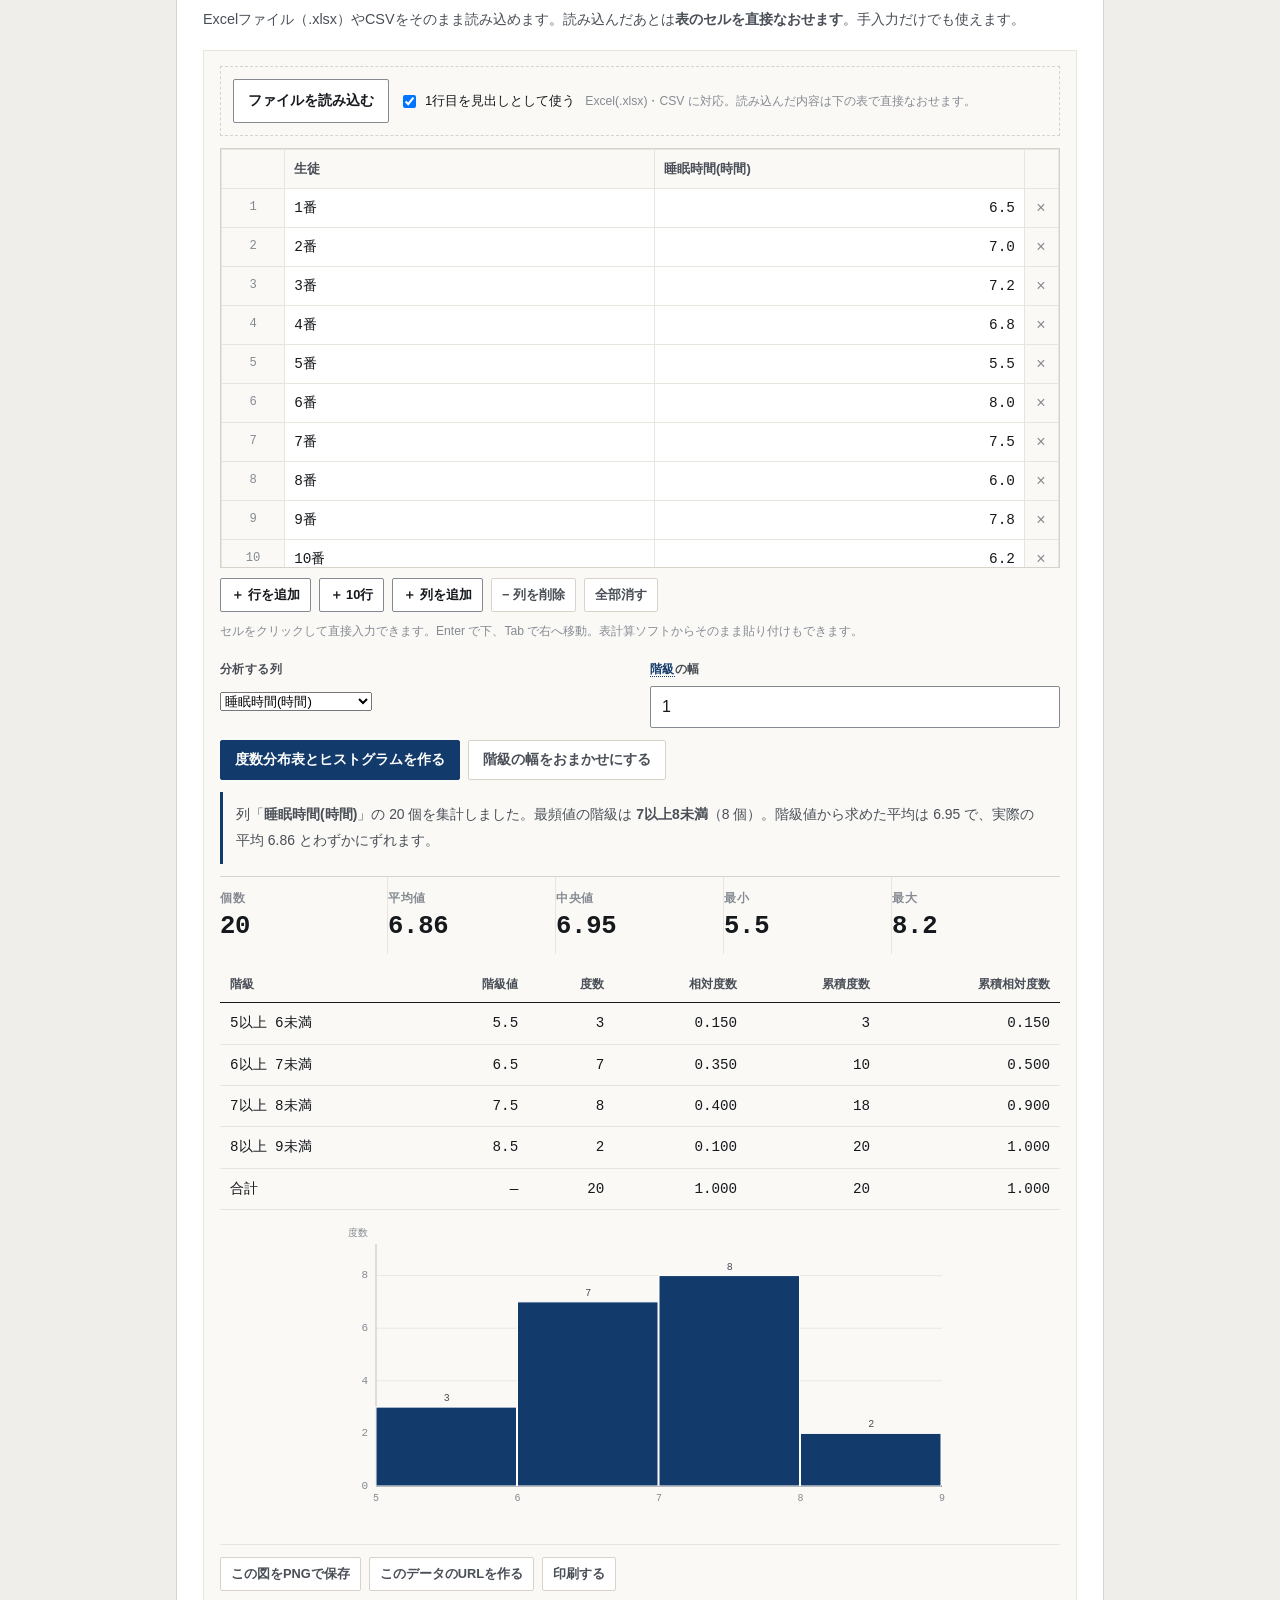
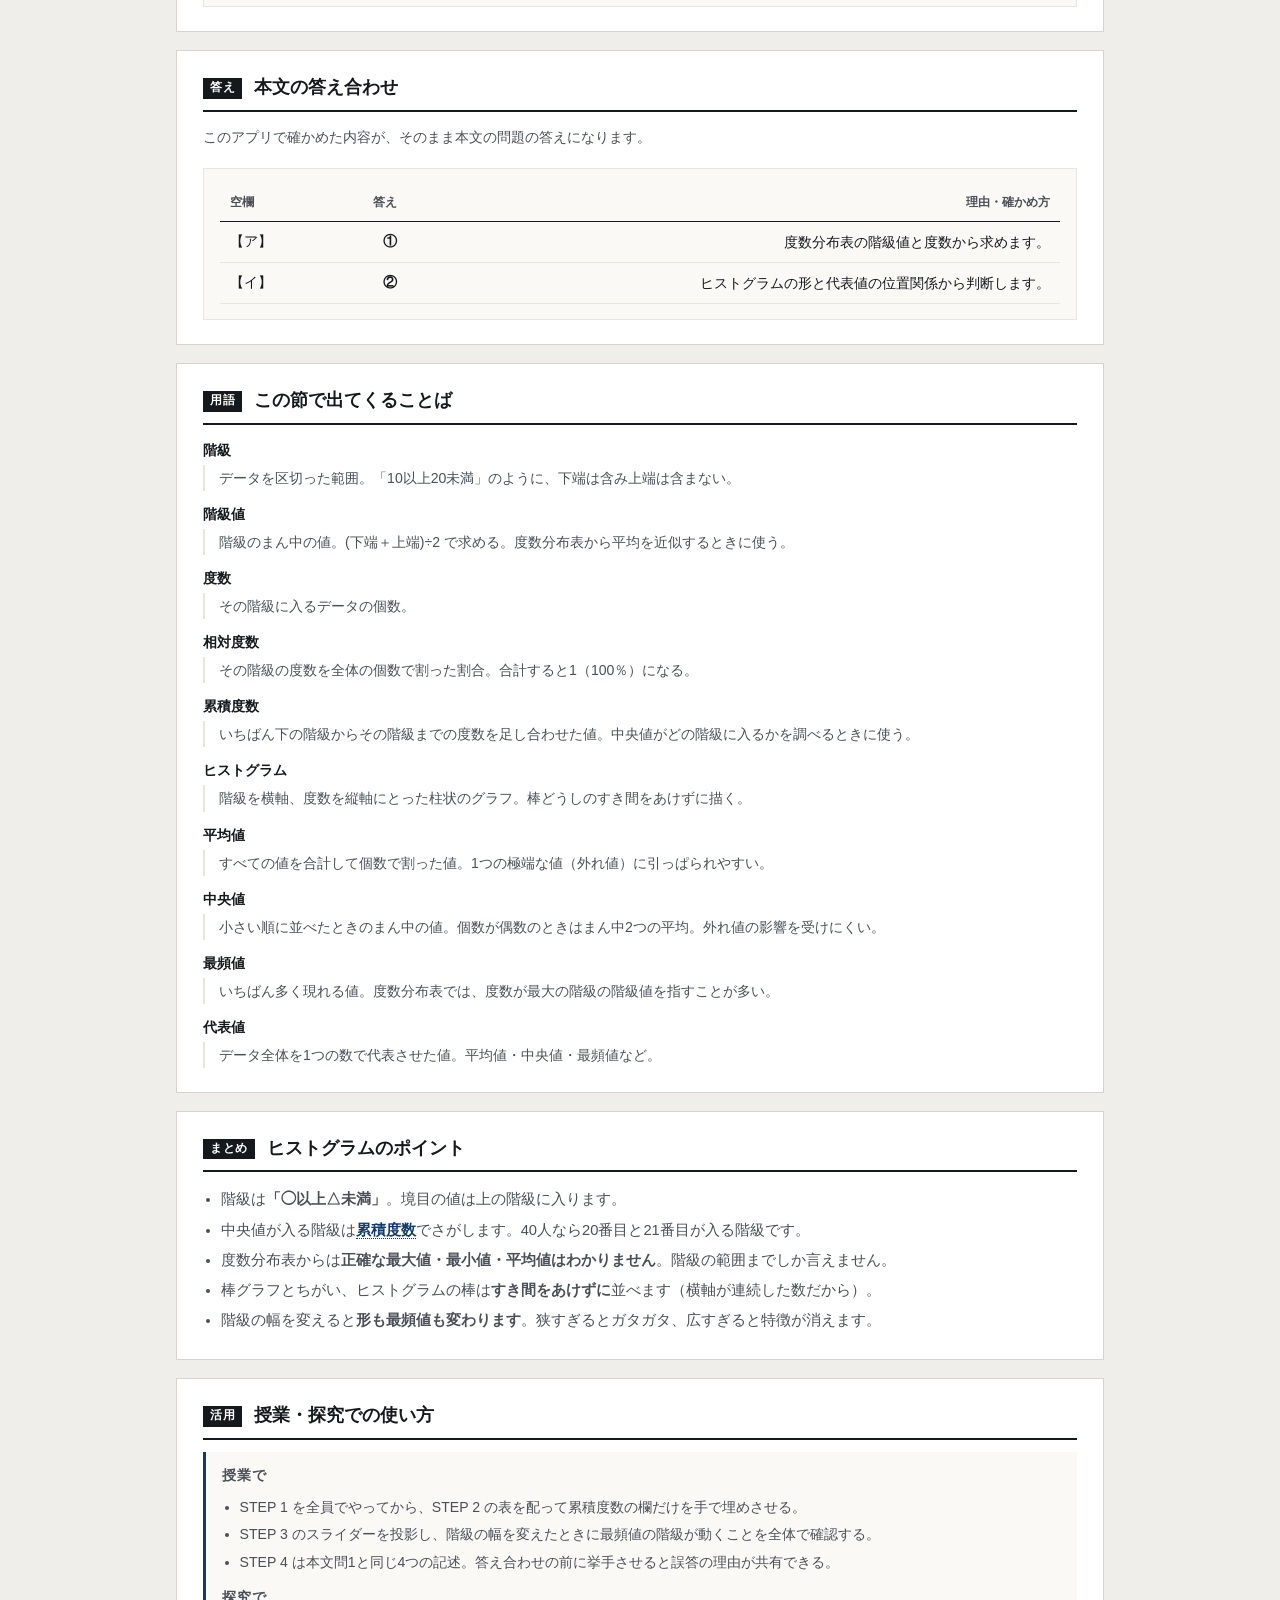
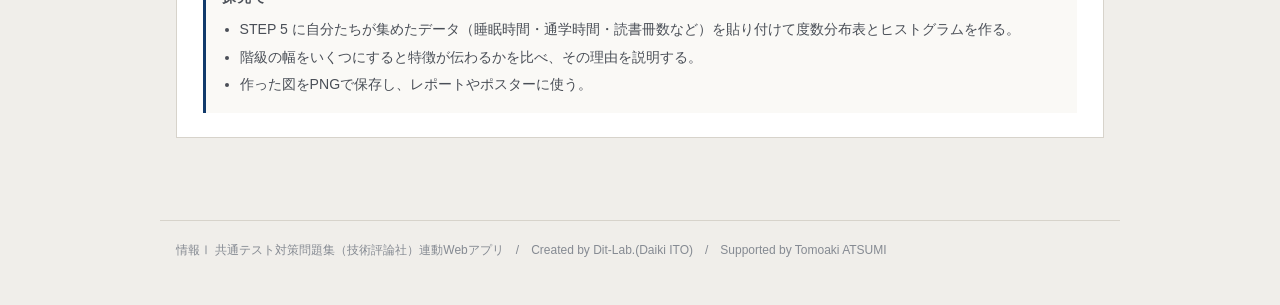
==== commit 98978deb: "feat: 予想してから確かめるステップを追加（直感が外れやすい点を明確化）" ====
--- a/index.html
+++ b/index.html
@@ -6,7 +6,7 @@
 <title>度数分布表とヒストグラム｜情報Ⅰ共通テスト対策問題集</title>
 <meta name="description" content="度数分布表からは平均値も中央値も「およそ」でしか出せません。何が読み取れて何が読み取れないのかを、表と図を行き来しながら確かめましょう。">
 <link rel="icon" href="data:image/svg+xml,%3Csvg xmlns=%22http://www.w3.org/2000/svg%22 viewBox=%220 0 32 32%22%3E%3Crect width=%2232%22 height=%2232%22 fill=%22%2315181c%22/%3E%3Ctext x=%2216%22 y=%2222%22 font-size=%2218%22 font-family=%22monospace%22 fill=%22%23fff%22 text-anchor=%22middle%22%3E01%3C/text%3E%3C/svg%3E">
-<link rel="stylesheet" href="css/style.css?v=1b60c856">
+<link rel="stylesheet" href="css/style.css?v=bdbb3cb0">
 <link rel="stylesheet" href="css/app.css?v=3ce3e877">
 </head>
 <body>
@@ -67,6 +67,12 @@
     <div class="note info" style="margin-top:12px">
       <span class="term" data-t="階級値">階級値</span>＝<span class="mono">(階級の下端＋上端)÷2</span>　／　<span class="term" data-t="相対度数">相対度数</span>＝<span class="mono">度数÷全体</span>　／　<span class="term" data-t="累積度数">累積度数</span>＝<span class="mono">その階級までの度数の合計</span>
     </div>
+  </section>
+
+  <section class="step">
+    <h2><span class="no">予想</span>階級の幅を変えると、どうなる？</h2>
+    <p class="desc">つまみを動かす前に予想してみましょう。</p>
+    <div class="panel"><div id="pdH"></div></div>
   </section>
 
   <section class="step" id="step3">
@@ -199,6 +205,7 @@
 <script src="js/grid.js?v=b72ee2f5"></script>
 <script src="js/datainput.js?v=dbe2aecf"></script>
 <script src="js/terms.js?v=e9184cc4"></script>
-<script src="js/app.js?v=69c99e18"></script>
+<script src="js/predict.js?v=1b9c8bf0"></script>
+<script src="js/app.js?v=61aba8ca"></script>
 </body>
 </html>
--- a/css/style.css
+++ b/css/style.css
@@ -0,0 +1,300 @@
+/* =========================================================
+   情報Ⅰ 共通テスト対策問題集 — Web アプリ共通スタイル
+   紙面（参考書）に寄せた設計。装飾色は使わず、色は意味を持つときだけ。
+   ========================================================= */
+
+:root{
+  --paper:#ffffff;
+  --paper-2:#faf9f6;      /* うすい紙 */
+  --bg:#f0eeea;           /* 台紙 */
+  --ink:#15181c;
+  --ink-2:#4a4f57;
+  --ink-3:#858a92;
+  --rule:#d7d3cb;         /* 罫線 */
+  --rule-2:#e8e5df;
+  --accent:#123a6b;       /* 濃紺。主要操作と現在地だけに使う */
+  --accent-w:#e9eef6;
+  --zero:#c0392b;         /* 左＝0 */
+  --one:#1d4ed8;          /* 右＝1 */
+  --ok:#1f7a3d;   --ok-bg:#eef6f0;
+  --ng:#b3261e;   --ng-bg:#fbefee;
+  --warn:#8a5a00; --warn-bg:#fbf5e8;
+  --font:"Hiragino Kaku Gothic ProN","Hiragino Sans","Yu Gothic Medium","Yu Gothic",
+         "Noto Sans JP",Meiryo,-apple-system,BlinkMacSystemFont,sans-serif;
+  --mono:"SFMono-Regular",Menlo,Consolas,"Courier New",monospace;
+}
+
+*{box-sizing:border-box}
+[hidden]{display:none !important}
+html{-webkit-text-size-adjust:100%}
+body{
+  margin:0; background:var(--bg); color:var(--ink);
+  font-family:var(--font); font-size:16px; line-height:1.85;
+  font-feature-settings:"palt" 1;
+}
+h1,h2,h3,h4{line-height:1.45; margin:0; font-weight:700}
+p{margin:0 0 .75em} p:last-child{margin-bottom:0}
+a{color:var(--accent)}
+
+/* ---------- 標題 ---------- */
+.app-header{background:var(--paper); border-bottom:3px solid var(--ink); padding:26px 20px 20px}
+.app-header .inner{max-width:960px; margin:0 auto}
+.app-header .eyebrow{
+  font-size:.75rem; font-weight:700; color:var(--ink-2); letter-spacing:.18em;
+  display:block; margin-bottom:7px;
+}
+.app-header h1{font-size:1.5rem; letter-spacing:.01em}
+.app-header .lead{font-size:.92rem; color:var(--ink-2); margin-top:9px; max-width:60ch}
+.app-header .credit{
+  font-size:.72rem; color:var(--ink-3); margin-top:14px;
+  padding-top:9px; border-top:1px solid var(--rule-2);
+}
+
+/* ---------- 版面 ---------- */
+.wrap{max-width:960px; margin:0 auto; padding:24px 16px 64px}
+.step{background:var(--paper); border:1px solid var(--rule); padding:24px 26px; margin-bottom:18px}
+.step > h2{
+  display:flex; align-items:baseline; gap:12px; font-size:1.1rem;
+  padding-bottom:9px; border-bottom:2px solid var(--ink); margin-bottom:12px;
+}
+.step > h2 .no{
+  flex:none; font-family:var(--mono); font-size:.72rem; font-weight:700;
+  background:var(--ink); color:var(--paper); padding:2px 7px; letter-spacing:.06em;
+  position:relative; top:-2px;
+}
+.step > .desc{color:var(--ink-2); font-size:.9rem; margin-bottom:18px}
+.step[hidden]{display:none}
+
+.grid{display:grid; gap:20px}
+.grid > *{min-width:0}          /* 子の中身で列が広がるのを防ぐ */
+@media(min-width:800px){ .grid.c2{grid-template-columns:1fr 1fr} }
+@media(min-width:800px){ .grid.c21{grid-template-columns:1.45fr 1fr} }
+
+.panel{border:1px solid var(--rule-2); background:var(--paper-2); padding:15px 16px; min-width:0}
+.panel > h3{
+  font-size:.8rem; font-weight:700; color:var(--ink-2); letter-spacing:.08em;
+  margin-bottom:12px; padding-bottom:6px; border-bottom:1px solid var(--rule);
+}
+
+/* ---------- 部品 ---------- */
+.btn{
+  appearance:none; border:1px solid var(--ink-3); background:var(--paper); color:var(--ink);
+  font-family:inherit; font-size:.88rem; font-weight:700; padding:8px 14px;
+  border-radius:2px; cursor:pointer; min-height:40px; line-height:1.4;
+  transition:background .12s, border-color .12s, color .12s;
+}
+.btn:hover:not(:disabled){background:var(--accent-w); border-color:var(--accent); color:var(--accent)}
+.btn:disabled{opacity:.35; cursor:not-allowed}
+.btn.primary{background:var(--accent); color:var(--paper); border-color:var(--accent)}
+.btn.primary:hover:not(:disabled){background:#0d2c53; color:var(--paper)}
+.btn.ghost{border-color:var(--rule); color:var(--ink-2)}
+.btn.sm{font-size:.8rem; padding:5px 10px; min-height:34px}
+.btn-row{display:flex; flex-wrap:wrap; gap:8px; align-items:center}
+
+/* タブ（見出し下線式） */
+.seg{display:flex; gap:0; border-bottom:1px solid var(--rule)}
+.seg button{
+  appearance:none; border:0; background:transparent; font-family:inherit; font-size:.88rem;
+  font-weight:700; color:var(--ink-3); padding:9px 4px; margin-right:26px; cursor:pointer;
+  border-bottom:3px solid transparent; margin-bottom:-1px; min-height:40px;
+}
+.seg button:hover{color:var(--ink-2)}
+.seg button[aria-pressed="true"]{color:var(--ink); border-bottom-color:var(--accent)}
+
+label.fld{display:block; font-size:.78rem; font-weight:700; color:var(--ink-2); margin-bottom:5px; letter-spacing:.04em}
+input[type=text], textarea, input[type=number]{
+  width:100%; font-family:inherit; font-size:1rem; color:var(--ink);
+  border:1px solid var(--ink-3); border-radius:2px; padding:9px 11px;
+  background:var(--paper); min-height:42px;
+}
+input:focus, textarea:focus{outline:2px solid var(--accent); outline-offset:-1px; border-color:var(--accent)}
+.btn:focus-visible, .seg button:focus-visible, .node-card:focus-visible{outline:2px solid var(--accent); outline-offset:2px}
+textarea{resize:vertical; line-height:1.7}
+.mono{font-family:var(--mono)}
+
+table.tbl{width:100%; border-collapse:collapse; font-size:.89rem}
+table.tbl th, table.tbl td{border-bottom:1px solid var(--rule-2); padding:7px 10px; text-align:right}
+table.tbl th:first-child, table.tbl td:first-child{text-align:left}
+table.tbl thead th{border-bottom:1.5px solid var(--ink); font-size:.76rem; color:var(--ink-2); font-weight:700; white-space:nowrap}
+.tbl-scroll{overflow-x:auto; -webkit-overflow-scrolling:touch; max-width:100%}
+
+.note{padding:10px 13px; font-size:.87rem; border-left:3px solid var(--ink-3); background:var(--paper-2); overflow-wrap:break-word; word-break:break-word}
+.note.ok{background:var(--ok-bg); border-left-color:var(--ok); color:#123f22}
+.note.ng{background:var(--ng-bg); border-left-color:var(--ng); color:#6d1a15}
+.note.info{background:var(--paper-2); border-left-color:var(--accent); color:var(--ink-2)}
+.note.warn{background:var(--warn-bg); border-left-color:var(--warn); color:#5c3d00}
+.note[hidden]{display:none}
+
+.badge{
+  display:inline-block; font-size:.72rem; font-weight:700; padding:1px 7px;
+  border:1px solid var(--rule); color:var(--ink-2); background:var(--paper); letter-spacing:.04em;
+}
+
+/* 数値は罫線で仕切るだけ。カードにしない */
+.metrics{display:flex; flex-wrap:wrap; gap:0; border-top:1px solid var(--rule)}
+.metric{flex:1 1 130px; padding:11px 14px 11px 0; border-right:1px solid var(--rule-2)}
+.metric:last-child{border-right:0}
+.metric .k{font-size:.74rem; color:var(--ink-3); font-weight:700; letter-spacing:.05em}
+.metric .v{font-size:1.6rem; font-weight:700; line-height:1.3; font-family:var(--mono); letter-spacing:-.01em}
+.metric .s{font-size:.76rem; color:var(--ink-2)}
+
+.bit0{color:var(--zero); font-weight:700}
+.bit1{color:var(--one); font-weight:700}
+
+.app-footer{
+  max-width:960px; margin:0 auto; padding:18px 16px 44px; color:var(--ink-3);
+  font-size:.75rem; border-top:1px solid var(--rule);
+}
+.sr-only{position:absolute;width:1px;height:1px;overflow:hidden;clip:rect(0 0 0 0);white-space:nowrap}
+
+@media(max-width:640px){
+  body{font-size:15px}
+  .app-header{padding:20px 16px 16px}
+  .app-header h1{font-size:1.16rem}
+  .wrap{padding:16px 12px 52px}
+  .step{padding:18px 15px}
+  .seg button{margin-right:18px; font-size:.84rem}
+  .metric{flex-basis:50%; border-right:0}
+}
+@media (prefers-reduced-motion:reduce){ *{animation:none!important; transition:none!important} }
+
+/* ---------- 自分のデータ・共有・印刷 ---------- */
+.toolbar{display:flex; flex-wrap:wrap; gap:8px; align-items:center; margin-top:12px;
+  padding-top:12px; border-top:1px solid var(--rule-2)}
+.toolbar .hint{font-size:.78rem; color:var(--ink-3)}
+.paste-area{width:100%; min-height:110px; font-family:var(--mono); font-size:.86rem}
+.use-note{background:var(--paper-2); border-left:3px solid var(--accent); padding:14px 16px; font-size:.88rem}
+.use-note h3{font-size:.86rem; letter-spacing:.06em; margin-bottom:8px; color:var(--ink-2)}
+.use-note ol, .use-note ul{margin:0; padding-left:1.25em; line-height:1.95; color:var(--ink-2)}
+
+@media print{
+  body{background:#fff}
+  .app-header{border-bottom:2px solid #000}
+  .step{border:1px solid #bbb; break-inside:avoid; page-break-inside:avoid; margin-bottom:12px}
+  .btn, .seg, .toolbar, input[type=range]{display:none !important}
+  .note{border-left-width:2px}
+  a[href]:after{content:""}
+}
+
+/* ---------- 入力グリッド ---------- */
+.dg-scroll{overflow:auto; -webkit-overflow-scrolling:touch; border:1px solid var(--rule); background:var(--paper); max-height:420px}
+table.dg{border-collapse:collapse; font-family:var(--mono); font-size:.9rem; min-width:100%}
+table.dg th, table.dg td{border:1px solid var(--rule-2); padding:0}
+table.dg thead th{background:var(--paper-2); position:sticky; top:0; z-index:2}
+table.dg .dg-n{background:var(--paper-2); color:var(--ink-3); font-size:.76rem; font-weight:400;
+  text-align:center; min-width:34px; padding:0 4px; position:sticky; left:0; z-index:1}
+table.dg .dg-corner{background:var(--paper-2); min-width:34px; position:sticky; left:0; z-index:3}
+table.dg .dg-act{background:var(--paper-2); width:34px}
+.dg-h, .dg-c{width:100%; min-width:96px; border:0; background:transparent; font-family:inherit;
+  font-size:.9rem; padding:8px 9px; color:var(--ink); min-height:38px}
+.dg-h{font-weight:700; font-family:var(--font); font-size:.82rem; color:var(--ink-2)}
+.dg-c.num{text-align:right}
+.dg-c:focus, .dg-h:focus{outline:2px solid var(--accent); outline-offset:-2px; background:var(--accent-w)}
+.dg-del{border:0; background:transparent; color:var(--ink-3); cursor:pointer; width:32px; height:34px; font-size:1rem}
+.dg-del:hover{color:var(--ng)}
+.dg-tools{display:flex; flex-wrap:wrap; gap:8px; align-items:center; margin-top:10px}
+.dg-hint{font-size:.76rem; color:var(--ink-3)}
+
+/* ---------- ファイル読み込み ---------- */
+.filebox{display:flex; flex-wrap:wrap; gap:10px; align-items:center; padding:12px;
+  border:1px dashed var(--rule); background:var(--paper-2)}
+.filebox input[type=file]{font-size:.85rem; font-family:inherit; max-width:100%}
+.filebox .sel{max-width:220px}
+.filelabel{display:inline-flex; align-items:center; gap:6px; font-size:.85rem; font-weight:700;
+  border:1px solid var(--ink-3); background:var(--paper); padding:8px 14px; border-radius:2px; cursor:pointer; min-height:40px}
+.filelabel:hover{border-color:var(--accent); color:var(--accent); background:var(--accent-w)}
+.filelabel input{display:none}
+
+/* ---------- 用語解説 ---------- */
+.term{position:relative; border-bottom:1.5px dotted var(--accent); cursor:help; color:var(--accent); font-weight:700}
+.term .term-pop{display:none; position:absolute; left:0; top:1.7em; z-index:50; width:min(300px,78vw);
+  background:var(--paper); border:1px solid var(--ink-3); box-shadow:0 6px 20px rgba(0,0,0,.14);
+  padding:10px 12px; font-size:.82rem; font-weight:400; color:var(--ink-2); line-height:1.75;
+  border-left:3px solid var(--accent); cursor:auto; text-align:left}
+.term .term-pop b{display:block; color:var(--ink); font-size:.86rem; margin-bottom:3px}
+.term.open .term-pop{display:block}
+dl.gloss{margin:0; font-size:.88rem}
+dl.gloss dt{font-weight:700; color:var(--ink); margin-top:10px}
+dl.gloss dt:first-child{margin-top:0}
+dl.gloss dd{margin:2px 0 0; color:var(--ink-2); line-height:1.85; padding-left:1em; border-left:2px solid var(--rule-2)}
+@media print{ .term{border-bottom:0; color:inherit} .term .term-pop{display:none !important} }
+
+/* ---------- スマホ・タブレット ---------- */
+@media (max-width:1024px){
+  /* iOS で入力時に画面が勝手に拡大するのを防ぐ（16px 未満だとズームする） */
+  input[type=text], input[type=number], textarea, select, .dg-c, .dg-h{ font-size:16px }
+  .dg-c, .dg-h{ min-width:110px }
+}
+@media (max-width:820px){
+  .grid.c2,.grid.c21{grid-template-columns:1fr}
+  .dg-scroll{max-height:340px}
+  .filebox{flex-direction:column; align-items:stretch}
+  .filebox .sel{max-width:100%}
+  .term .term-pop{left:auto; right:0; width:min(280px,86vw)}
+}
+@media (max-width:480px){
+  .step > h2{font-size:1rem; flex-wrap:wrap}
+  .metrics{gap:0}
+  .metric{flex-basis:50%; padding-right:10px}
+  .metric .v{font-size:1.3rem}
+  .btn{padding:8px 12px}
+  .dg-tools{gap:6px}
+  .dg-hint{width:100%}
+}
+/* タッチ操作でのスクロールを滑らかに */
+.tbl-scroll, .dg-scroll, .tree-box{ -webkit-overflow-scrolling:touch; overscroll-behavior-x:contain }
+
+/* 幅指定つきの入力欄がスマートフォンではみ出さないようにする */
+input[type=text], input[type=number], input[type=search], textarea, select{ max-width:100% }
+.btn-row > label{ min-width:0; max-width:100% }
+.btn-row > label input, .btn-row > label select{ max-width:100% }
+
+/* 共通：○×判定・並べかえ（quiz.js 用） */
+.abcde{border:1px solid var(--rule); border-radius:3px; overflow:hidden}
+.abcde > div{border-top:1px solid var(--rule); padding:10px 12px}
+.abcde > div:first-child{border-top:0}
+.abcde .st{display:flex; gap:10px; align-items:flex-start; flex-wrap:wrap}
+.abcde .st .k{font-weight:700; font-family:var(--mono); min-width:1.4em}
+.abcde .st .t{flex:1; min-width:12em}
+.abcde .jb{display:flex; gap:6px}
+.abcde .jb .btn{min-width:3.4em; padding:6px 10px; text-align:center}
+.prep{display:grid; grid-template-columns:repeat(auto-fit,minmax(150px,1fr)); gap:10px; margin-top:10px}
+.prep .slot{border:1px dashed var(--ink-3); border-radius:3px; padding:10px; min-height:92px; background:var(--paper)}
+.prep .slot.filled{border-style:solid}
+.prep .slot .tag{font:700 .74rem/1.4 var(--mono); color:var(--accent); display:block; margin-bottom:6px}
+.prep .slot .txt{font-size:.86rem; line-height:1.7}
+.cards{display:flex; flex-wrap:wrap; gap:8px; margin-top:10px}
+.cards .c{border:1px solid var(--ink-3); border-radius:3px; padding:9px 12px; background:var(--paper);
+  cursor:pointer; font-size:.88rem; max-width:100%; text-align:left; font-family:inherit; color:var(--ink)}
+.cards .c:hover{background:var(--warn-bg)}
+.cards .c.used{opacity:.35; pointer-events:none}
+
+/* --- 予想してから実行 --- */
+.pmark{display:inline-block; background:var(--accent); color:#fff; font-size:.7rem; font-weight:700;
+  letter-spacing:.08em; padding:2px 7px; border-radius:2px; margin-right:8px; vertical-align:2px}
+input.pin{font-size:1.05rem; padding:7px 10px; border:1px solid var(--rule); border-radius:3px;
+  width:9em; max-width:100%; background:#fff}
+.btn-row .unit{color:var(--muted); font-size:.9rem}
+.choice4 .btn.on{border-color:var(--accent); box-shadow:inset 0 0 0 1px var(--accent); font-weight:700}
+/* 設問文の見出し（flex ではなく通常の段落。.qhead は左右振り分け用なので用途が別） */
+.pq{margin:0 0 10px; font-weight:700; line-height:1.85}
+
+/* --- 自分のテーマでやってみる（ワークシート） --- */
+.wsheet{display:grid; gap:14px}
+@media(min-width:760px){ .wsheet{grid-template-columns:1fr 1fr} }
+.wsf{display:block}
+.wsf .wsl{display:block; font-weight:700; font-size:.9rem; margin-bottom:3px}
+.wsf .wsh{display:block; font-size:.78rem; color:var(--muted); margin-bottom:5px; line-height:1.6}
+.wsf textarea{width:100%; max-width:100%; font:inherit; font-size:.92rem; line-height:1.75;
+  padding:8px 10px; border:1px solid var(--rule); border-radius:3px; background:#fff; resize:vertical}
+.wsf textarea:focus{outline:2px solid var(--accent); outline-offset:-2px}
+.wsout{margin-top:14px; border:1px solid var(--ink-3); border-radius:3px; background:#fff; padding:16px 18px}
+.wsout h4{margin:0 0 10px; font-size:1rem}
+.wsout dl{margin:0}
+.wsout dt{font-weight:700; font-size:.84rem; color:var(--accent); margin-top:10px}
+.wsout dd{margin:2px 0 0; font-size:.92rem; line-height:1.85; white-space:pre-wrap}
+.wsout .wsmsg{margin:10px 0 0; font-size:.86rem; color:var(--muted)}
+@media print{
+  .app-header, .btn-row, .step:not(.wsprint){ display:none !important }
+  .wsout{border:none; padding:0}
+}
